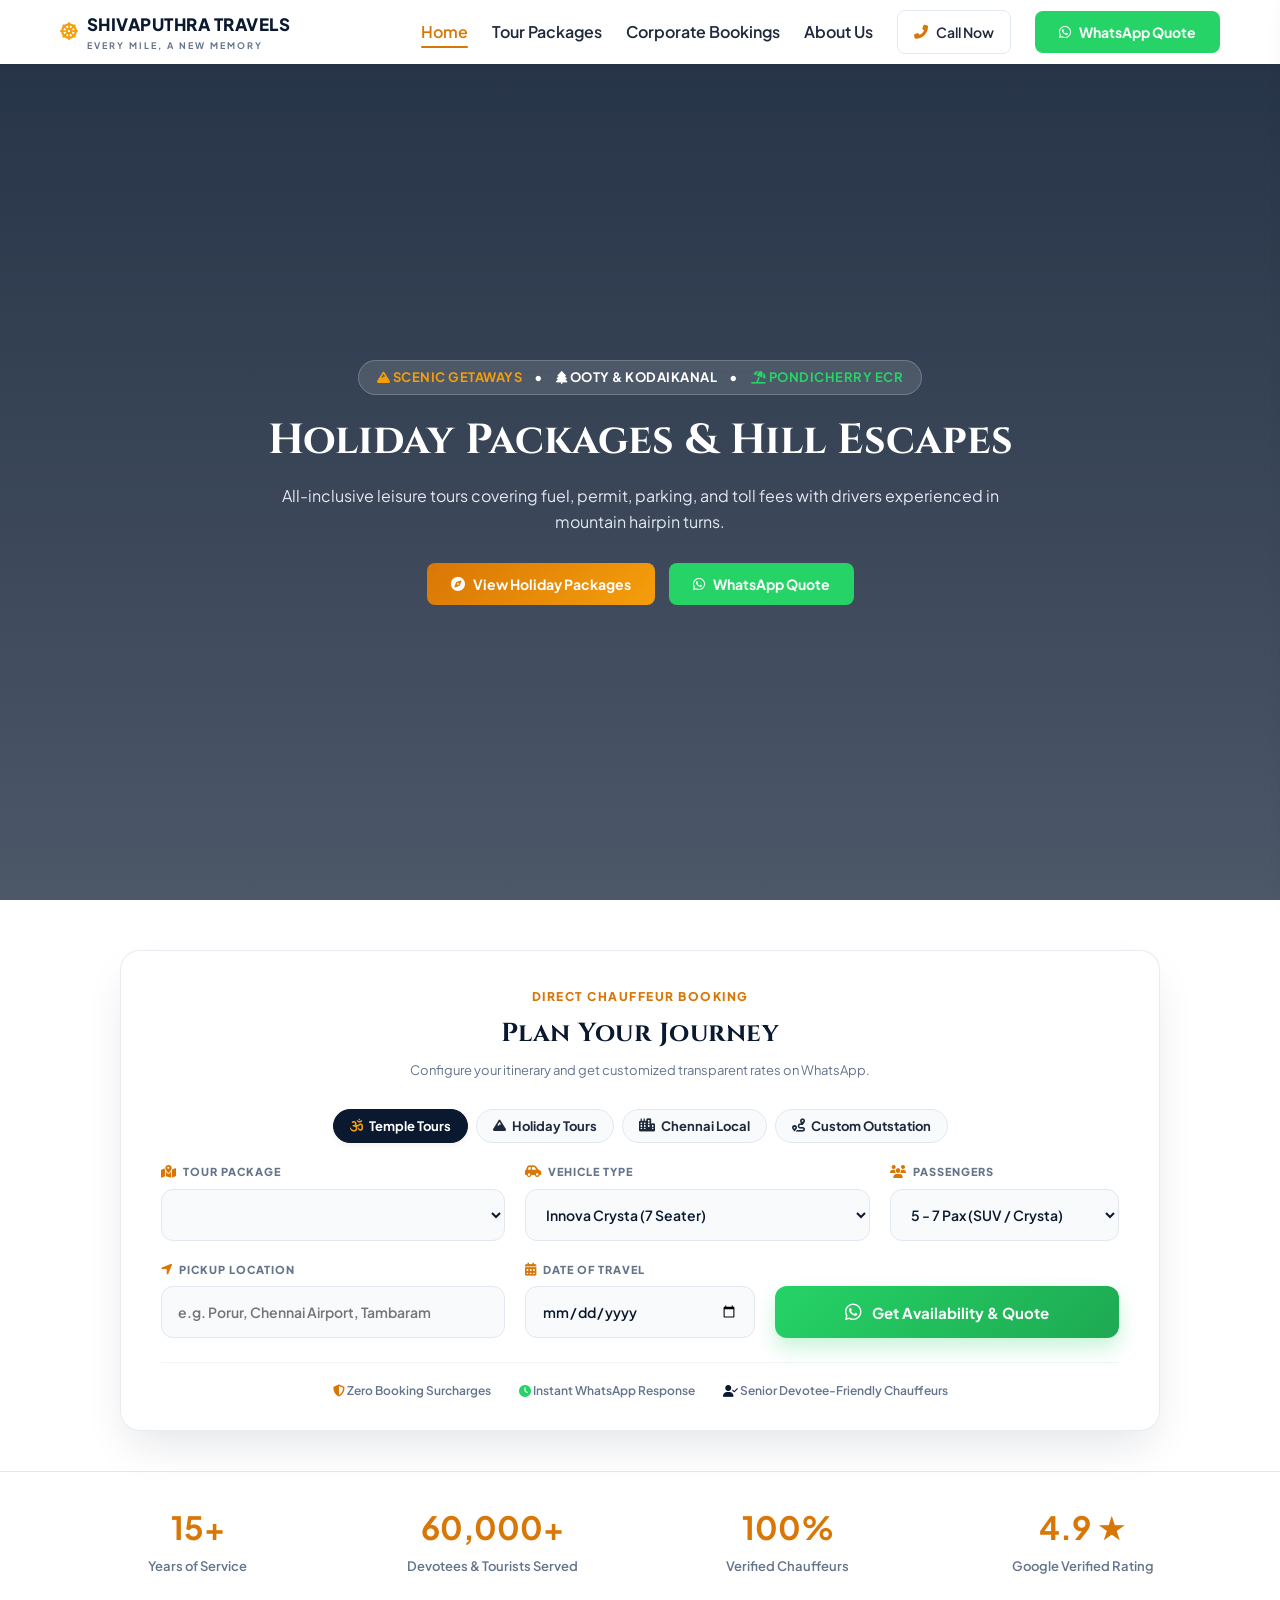
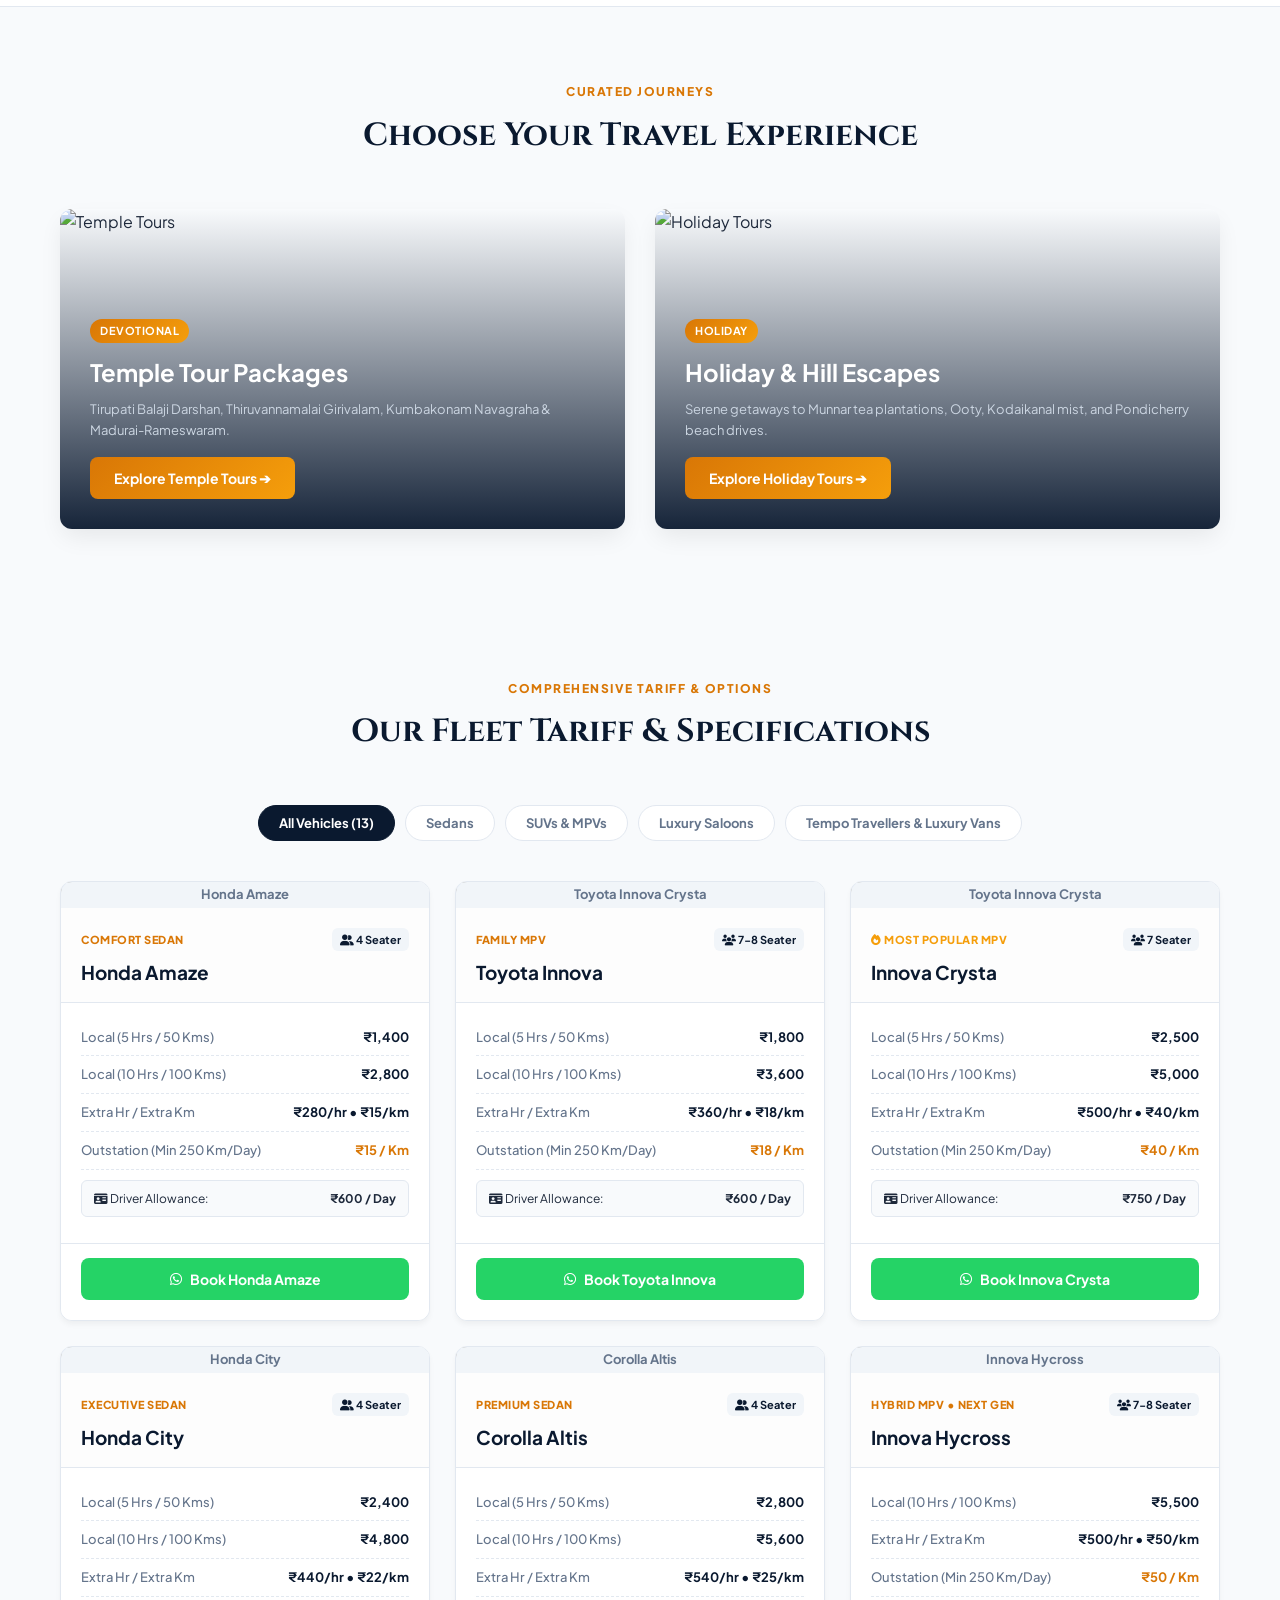
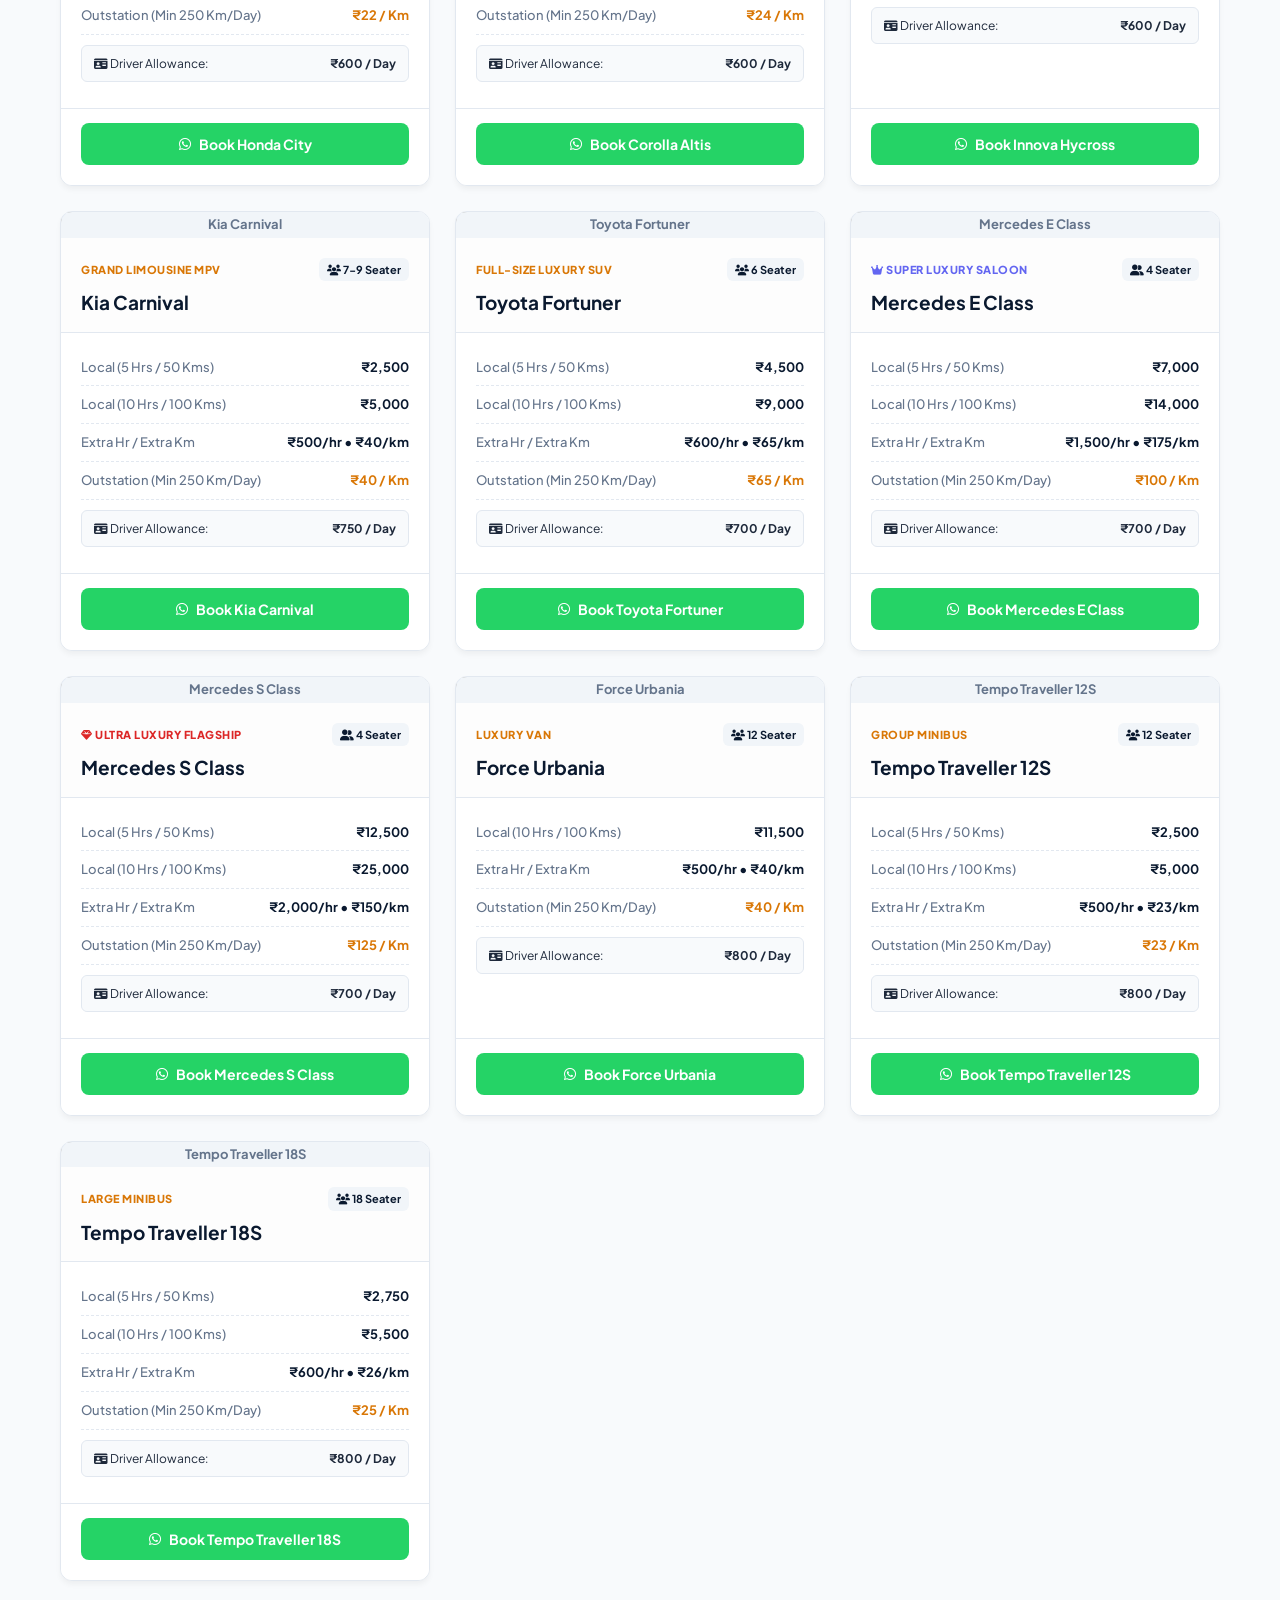
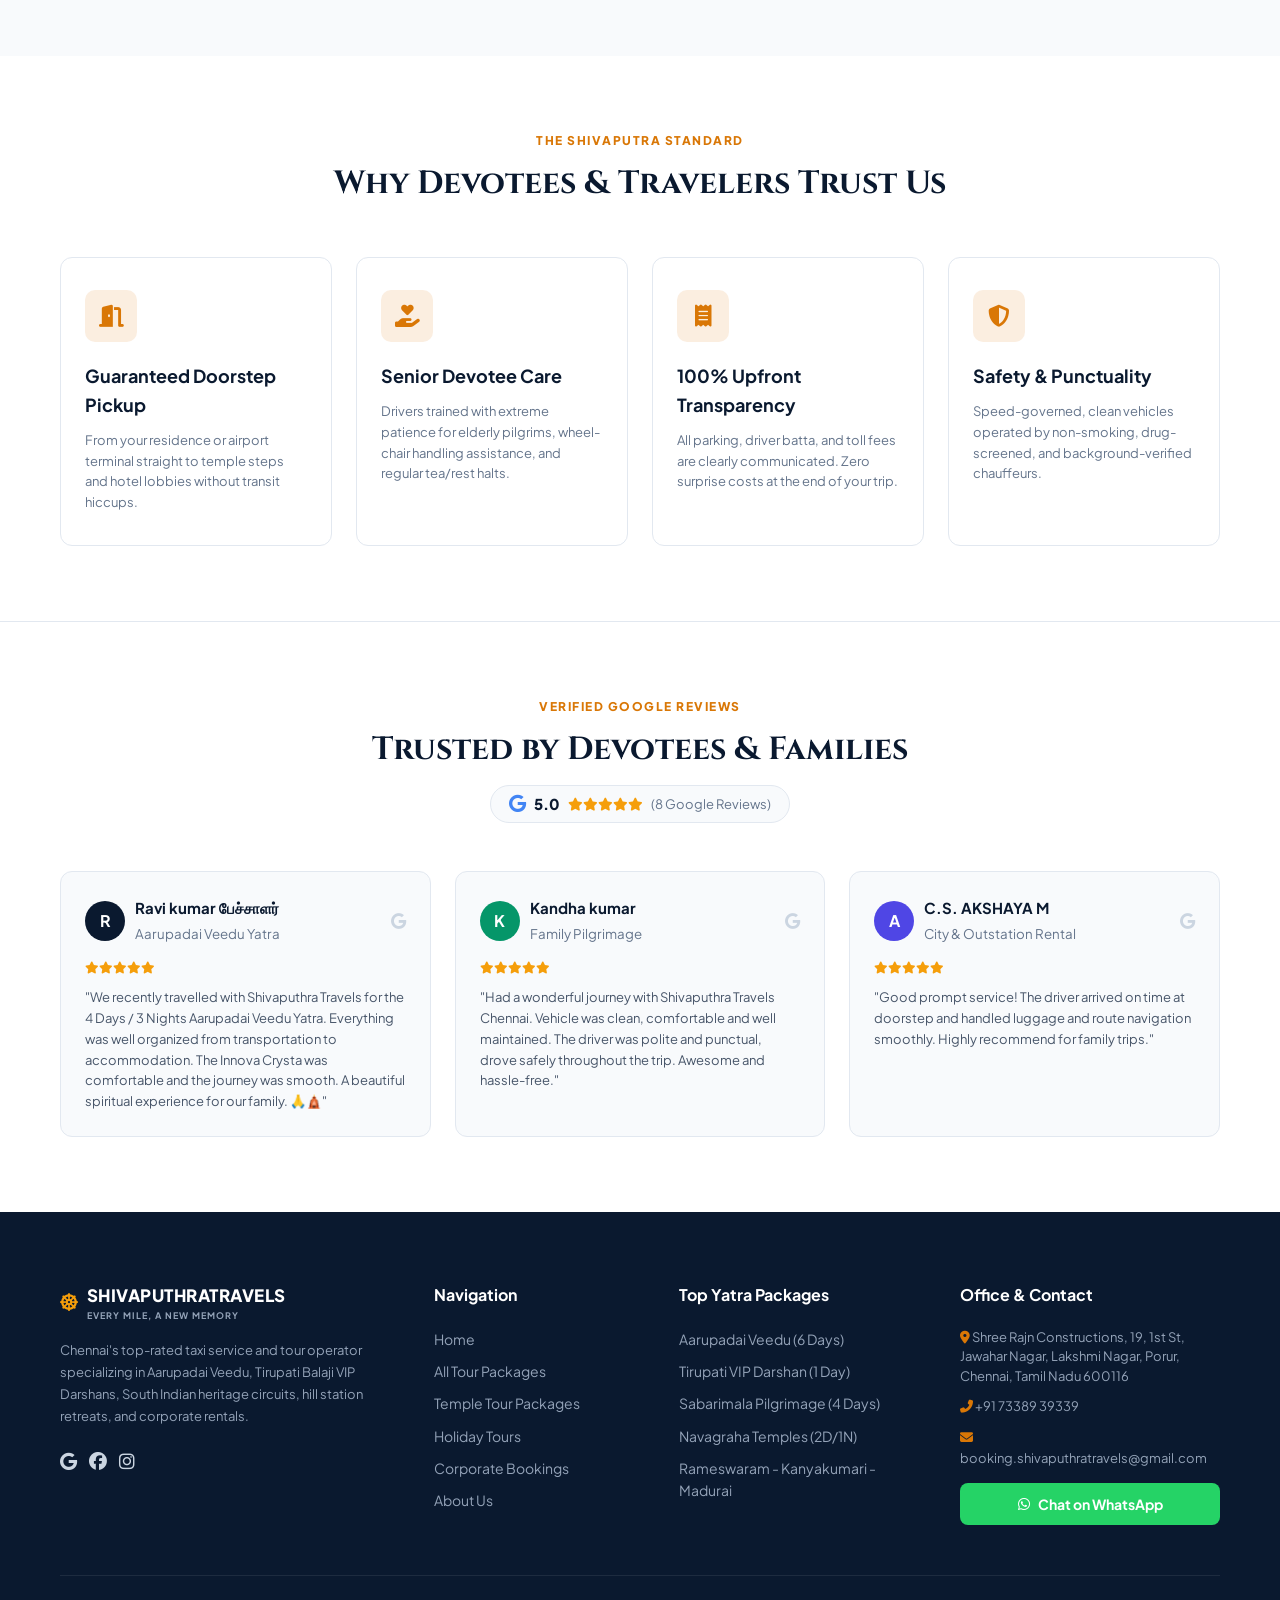
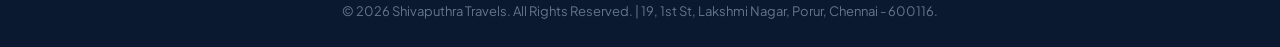
==== Shivaputra.html @ 870f28bf "Initial commit for Shivaputhra Travels website" ====
<!DOCTYPE html>
<html lang="en">
<head>
  <meta charset="UTF-8" />
  <meta name="viewport" content="width=device-width, initial-scale=1.0" />
  <title>Shivaputra Travels | Divine Pilgrimages & Premium Tours</title>
  
  <link rel="stylesheet" href="https://cdnjs.cloudflare.com/ajax/libs/font-awesome/6.5.1/css/all.min.css" />
  <link rel="preconnect" href="https://fonts.googleapis.com">
  <link rel="preconnect" href="https://fonts.gstatic.com" crossorigin>
  <link href="https://fonts.googleapis.com/css2?family=Plus+Jakarta+Sans:wght@400;500;600;700;800&family=Cinzel:wght@600;700;800&display=swap" rel="stylesheet">

  <style>
  :root {
    --primary: #0a192f;
    --primary-light: #172a45;
    --accent: #d97706;
    --accent-gold: #f59e0b;
    --accent-hover: #b45309;
    --whatsapp: #25d366;
    --whatsapp-dark: #1ea952;
    --text-dark: #1e293b;
    --text-muted: #64748b;
    --bg-light: #f8fafc;
    --white: #ffffff;
    --border: #e2e8f0;
    --radius: 12px;
    --shadow-sm: 0 4px 6px -1px rgba(0, 0, 0, 0.05);
    --shadow-md: 0 10px 25px -3px rgba(0, 0, 0, 0.08);
    --shadow-lg: 0 20px 30px -5px rgba(0, 0, 0, 0.12);
    --transition: all 0.25s ease-in-out;
  }

  * {
    box-sizing: border-box;
    margin: 0;
    padding: 0;
    font-family: 'Plus Jakarta Sans', sans-serif;
  }

  body {
    background-color: var(--bg-light);
    color: var(--text-dark);
    line-height: 1.6;
    overflow-x: hidden;
  }

  h1, h2, h3, h4 {
    color: var(--primary);
    font-weight: 700;
  }

  .brand-font {
    font-family: 'Cinzel', serif;
  }

  a {
    text-decoration: none;
    color: inherit;
  }

  .container {
    max-width: 1200px;
    margin: 0 auto;
    padding: 0 20px;
  }

  .badge-gold {
    background: linear-gradient(135deg, var(--accent), var(--accent-gold));
    color: #fff;
    font-size: 11px;
    padding: 3px 10px;
    border-radius: 20px;
    font-weight: 700;
    text-transform: uppercase;
    letter-spacing: 0.5px;
  }

  /* Navigation Bar */
  header {
    background: var(--white);
    position: sticky;
    top: 0;
    z-index: 1000;
    box-shadow: var(--shadow-sm);
  }
  .nav-container {
    display: flex;
    justify-content: space-between;
    align-items: center;
    padding: 10px 20px;
  }

  .logo {
    display: flex;
    align-items: center;
    gap: 8px;
    font-size: 17px;
    font-weight: 800;
    color: var(--primary);
    letter-spacing: 0.5px;
  }

  .logo-icon {
    font-size: 18px;
    color: var(--accent-gold);
  }

  .logo small {
    display: block;
    font-size: 8px;
    color: var(--text-muted);
    font-weight: 700;
    letter-spacing: 1px;
  }
  
  .nav-links {
    display: flex;
    gap: 24px;
    list-style: none;
    align-items: center;
  }
  .nav-links a {
    font-weight: 600;
    color: var(--text-dark);
    cursor: pointer;
    position: relative;
    padding: 6px 0;
    transition: var(--transition);
  }
  .nav-links a:hover,
  .nav-links a.active {
    color: var(--accent);
  }
  .nav-links a.active::after {
    content: '';
    position: absolute;
    bottom: 0;
    left: 0;
    width: 100%;
    height: 2.5px;
    background: var(--accent);
    border-radius: 2px;
  }

  /* Buttons */
  .btn {
    display: inline-flex;
    align-items: center;
    justify-content: center;
    gap: 8px;
    padding: 12px 24px;
    border-radius: 8px;
    font-size: 14px;
    font-weight: 700;
    cursor: pointer;
    transition: var(--transition);
    border: none;
  }
  .btn-accent {
    background: linear-gradient(135deg, var(--accent), var(--accent-gold));
    color: #fff;
  }
  .btn-accent:hover {
    background: var(--accent-hover);
    transform: translateY(-1px);
  }
  .btn-whatsapp {
    background: var(--whatsapp);
    color: #fff;
  }
  .btn-whatsapp:hover {
    background: var(--whatsapp-dark);
    transform: translateY(-1px);
  }
  .btn-outline {
    border: 1px solid var(--border);
    background: transparent;
    color: var(--primary);
  }
  .btn-outline:hover {
    background: var(--bg-light);
  }

  /* Controlled Full-Viewport Desktop Hero (Header + Hero = Exact 100vh) */
  .hero-slider-wrapper {
    position: relative;
    width: 100%;
    /* 64px is standard desktop header height; this fills 100% of the screen seamlessly */
    height: calc(100vh - 64px);
    min-height: calc(100vh - 64px);
    max-height: calc(100vh - 64px);
    display: flex;
    align-items: center;
    justify-content: center;
    overflow: hidden;
    color: #ffffff;
  }
  .hero-slide {
    position: absolute;
    inset: 0;
    background-size: cover;
    background-position: center;
    opacity: 0;
    transition: opacity 0.6s ease-in-out;
    z-index: 1;
  }

  .hero-slide.active-slide {
    opacity: 1;
  }

  .hero-overlay {
    position: absolute;
    inset: 0;
    background: linear-gradient(180deg, rgba(10, 25, 47, 0.88) 0%, rgba(10, 25, 47, 0.72) 100%);
    z-index: 2;
  }

  .hero-inner-content {
    position: relative;
    z-index: 3;
    text-align: center;
    max-width: 900px;
    padding: 0 20px;
    margin: 0 auto;
  }

  .trust-tag-strip {
    display: inline-flex;
    align-items: center;
    gap: 12px;
    background: rgba(255, 255, 255, 0.12);
    backdrop-filter: blur(8px);
    padding: 6px 18px;
    border-radius: 30px;
    border: 1px solid rgba(255, 255, 255, 0.2);
    margin-bottom: 20px;
    font-size: 13px;
    font-weight: 700;
    letter-spacing: 0.5px;
  }

  /* Clean Standalone Booking Section */
  .booking-section {
    position: relative;
    z-index: 20;
    margin-top: 0;
    padding: 50px 16px 40px;
    background: #ffffff;
    border-bottom: 1px solid var(--border);
  }
  .booking-card {
    max-width: 1040px;
    margin: 0 auto;
    background: #ffffff;
    border-radius: 20px;
    border: 1px solid rgba(226, 232, 240, 0.8);
    box-shadow: 0 20px 45px -10px rgba(10, 25, 47, 0.12);
    padding: 36px 40px 30px;
    backdrop-filter: blur(10px);
  }

  .booking-header {
    text-align: center;
    margin-bottom: 28px;
  }

  .booking-header h3 {
    font-size: 26px;
    letter-spacing: 0.5px;
    margin-top: 4px;
  }

  .booking-grid {
    display: grid;
    grid-template-columns: 1.5fr 1.5fr 1fr;
    gap: 20px;
    margin-bottom: 20px;
  }

  .booking-bottom-grid {
    display: grid;
    grid-template-columns: 1.5fr 1fr 1.5fr;
    gap: 20px;
    align-items: flex-end;
  }

  .field-box {
    display: flex;
    flex-direction: column;
  }

  .field-label {
    font-size: 11px;
    font-weight: 800;
    text-transform: uppercase;
    letter-spacing: 1px;
    color: var(--text-muted);
    margin-bottom: 8px;
    display: flex;
    align-items: center;
    gap: 6px;
  }

  .field-label i {
    color: var(--accent);
    font-size: 13px;
  }

  .field-input {
    width: 100%;
    height: 52px;
    padding: 0 16px;
    border-radius: 12px;
    border: 1.5px solid #e2e8f0;
    background: #f8fafc;
    font-size: 14px;
    font-weight: 600;
    color: var(--primary);
    outline: none;
    transition: var(--transition);
    box-sizing: border-box;
  }

  .field-input:focus {
    background: #ffffff;
    border-color: var(--accent);
    box-shadow: 0 0 0 4px rgba(217, 119, 6, 0.12);
  }

  .btn-booking {
    width: 100%;
    height: 52px;
    background: linear-gradient(135deg, #25d366, #1ea952);
    color: #ffffff;
    font-size: 15px;
    font-weight: 700;
    border-radius: 12px;
    border: none;
    display: flex;
    align-items: center;
    justify-content: center;
    gap: 10px;
    cursor: pointer;
    box-shadow: 0 10px 20px rgba(37, 211, 102, 0.25);
    transition: var(--transition);
  }

  .btn-booking:hover {
    transform: translateY(-2px);
    box-shadow: 0 14px 24px rgba(37, 211, 102, 0.35);
  }

  .booking-trust-strip {
    display: flex;
    justify-content: center;
    gap: 28px;
    margin-top: 24px;
    padding-top: 18px;
    border-top: 1px solid #f1f5f9;
    font-size: 12px;
    color: var(--text-muted);
    font-weight: 600;
    flex-wrap: wrap;
  }

  /* Stats Grid */
  .stats-bar {
    background: var(--white);
    border-bottom: 1px solid var(--border);
    padding: 30px 0;
  }
  .stats-grid {
    display: grid;
    grid-template-columns: repeat(4, 1fr);
    text-align: center;
    gap: 20px;
  }
  .stat-item h3 {
    font-size: 32px;
    color: var(--accent);
    margin-bottom: 2px;
  }
  .stat-item p {
    font-size: 13px;
    color: var(--text-muted);
    font-weight: 600;
  }

  /* Section General */
  .section {
    padding: 75px 0;
  }
  .section-head {
    text-align: center;
    margin-bottom: 48px;
  }
  .section-head .sub {
    color: var(--accent);
    text-transform: uppercase;
    font-size: 12px;
    font-weight: 800;
    letter-spacing: 1.5px;
    margin-bottom: 8px;
    display: block;
  }
  .section-head h2 {
    font-size: 32px;
  }

  /* Fleet Scaffolding & Cards */
  .fleet-filter-bar {
    display: flex;
    justify-content: center;
    flex-wrap: wrap;
    gap: 10px;
    margin-bottom: 40px;
  }
  .fleet-tab-btn {
    padding: 9px 20px;
    background: #ffffff;
    border: 1px solid var(--border);
    border-radius: 30px;
    font-size: 13px;
    font-weight: 700;
    cursor: pointer;
    color: var(--text-muted);
    transition: var(--transition);
  }
  .fleet-tab-btn.active, .fleet-tab-btn:hover {
    background: var(--primary);
    color: #ffffff;
    border-color: var(--primary);
  }
  .fleet-grid-updated {
    display: grid;
    grid-template-columns: repeat(auto-fill, minmax(350px, 1fr));
    gap: 25px;
  }
  .vehicle-card {
    background: #ffffff;
    border-radius: var(--radius);
    border: 1px solid var(--border);
    box-shadow: var(--shadow-sm);
    overflow: hidden;
    display: flex;
    flex-direction: column;
    transition: var(--transition);
    position: relative;
  }
  .vehicle-card:hover {
    transform: translateY(-4px);
    box-shadow: var(--shadow-md);
    border-color: rgba(217, 119, 6, 0.4);
  }
  .vehicle-img-wrap img {
    max-width: 100%;
    max-height: 100%;
    object-fit: contain;
    transition: transform 0.3s ease;
    background: transparent;
  }

  .vehicle-img-wrap {
    position: relative;
    background: #f8fafc;
  }

  .vehicle-img-wrap img[alt]:after {
    content: attr(alt);
    display: flex;
    align-items: center;
    justify-content: center;
    position: absolute;
    inset: 0;
    background: #f1f5f9;
    font-size: 13px;
    font-weight: 700;
    color: var(--text-muted);
  }

  .vehicle-card:hover .vehicle-img-wrap img {
    transform: scale(1.05);
  }

  .vehicle-header {
    padding: 20px 20px 14px;
    border-bottom: 1px solid var(--border);
    background: #fdfdfd;
  }

  .vehicle-badge-row {
    display: flex;
    justify-content: space-between;
    align-items: center;
    margin-bottom: 6px;
  }
  .cat-pill {
    font-size: 11px;
    font-weight: 800;
    text-transform: uppercase;
    letter-spacing: 0.5px;
    color: var(--accent);
  }
  .seat-pill {
    font-size: 11px;
    background: #f1f5f9;
    color: var(--primary);
    font-weight: 700;
    padding: 3px 8px;
    border-radius: 6px;
  }
  .vehicle-title {
    font-size: 19px;
    color: var(--primary);
    margin: 0;
  }
  .tariff-table-wrap {
    padding: 16px 20px;
    flex-grow: 1;
  }
  .tariff-row {
    display: flex;
    justify-content: space-between;
    align-items: center;
    padding: 8px 0;
    font-size: 13px;
    border-bottom: 1px dashed #e2e8f0;
  }
  .tariff-row:last-child {
    border-bottom: none;
  }
  .tariff-label {
    color: var(--text-muted);
    font-weight: 500;
  }
  .tariff-val {
    font-weight: 700;
    color: var(--primary);
  }
  .tariff-val.highlight {
    color: var(--accent);
  }
  .driver-batta-box {
    background: #f8fafc;
    border: 1px solid #e2e8f0;
    border-radius: 6px;
    padding: 8px 12px;
    font-size: 12px;
    margin: 10px 0;
    display: flex;
    justify-content: space-between;
    align-items: center;
  }
  .vehicle-card-footer {
    padding: 14px 20px 20px;
    border-top: 1px solid var(--border);
    background: #ffffff;
  }

  /* Why Us / Trust Cards */
  .why-grid {
    display: grid;
    grid-template-columns: repeat(auto-fit, minmax(250px, 1fr));
    gap: 24px;
  }
  .why-card {
    background: var(--white);
    padding: 32px 24px;
    border-radius: var(--radius);
    border: 1px solid var(--border);
  }
  .why-card .icon-box {
    width: 52px;
    height: 52px;
    background: rgba(217, 119, 6, 0.12);
    color: var(--accent);
    border-radius: 10px;
    display: flex;
    align-items: center;
    justify-content: center;
    font-size: 22px;
    margin-bottom: 20px;
  }
  .why-card h4 {
    margin-bottom: 10px;
    font-size: 18px;
  }
  .why-card p {
    font-size: 13px;
    color: var(--text-muted);
  }

  /* Packages Scaffolding */
  .filter-tabs {
    display: flex;
    justify-content: center;
    gap: 12px;
    margin-bottom: 40px;
  }
  .tab-btn {
    padding: 10px 24px;
    background: var(--white);
    border: 1px solid var(--border);
    border-radius: 30px;
    font-size: 14px;
    font-weight: 700;
    cursor: pointer;
    color: var(--text-muted);
    transition: var(--transition);
  }
  .tab-btn.active, .tab-btn:hover {
    background: var(--primary);
    color: #fff;
    border-color: var(--primary);
  }
  .packages-grid {
    display: grid;
    grid-template-columns: repeat(auto-fill, minmax(340px, 1fr));
    gap: 30px;
  }
  .pkg-card {
    background: var(--white);
    border-radius: var(--radius);
    overflow: hidden;
    box-shadow: var(--shadow-sm);
    border: 1px solid var(--border);
    transition: var(--transition);
    display: flex;
    flex-direction: column;
  }
  .pkg-card:hover {
    transform: translateY(-5px);
    box-shadow: var(--shadow-md);
  }
  .pkg-tag {
    background: rgba(10, 25, 47, 0.88);
    color: #fff;
    font-size: 11px;
    font-weight: 700;
    padding: 4px 10px;
    border-radius: 4px;
  }
  .pkg-body {
    padding: 24px;
    display: flex;
    flex-direction: column;
    flex-grow: 1;
  }
  .pkg-duration {
    font-size: 12px;
    color: var(--accent);
    font-weight: 700;
    margin-bottom: 6px;
  }
  .pkg-title {
    font-size: 20px;
    margin-bottom: 12px;
  }
  .pkg-features {
    list-style: none;
    font-size: 13px;
    color: var(--text-muted);
    margin-bottom: 22px;
    flex-grow: 1;
  }
  .pkg-features li {
    margin-bottom: 8px;
    display: flex;
    align-items: center;
    gap: 8px;
  }
  .pkg-features li i {
    color: var(--accent);
    font-size: 12px;
  }
  .pkg-footer {
    border-top: 1px solid var(--border);
    padding-top: 16px;
    display: flex;
    align-items: center;
    justify-content: space-between;
  }
  .pricing-note {
    font-size: 12px;
    font-weight: 800;
    color: var(--primary);
  }

  /* Corporate Banner & Layout */
  .corp-banner {
    background: linear-gradient(rgba(10,25,47,0.9), rgba(10,25,47,0.9)), url('https://images.unsplash.com/photo-1486406146926-c627a92ad1ab?auto=format&fit=crop&w=1500&q=80') center/cover;
    color: #fff;
    padding: 85px 0;
    text-align: center;
  }
  .corp-banner h1 {
    color: #fff;
    font-size: 40px;
    margin-bottom: 16px;
  }
  .corp-services-grid {
    display: grid;
    grid-template-columns: repeat(auto-fit, minmax(320px, 1fr));
    gap: 30px;
    margin-top: 45px;
  }
  .form-group {
    margin-bottom: 15px;
  }
  .form-group label {
    display: block;
    font-size: 11px;
    font-weight: 800;
    color: var(--text-muted);
    text-transform: uppercase;
    letter-spacing: 0.5px;
    margin-bottom: 6px;
  }
  .form-control {
    width: 100%;
    padding: 12px 14px;
    border: 1px solid var(--border);
    border-radius: 8px;
    font-size: 14px;
    outline: none;
    transition: var(--transition);
    background: #fff;
  }
  .form-control:focus {
    border-color: var(--accent);
    box-shadow: 0 0 0 3px rgba(217, 119, 6, 0.15);
  }

  /* About Us Layout */
  .about-story {
    display: grid;
    grid-template-columns: 1.1fr 0.9fr;
    gap: 50px;
    align-items: center;
  }
  .about-story img {
    width: 100%;
    border-radius: var(--radius);
    box-shadow: var(--shadow-md);
  }

  /* Footer Layout */
  footer {
    background: var(--primary);
    color: #cbd5e1;
    padding: 70px 0 25px;
    font-size: 14px;
  }
  .footer-grid {
    display: grid;
    grid-template-columns: 1.8fr 1.1fr 1.3fr 1.4fr;
    gap: 40px;
    margin-bottom: 50px;
  }
  .footer-col h4 {
    color: #fff;
    font-size: 16px;
    margin-bottom: 20px;
  }
  .footer-links {
    list-style: none;
  }
  .footer-links li {
    margin-bottom: 10px;
  }
  .footer-links a {
    color: #94a3b8;
    transition: var(--transition);
  }
  .footer-links a:hover {
    color: var(--accent);
    padding-left: 5px;
  }
  .copyright-bar {
    border-top: 1px solid rgba(255,255,255,0.08);
    padding-top: 25px;
    text-align: center;
    font-size: 13px;
    color: #64748b;
  }

  /* Floating Bar */
  .floating-bar {
    position: fixed;
    bottom: 0;
    left: 0;
    right: 0;
    background: var(--white);
    display: none;
    z-index: 1001;
    box-shadow: 0 -4px 12px rgba(0,0,0,0.12);
    padding: 10px 15px;
  }
  .floating-bar-inner {
    display: flex;
    gap: 10px;
  }
  .floating-bar .btn {
    flex: 1;
    padding: 12px;
    font-size: 14px;
  }

  /* SPA Visibility Toggles */
  .page {
    display: none;
  }
  .page.active-page {
    display: block;
    animation: fadeIn 0.3s ease-in;
  }

  @keyframes fadeIn {
    from { opacity: 0; transform: translateY(6px); }
    to { opacity: 1; transform: translateY(0); }
  }

  /* Medium Tablet Scaffolding (max-width: 991px) */
  @media (max-width: 991px) {
    .about-story {
      grid-template-columns: 1fr;
    }
    .stats-grid {
      grid-template-columns: repeat(2, 1fr);
    }
    .footer-grid {
      grid-template-columns: 1fr 1fr;
    }
    .nav-links {
      display: none;
    }
    .floating-bar {
      display: block;
    }
    body {
      padding-bottom: 65px;
    }
  }

  /* Small Tablet / Large Mobile Scaffolding (max-width: 860px) */
  @media (max-width: 860px) {
    .booking-section {
      margin-top: 0;
      padding: 35px 12px 30px;
    }
    .booking-card {
      padding: 24px 18px;
      border-radius: 16px;
    }
    .booking-grid,
    .booking-bottom-grid {
      grid-template-columns: 1fr;
      gap: 16px;
      margin-bottom: 16px;
    }
    .booking-header h3 {
      font-size: 20px;
    }
  }

  /* Strict Mobile Viewport Optimization (max-width: 768px) */
  @media (max-width: 768px) {
  .mobile-menu-btn {
    display: block;
  }

  /* 1. Full-Screen Cinematic Hero on Mobile */
  .hero-slider-wrapper {
    min-height: calc(100svh - 58px) !important; /* Fills the exact mobile screen height */
    height: calc(100svh - 58px) !important;
    display: flex !important;
    align-items: center !important;
    justify-content: center !important;
  }

  .hero-inner-content {
    padding: 20px 16px !important;
    max-width: 100% !important;
  }

  .trust-tag-strip {
    font-size: 11px !important;
    padding: 6px 14px !important;
    gap: 8px !important;
    margin-bottom: 16px !important;
  }

  .hero-inner-content h1 {
    font-size: 42px;
    line-height: 1.25;
    margin-bottom: 14px;
    color: #ffffff;
  }

  .hero-inner-content p {
    font-size: 16px;
    line-height: 1.6;
    color: #e2e8f0;
    max-width: 760px;
    margin: 0 auto 26px;
  }

  .hero-inner-content .btn {
    width: 100% !important; /* Full-width mobile buttons for easy thumb taps */
    max-width: 320px !important;
    padding: 12px 16px !important;
    font-size: 14px !important;
  }

  /* 2. Standalone Booking Section Directly Below (100% visible on first scroll) */
  .booking-section {
    padding: 40px 14px 45px !important;
    background: #ffffff !important;
    border-top: 1px solid var(--border) !important;
  }

  .booking-card {
    padding: 26px 18px !important;
    border-radius: 16px !important;
    box-shadow: var(--shadow-md) !important;
  }

  .booking-header h3 {
    font-size: 22px !important;
    margin-bottom: 6px !important;
  }

  .booking-grid,
  .booking-bottom-grid {
    grid-template-columns: 1fr !important;
    gap: 14px !important;
  }

  .field-input {
    height: 48px !important;
    font-size: 14px !important;
  }

  .btn-booking {
    height: 50px !important;
    font-size: 15px !important;
    margin-top: 6px !important;
  }

  /* Clear space above fixed bottom bar */
  body {
    padding-bottom: 85px !important;
  }
}

  /* Ultra Small Phones (max-width: 576px) */
  @media (max-width: 576px) {
    .stats-grid, .footer-grid {
      grid-template-columns: 1fr;
    }
    .fleet-grid-updated {
      grid-template-columns: 1fr;
    }
  }

  /* Smooth Text Transition for Hero Content */
.hero-text-block {
  display: none;
  animation: heroTextFade 0.5s ease-in-out;
}

.hero-text-block.active-text {
  display: block;
}

@keyframes heroTextFade {
  from { opacity: 0; transform: translateY(6px); }
  to { opacity: 1; transform: translateY(0); }
}

/* ================================================= */
/* MOBILE HAMBURGER & SIDEBAR DRAWER                 */
/* ================================================= */
.mobile-menu-btn {
  display: none;
  background: transparent;
  border: none;
  font-size: 22px;
  color: var(--primary);
  cursor: pointer;
  padding: 6px;
}

.side-drawer-overlay {
  position: fixed;
  inset: 0;
  background: rgba(10, 25, 47, 0.6);
  backdrop-filter: blur(4px);
  z-index: 1099;
  opacity: 0;
  pointer-events: none;
  transition: opacity 0.3s ease;
}

.side-drawer-overlay.active {
  opacity: 1;
  pointer-events: auto;
}

.side-drawer {
  position: fixed;
  top: 0;
  right: -300px;
  width: 280px;
  height: 100%;
  background: #ffffff;
  z-index: 1100;
  box-shadow: -5px 0 25px rgba(0, 0, 0, 0.15);
  display: flex;
  flex-direction: column;
  transition: right 0.3s cubic-bezier(0.4, 0, 0.2, 1);
  padding: 24px 20px;
}

.side-drawer.active {
  right: 0;
}

.drawer-header {
  display: flex;
  justify-content: space-between;
  align-items: center;
  border-bottom: 1px solid var(--border);
  padding-bottom: 16px;
  margin-bottom: 20px;
}

.drawer-close-btn {
  background: #f1f5f9;
  border: none;
  width: 34px;
  height: 34px;
  border-radius: 50%;
  font-size: 16px;
  cursor: pointer;
  color: var(--text-dark);
}

.drawer-links {
  list-style: none;
  display: flex;
  flex-direction: column;
  gap: 16px;
}

.drawer-links a {
  font-size: 15px;
  font-weight: 700;
  color: var(--text-dark);
  display: flex;
  align-items: center;
  gap: 12px;
  padding: 10px 12px;
  border-radius: 8px;
  transition: var(--transition);
}

.drawer-links a:hover,
.drawer-links a.active {
  background: #f8fafc;
  color: var(--accent);
}

/* ================================================= */
/* PROPORTIONAL MOBILE HERO (BALANCED, NOT CONGESTED)*/
/* ================================================= */
@media (max-width: 768px) {
  .mobile-menu-btn {
    display: block;
  }

  /* Spacious, well-proportioned Hero */
  /* Mobile stays full screen, desktop stays 480px */
  @media (max-width: 768px) {
    .hero-slider-wrapper {
      height: calc(100svh - 58px) !important;
      min-height: calc(100svh - 58px) !important;
      max-height: calc(100svh - 58px) !important;
    }
  }
  .hero-inner-content {
    padding: 38px 18px 40px !important;
  }
  .trust-tag-strip {
    font-size: 11px !important;
    padding: 5px 14px !important;
    gap: 8px !important;
    margin-bottom: 14px !important;
  }
  .hero-inner-content h1 {
    font-size: 24px !important;
    line-height: 1.35 !important;
    margin-bottom: 12px !important;
  }
  .hero-inner-content p {
    font-size: 13px !important;
    line-height: 1.55 !important;
    margin-bottom: 20px !important;
    display: block !important; /* Removes harsh line truncation */
  }
  .hero-inner-content .btn {
    padding: 11px 18px !important;
    font-size: 13px !important;
  }

  /* Booking engine breathing room */
  .booking-section {
    padding: 30px 14px 40px !important;
  }
  .booking-card {
    padding: 24px 18px !important;
  }

  body {
    padding-bottom: 80px !important;
  }
}

/* Plan Your Journey Category Selector Pills */
.booking-category-pills {
  display: flex;
  flex-wrap: wrap;
  gap: 8px;
  margin-bottom: 20px;
  justify-content: center;
}

.book-cat-btn {
  padding: 8px 16px;
  border-radius: 20px;
  border: 1px solid var(--border);
  background: #f8fafc;
  color: var(--text-dark);
  font-size: 13px;
  font-weight: 700;
  cursor: pointer;
  display: inline-flex;
  align-items: center;
  gap: 6px;
  transition: var(--transition);
}

.book-cat-btn:hover {
  background: #f1f5f9;
  border-color: #cbd5e1;
}

.book-cat-btn.active {
  background: var(--primary);
  color: #ffffff;
  border-color: var(--primary);
  box-shadow: var(--shadow-sm);
}

.book-cat-btn.active i {
  color: var(--accent-gold);
}

@media (max-width: 768px) {
  .booking-category-pills {
    gap: 6px;
    margin-bottom: 16px;
  }
  .book-cat-btn {
    font-size: 11px;
    padding: 6px 12px;
  }
}
</style>

</head>


<body>


  <header>
    <div class="container nav-container">
      <div class="logo brand-font" onclick="showPage('home')" style="cursor: pointer;">
        <i class="fas fa-dharmachakra logo-icon"></i>
        <div>SHIVAPUTHRA <span>TRAVELS</span><small style="display:block; font-size: 9px; color:var(--text-muted); font-weight:700; letter-spacing:2px; font-family:'Plus Jakarta Sans';">EVERY MILE, A NEW MEMORY</small></div>
      </div>
      
      <!-- Desktop Links -->
      <ul class="nav-links">
        <li><a onclick="showPage('home')" id="nav-home" class="active">Home</a></li>
        <li><a onclick="showPage('packages')" id="nav-packages">Tour Packages</a></li>
        <li><a onclick="showPage('corporate')" id="nav-corporate">Corporate Bookings</a></li>
        <li><a onclick="showPage('about')" id="nav-about">About Us</a></li>
        <li>
          <a href="tel:07338939339" class="btn btn-outline" style="padding: 10px 16px;">
            <i class="fas fa-phone-alt" style="color: var(--accent);"></i> Call Now
          </a>
        </li>
        <li>
          <button class="btn btn-whatsapp" onclick="openDirectWhatsApp('Tour Booking Inquiry')">
            <i class="fab fa-whatsapp"></i> WhatsApp Quote
          </button>
        </li>
      </ul>

      <!-- Mobile Hamburger Button -->
      <button class="mobile-menu-btn" onclick="toggleMobileMenu(true)" aria-label="Open Navigation Menu">
        <i class="fas fa-bars"></i>
      </button>
    </div>
  </header>

  <!-- Mobile Side Drawer & Backdrop Overlay -->
  <div class="side-drawer-overlay" id="drawer-overlay" onclick="toggleMobileMenu(false)"></div>
  <aside class="side-drawer" id="side-drawer">
    <div class="drawer-header">
      <div class="logo brand-font" style="font-size: 15px;">
        <i class="fas fa-dharmachakra logo-icon"></i>
        <span>SHIVAPUTHRA</span>
      </div>
      <button class="drawer-close-btn" onclick="toggleMobileMenu(false)">
        <i class="fas fa-times"></i>
      </button>
    </div>

    <ul class="drawer-links">
      <li><a onclick="handleDrawerNav('home')"><i class="fas fa-home" style="color: var(--accent);"></i> Home</a></li>
      <li><a onclick="handleDrawerNav('packages')"><i class="fas fa-map-marked-alt" style="color: var(--accent);"></i> Tour Packages</a></li>
      <li><a onclick="handleDrawerNav('corporate')"><i class="fas fa-briefcase" style="color: var(--accent);"></i> Corporate Bookings</a></li>
      <li><a onclick="handleDrawerNav('about')"><i class="fas fa-info-circle" style="color: var(--accent);"></i> About Us</a></li>
    </ul>

    <div style="margin-top: auto; display: flex; flex-direction: column; gap: 10px;">
      <a href="tel:07338939339" class="btn btn-outline" style="width: 100%;">
        <i class="fas fa-phone-alt" style="color: var(--accent);"></i> Call +91 73389 39339
      </a>
      <button class="btn btn-whatsapp" style="width: 100%;" onclick="openDirectWhatsApp('Side Drawer Quick Inquiry')">
        <i class="fab fa-whatsapp"></i> WhatsApp Chat
      </button>
    </div>
  </aside>

  <div id="page-home" class="page active-page">

    <div class="hero-slider-wrapper">

      <!-- 4 Synced Background Images -->
      <!-- 1. Temple Tour: South Indian Temple Gopuram -->
      <div class="hero-slide active-slide" style="background-image: url('https://images.unsplash.com/photo-1582510003544-4d00b7f74220?auto=format&fit=crop&w=1600&q=80');"></div>      
      <!-- 2. Holiday Package: Munnar / Western Ghats Hills -->
      <div class="hero-slide" style="background-image: url('https://images.unsplash.com/photo-1593692716621-1e228b0a9224?fm=jpg&q=60&w=3000&auto=format&fit=crop&ixlib=rb-4.1.0&ixid=M3wxMjA3fDB8MHxzZWFyY2h8M3x8a29kYWlrYW5hbHxlbnwwfHwwfHx8MA%3D%3D');"></div>      
      <!-- 3. Corporate Bookings: Executive Business District -->
      <div class="hero-slide" style="background-image: url('https://images.unsplash.com/photo-1486406146926-c627a92ad1ab?auto=format&fit=crop&w=1600&q=80');"></div>      
      <!-- 4. Local Chennai City: Chennai City Landmark -->
      <div class="hero-slide" style="background-image: url('https://img.magnific.com/premium-photo/1014206101_957982-1029.jpg?semt=ais_hybrid&w=740&q=80');"></div>

      <div class="hero-overlay"></div>

      <div class="hero-inner-content">
        
        <div class="hero-text-block active-text">
          <div class="trust-tag-strip">
            <span style="color: var(--accent-gold);"><i class="fas fa-om"></i> DEVOTIONAL PILGRIMAGES</span>
            <span>•</span>
            <span><i class="fas fa-ticket-alt"></i> TIRUPATI VIP DARSHAN</span>
            <span>•</span>
            <span style="color: var(--whatsapp);"><i class="fas fa-pray"></i> AARUPADAI VEEDU</span>
          </div>
          <h1 class="brand-font" style="font-size: 42px; line-height: 1.25; margin-bottom: 16px; color: #ffffff;">
            Temple Tour Packages
          </h1>
          <p style="font-size: 16px; color: #e2e8f0; max-width: 760px; margin: 0 auto 28px; line-height: 1.6;">
            Peaceful family pilgrimages to Tirupati, Navagraha, Thiruvannamalai, and Sabarimala with senior-citizen assistance and experienced chauffeurs.
          </p>
          <div style="display: flex; gap: 14px; justify-content: center; flex-wrap: wrap;">
            <button class="btn btn-accent" onclick="switchTourTab('temple')">
              <i class="fas fa-gopuram"></i> View Temple Packages
            </button>
            <button class="btn btn-whatsapp" onclick="openDirectWhatsApp('Temple Tour Packages Enquiry')">
              <i class="fab fa-whatsapp"></i> WhatsApp Quote
            </button>
          </div>
        </div>

        <div class="hero-text-block">
          <div class="trust-tag-strip">
            <span style="color: var(--accent-gold);"><i class="fas fa-mountain"></i> SCENIC GETAWAYS</span>
            <span>•</span>
            <span><i class="fas fa-tree"></i> OOTY & KODAIKANAL</span>
            <span>•</span>
            <span style="color: var(--whatsapp);"><i class="fas fa-umbrella-beach"></i> PONDICHERRY ECR</span>
          </div>
          <h1 class="brand-font" style="font-size: 42px; line-height: 1.25; margin-bottom: 16px; color: #ffffff;">
            Holiday Packages & Hill Escapes
          </h1>
          <p style="font-size: 16px; color: #e2e8f0; max-width: 760px; margin: 0 auto 28px; line-height: 1.6;">
            All-inclusive leisure tours covering fuel, permit, parking, and toll fees with drivers experienced in mountain hairpin turns.
          </p>
          <div style="display: flex; gap: 14px; justify-content: center; flex-wrap: wrap;">
            <button class="btn btn-accent" onclick="switchTourTab('holiday')">
              <i class="fas fa-compass"></i> View Holiday Packages
            </button>
            <button class="btn btn-whatsapp" onclick="openDirectWhatsApp('Holiday Packages Enquiry')">
              <i class="fab fa-whatsapp"></i> WhatsApp Quote
            </button>
          </div>
        </div>

        <div class="hero-text-block">
          <div class="trust-tag-strip">
            <span style="color: var(--accent-gold);"><i class="fas fa-briefcase"></i> EXECUTIVE MOBILITY</span>
            <span>•</span>
            <span><i class="fas fa-plane-arrival"></i> AIRPORT TRANSFERS</span>
            <span>•</span>
            <span style="color: var(--whatsapp);"><i class="fas fa-receipt"></i> 100% GST COMPLIANT</span>
          </div>
          <h1 class="brand-font" style="font-size: 42px; line-height: 1.25; margin-bottom: 16px; color: #ffffff;">
            Corporate Fleet & Executive Bookings
          </h1>
          <p style="font-size: 16px; color: #e2e8f0; max-width: 760px; margin: 0 auto 28px; line-height: 1.6;">
            Premium chauffeured sedans, Innova Hycross, and luxury vans for VIP airport transfers, delegate visits, and centralized monthly billing.
          </p>
          <div style="display: flex; gap: 14px; justify-content: center; flex-wrap: wrap;">
            <button class="btn btn-accent" onclick="showPage('corporate')">
              <i class="fas fa-building"></i> Corporate Rate Deck
            </button>
            <button class="btn btn-whatsapp" onclick="openDirectWhatsApp('Corporate Booking Enquiry')">
              <i class="fab fa-whatsapp"></i> Contact Corporate Desk
            </button>
          </div>
        </div>

        <div class="hero-text-block">
          <div class="trust-tag-strip">
            <span style="color: var(--accent-gold);"><i class="fas fa-city"></i> WITHIN CHENNAI</span>
            <span>•</span>
            <span><i class="fas fa-clock"></i> 5 HRS & 10 HRS PACKAGES</span>
            <span>•</span>
            <span style="color: var(--whatsapp);"><i class="fas fa-home"></i> DOORSTEP PICKUP</span>
          </div>
          <h1 class="brand-font" style="font-size: 42px; line-height: 1.25; margin-bottom: 16px; color: #ffffff;">
            Local Chennai City Rental
          </h1>
          <p style="font-size: 16px; color: #e2e8f0; max-width: 760px; margin: 0 auto 28px; line-height: 1.6;">
            Hourly vehicle packages across Chennai for family functions, airport pickups, shopping, business meetings, and local sightseeing.
          </p>
          <div style="display: flex; gap: 14px; justify-content: center; flex-wrap: wrap;">
            <a href="#fleet-section" class="btn btn-accent">
              <i class="fas fa-car"></i> View City Fleet Tariff
            </a>
            <button class="btn btn-whatsapp" onclick="openDirectWhatsApp('Local Chennai City Rental Enquiry')">
              <i class="fab fa-whatsapp"></i> Book City Car
            </button>
          </div>
        </div>

      </div>
    </div>

    <section class="booking-section">
      <div class="booking-card">
        
        <div class="booking-header">
          <span class="sub" style="display: block; margin-bottom: 6px; color: var(--accent); font-weight:800; font-size:12px; letter-spacing:1.5px; text-transform:uppercase;">
            Direct Chauffeur Booking
          </span>
          <h3 class="brand-font" style="margin: 0 0 6px;">Plan Your Journey</h3>
          <p style="color: var(--text-muted); font-size: 13px; margin: 0;">Configure your itinerary and get customized transparent rates on WhatsApp.</p>
        </div>

        <!-- Category Selector Buttons -->
        <div class="booking-category-pills">
          <button type="button" class="book-cat-btn active" onclick="setBookingCategory('temple', this)">
            <i class="fas fa-om"></i> Temple Tours
          </button>
          <button type="button" class="book-cat-btn" onclick="setBookingCategory('holiday', this)">
            <i class="fas fa-mountain"></i> Holiday Tours
          </button>
          <button type="button" class="book-cat-btn" onclick="setBookingCategory('local', this)">
            <i class="fas fa-city"></i> Chennai Local
          </button>
          <button type="button" class="book-cat-btn" onclick="setBookingCategory('outstation', this)">
            <i class="fas fa-route"></i> Custom Outstation
          </button>
        </div>

        <!-- Row 1: Package, Vehicle, Passengers -->
        <div class="booking-grid">
          
          <div class="field-box">
            <label class="field-label">
              <i class="fas fa-map-marked-alt"></i> Tour Package
            </label>
            <select class="field-input" id="home-tour-type">
              <!-- Dynamically populated via JS based on selected category pill -->
            </select>
          </div>

          <div class="field-box">
            <label class="field-label">
              <i class="fas fa-car-side"></i> Vehicle Type
            </label>
            <select class="field-input" id="home-vehicle">
              <option value="Innova Crysta (7 Seater)" selected>Innova Crysta (7 Seater)</option>
              <option value="Swift Dzire / Etios (4 Seater)">Swift Dzire / Etios (4 Seater)</option>
              <option value="Honda City / Corolla Altis (4 Seater)">Honda City / Altis (Executive)</option>
              <option value="Innova Hycross (7-8 Seater)">Innova Hycross (Hybrid MPV)</option>
              <option value="Toyota Fortuner (6 Seater)">Toyota Fortuner (Full-Size SUV)</option>
              <option value="Force Urbania (12 Seater)">Force Urbania (Luxury Van 12S)</option>
              <option value="Tempo Traveller 12S (12 Seater)">Tempo Traveller 12S</option>
              <option value="Tempo Traveller 18S (18 Seater)">Tempo Traveller 18S</option>
              <option value="Luxury Mini Bus (21 - 32 Seater)">Luxury Mini Bus (21-32 Seater)</option>
            </select>
          </div>

          <div class="field-box">
            <label class="field-label">
              <i class="fas fa-users"></i> Passengers
            </label>
            <select class="field-input" id="home-pax">
              <option value="1 - 4 Passengers">1 - 4 Pax (Sedan)</option>
              <option value="5 - 7 Passengers" selected>5 - 7 Pax (SUV / Crysta)</option>
              <option value="8 - 12 Passengers">8 - 12 Pax (Urbania / 12S TT)</option>
              <option value="13 - 18 Passengers">13 - 18 Pax (18S TT)</option>
              <option value="19+ Passengers">19+ Pax (Mini Bus)</option>
            </select>
          </div>

        </div>

        <!-- Row 2: Location, Date, Submit Button -->
        <div class="booking-bottom-grid">
          
          <div class="field-box">
            <label class="field-label">
              <i class="fas fa-location-arrow"></i> Pickup Location
            </label>
            <input type="text" class="field-input" id="home-pickup" placeholder="e.g. Porur, Chennai Airport, Tambaram" />
          </div>

          <div class="field-box">
            <label class="field-label">
              <i class="fas fa-calendar-alt"></i> Date of Travel
            </label>
            <input type="date" class="field-input" id="home-date" />
          </div>

          <div class="field-box">
            <button class="btn-booking" onclick="submitHomeEnquiry()">
              <i class="fab fa-whatsapp" style="font-size: 19px;"></i>
              <span>Get Availability & Quote</span>
            </button>
          </div>

        </div>

        <div class="booking-trust-strip">
          <span><i class="fas fa-shield-alt" style="color: var(--accent);"></i> Zero Booking Surcharges</span>
          <span><i class="fas fa-clock" style="color: var(--whatsapp);"></i> Instant WhatsApp Response</span>
          <span><i class="fas fa-user-check" style="color: var(--primary);"></i> Senior Devotee-Friendly Chauffeurs</span>
        </div>

      </div>
    </section>

    <div class="stats-bar">
      <div class="container stats-grid">
        <div class="stat-item">
          <h3>15+</h3>
          <p>Years of Service</p>
        </div>
        <div class="stat-item">
          <h3>60,000+</h3>
          <p>Devotees & Tourists Served</p>
        </div>
        <div class="stat-item">
          <h3>100%</h3>
          <p>Verified Chauffeurs</p>
        </div>
        <div class="stat-item">
          <h3>4.9 ★</h3>
          <p>Google Verified Rating</p>
        </div>
      </div>
    </div>

    <section class="section">
      <div class="container">
        <div class="section-head">
          <span class="sub">Curated Journeys</span>
          <h2 class="brand-font">Choose Your Travel Experience</h2>
        </div>
        <div style="display: grid; grid-template-columns: repeat(auto-fit, minmax(320px, 1fr)); gap: 30px;">
          <div style="position: relative; border-radius: var(--radius); overflow: hidden; height: 320px; box-shadow: var(--shadow-md);">
            <img src="https://images.unsplash.com/photo-1609766857041-ed402ea8069a?auto=format&fit=crop&w=800&q=80" style="width: 100%; height: 100%; object-fit: cover;" alt="Temple Tours" />
            <div style="position: absolute; inset: 0; background: linear-gradient(to top, rgba(10,25,47,0.95), transparent); display: flex; flex-direction: column; justify-content: flex-end; padding: 30px; color: #fff;">
              <span class="badge-gold" style="width: fit-content; margin-bottom: 10px;">Devotional</span>
              <h3 style="color:#fff; font-size: 24px; margin-bottom: 8px;">Temple Tour Packages</h3>
              <p style="font-size: 13px; color: #cbd5e1; margin-bottom: 16px;">Tirupati Balaji Darshan, Thiruvannamalai Girivalam, Kumbakonam Navagraha & Madurai-Rameswaram.</p>
              <button class="btn btn-accent" style="width: fit-content;" onclick="switchTourTab('temple')">Explore Temple Tours ➔</button>
            </div>
          </div>

          <div style="position: relative; border-radius: var(--radius); overflow: hidden; height: 320px; box-shadow: var(--shadow-md);">
            <img src="https://images.unsplash.com/photo-1506461883276-594a12b11cf3?auto=format&fit=crop&w=800&q=80" style="width: 100%; height: 100%; object-fit: cover;" alt="Holiday Tours" />
            <div style="position: absolute; inset: 0; background: linear-gradient(to top, rgba(10,25,47,0.95), transparent); display: flex; flex-direction: column; justify-content: flex-end; padding: 30px; color: #fff;">
              <span class="badge-gold" style="width: fit-content; margin-bottom: 10px;">Holiday</span>
              <h3 style="color:#fff; font-size: 24px; margin-bottom: 8px;">Holiday & Hill Escapes</h3>
              <p style="font-size: 13px; color: #cbd5e1; margin-bottom: 16px;">Serene getaways to Munnar tea plantations, Ooty, Kodaikanal mist, and Pondicherry beach drives.</p>
              <button class="btn btn-accent" style="width: fit-content;" onclick="switchTourTab('holiday')">Explore Holiday Tours ➔</button>
            </div>
          </div>
        </div>
      </div>
    </section>

    <section class="section" id="fleet-section">
      <div class="container">
        <div class="section-head">
          <span class="sub">Comprehensive Tariff & Options</span>
          <h2 class="brand-font">Our Fleet Tariff & Specifications</h2>
        </div>

        <div class="fleet-filter-bar">
          <button class="fleet-tab-btn active" onclick="filterFleet('all', this)">All Vehicles (13)</button>
          <button class="fleet-tab-btn" onclick="filterFleet('sedan', this)">Sedans</button>
          <button class="fleet-tab-btn" onclick="filterFleet('suv', this)">SUVs & MPVs</button>
          <button class="fleet-tab-btn" onclick="filterFleet('luxury', this)">Luxury Saloons</button>
          <button class="fleet-tab-btn" onclick="filterFleet('tempo', this)">Tempo Travellers & Luxury Vans</button>
        </div>

        <div class="fleet-grid-updated">
          <div class="vehicle-card fleet-item fleet-sedan">
            <div class="vehicle-img-wrap">
              <img src="https://imgd.aeplcdn.com/664x374/n/cw/ec/45951/amaze-exterior-right-front-three-quarter-3.jpeg?q=80" alt="Honda Amaze" loading="lazy" />
            </div>
            <div class="vehicle-header">
              <div class="vehicle-badge-row">
                <span class="cat-pill">Comfort Sedan</span>
                <span class="seat-pill"><i class="fas fa-user-friends"></i> 4 Seater</span>
              </div>
              <h3 class="vehicle-title">Honda Amaze</h3>
            </div>
            <div class="tariff-table-wrap">
              <div class="tariff-row"><span class="tariff-label">Local (5 Hrs / 50 Kms)</span><span class="tariff-val">₹1,400</span></div>
              <div class="tariff-row"><span class="tariff-label">Local (10 Hrs / 100 Kms)</span><span class="tariff-val">₹2,800</span></div>
              <div class="tariff-row"><span class="tariff-label">Extra Hr / Extra Km</span><span class="tariff-val">₹280/hr • ₹15/km</span></div>
              <div class="tariff-row"><span class="tariff-label">Outstation (Min 250 Km/Day)</span><span class="tariff-val highlight">₹15 / Km</span></div>
              <div class="driver-batta-box"><span><i class="fas fa-id-card"></i> Driver Allowance:</span><strong>₹600 / Day</strong></div>
            </div>
            <div class="vehicle-card-footer">
              <button class="btn btn-whatsapp" style="width: 100%;" onclick="bookFleetVehicle('Honda Amaze (4 Seater)')">
                <i class="fab fa-whatsapp"></i> Book Honda Amaze
              </button>
            </div>
          </div>

          <div class="vehicle-card fleet-item fleet-suv">
            <!-- 1. Toyota Innova (Classic) -->
             <div class="vehicle-img-wrap">
              <img 
                src="https://upload.wikimedia.org/wikipedia/commons/thumb/3/36/Toyota_Innova_Crysta_2.4_V_front.jpg/640px-Toyota_Innova_Crysta_2.4_V_front.jpg" 
                alt="Toyota Innova Crysta" 
                loading="lazy"
              />
            </div>      
            <div class="vehicle-header">
              <div class="vehicle-badge-row">
                <span class="cat-pill">Family MPV</span>
                <span class="seat-pill"><i class="fas fa-users"></i> 7-8 Seater</span>
              </div>
              <h3 class="vehicle-title">Toyota Innova</h3>
            </div>
            <div class="tariff-table-wrap">
              <div class="tariff-row"><span class="tariff-label">Local (5 Hrs / 50 Kms)</span><span class="tariff-val">₹1,800</span></div>
              <div class="tariff-row"><span class="tariff-label">Local (10 Hrs / 100 Kms)</span><span class="tariff-val">₹3,600</span></div>
              <div class="tariff-row"><span class="tariff-label">Extra Hr / Extra Km</span><span class="tariff-val">₹360/hr • ₹18/km</span></div>
              <div class="tariff-row"><span class="tariff-label">Outstation (Min 250 Km/Day)</span><span class="tariff-val highlight">₹18 / Km</span></div>
              <div class="driver-batta-box"><span><i class="fas fa-id-card"></i> Driver Allowance:</span><strong>₹600 / Day</strong></div>
            </div>
            <div class="vehicle-card-footer">
              <button class="btn btn-whatsapp" style="width: 100%;" onclick="bookFleetVehicle('Toyota Innova (7-8 Seater)')">
                <i class="fab fa-whatsapp"></i> Book Toyota Innova
              </button>
            </div>
          </div>

          <div class="vehicle-card fleet-item fleet-suv">
            <div class="vehicle-img-wrap">
              <img 
                src="https://upload.wikimedia.org/wikipedia/commons/thumb/2/23/2016_Toyota_Innova_2.4_V_wagon_%28GUN142R%29%2C_Indonesia.jpg/640px-2016_Toyota_Innova_2.4_V_wagon_%28GUN142R%29%2C_Indonesia.jpg" 
                alt="Toyota Innova Crysta" 
                loading="lazy"
              />
            </div>
            <div class="vehicle-header">
              <div class="vehicle-badge-row">
                <span class="cat-pill" style="color: var(--accent-gold);"><i class="fas fa-fire"></i> Most Popular MPV</span>
                <span class="seat-pill"><i class="fas fa-users"></i> 7 Seater</span>
              </div>
              <h3 class="vehicle-title">Innova Crysta</h3>
            </div>
            <div class="tariff-table-wrap">
              <div class="tariff-row"><span class="tariff-label">Local (5 Hrs / 50 Kms)</span><span class="tariff-val">₹2,500</span></div>
              <div class="tariff-row"><span class="tariff-label">Local (10 Hrs / 100 Kms)</span><span class="tariff-val">₹5,000</span></div>
              <div class="tariff-row"><span class="tariff-label">Extra Hr / Extra Km</span><span class="tariff-val">₹500/hr • ₹40/km</span></div>
              <div class="tariff-row"><span class="tariff-label">Outstation (Min 250 Km/Day)</span><span class="tariff-val highlight">₹40 / Km</span></div>
              <div class="driver-batta-box"><span><i class="fas fa-id-card"></i> Driver Allowance:</span><strong>₹750 / Day</strong></div>
            </div>
            <div class="vehicle-card-footer">
              <button class="btn btn-whatsapp" style="width: 100%;" onclick="bookFleetVehicle('Innova Crysta (7 Seater)')">
                <i class="fab fa-whatsapp"></i> Book Innova Crysta
              </button>
            </div>
          </div>

          <div class="vehicle-card fleet-item fleet-sedan">
            <div class="vehicle-img-wrap">
              <img src="https://imgd.aeplcdn.com/664x374/n/cw/ec/134287/city-exterior-right-front-three-quarter-77.jpeg?isig=0&q=80" alt="Honda City" loading="lazy" />
            </div>
            <div class="vehicle-header">
              <div class="vehicle-badge-row">
                <span class="cat-pill">Executive Sedan</span>
                <span class="seat-pill"><i class="fas fa-user-friends"></i> 4 Seater</span>
              </div>
              <h3 class="vehicle-title">Honda City</h3>
            </div>
            <div class="tariff-table-wrap">
              <div class="tariff-row"><span class="tariff-label">Local (5 Hrs / 50 Kms)</span><span class="tariff-val">₹2,400</span></div>
              <div class="tariff-row"><span class="tariff-label">Local (10 Hrs / 100 Kms)</span><span class="tariff-val">₹4,800</span></div>
              <div class="tariff-row"><span class="tariff-label">Extra Hr / Extra Km</span><span class="tariff-val">₹440/hr • ₹22/km</span></div>
              <div class="tariff-row"><span class="tariff-label">Outstation (Min 250 Km/Day)</span><span class="tariff-val highlight">₹22 / Km</span></div>
              <div class="driver-batta-box"><span><i class="fas fa-id-card"></i> Driver Allowance:</span><strong>₹600 / Day</strong></div>
            </div>
            <div class="vehicle-card-footer">
              <button class="btn btn-whatsapp" style="width: 100%;" onclick="bookFleetVehicle('Honda City (4 Seater)')">
                <i class="fab fa-whatsapp"></i> Book Honda City
              </button>
            </div>
          </div>

          <div class="vehicle-card fleet-item fleet-sedan">
            <div class="vehicle-img-wrap">
              <img src="https://imgd.aeplcdn.com/664x374/n/cw/ec/26742/corolla-altis-exterior-right-front-three-quarter-2.jpeg?q=80" alt="Corolla Altis" loading="lazy" />
            </div>
            <div class="vehicle-header">
              <div class="vehicle-badge-row">
                <span class="cat-pill">Premium Sedan</span>
                <span class="seat-pill"><i class="fas fa-user-friends"></i> 4 Seater</span>
              </div>
              <h3 class="vehicle-title">Corolla Altis</h3>
            </div>
            <div class="tariff-table-wrap">
              <div class="tariff-row"><span class="tariff-label">Local (5 Hrs / 50 Kms)</span><span class="tariff-val">₹2,800</span></div>
              <div class="tariff-row"><span class="tariff-label">Local (10 Hrs / 100 Kms)</span><span class="tariff-val">₹5,600</span></div>
              <div class="tariff-row"><span class="tariff-label">Extra Hr / Extra Km</span><span class="tariff-val">₹540/hr • ₹25/km</span></div>
              <div class="tariff-row"><span class="tariff-label">Outstation (Min 250 Km/Day)</span><span class="tariff-val highlight">₹24 / Km</span></div>
              <div class="driver-batta-box"><span><i class="fas fa-id-card"></i> Driver Allowance:</span><strong>₹600 / Day</strong></div>
            </div>
            <div class="vehicle-card-footer">
              <button class="btn btn-whatsapp" style="width: 100%;" onclick="bookFleetVehicle('Corolla Altis (4 Seater)')">
                <i class="fab fa-whatsapp"></i> Book Corolla Altis
              </button>
            </div>
          </div>

          <div class="vehicle-card fleet-item fleet-suv">
            <div class="vehicle-img-wrap">
              <img src="https://imgd.aeplcdn.com/664x374/n/cw/ec/115025/innova-hycross-exterior-right-front-three-quarter-73.jpeg?isig=0&q=80" alt="Innova Hycross" loading="lazy" />
            </div>
            <div class="vehicle-header">
              <div class="vehicle-badge-row">
                <span class="cat-pill">Hybrid MPV • Next Gen</span>
                <span class="seat-pill"><i class="fas fa-users"></i> 7-8 Seater</span>
              </div>
              <h3 class="vehicle-title">Innova Hycross</h3>
            </div>
            <div class="tariff-table-wrap">
              <div class="tariff-row"><span class="tariff-label">Local (10 Hrs / 100 Kms)</span><span class="tariff-val">₹5,500</span></div>
              <div class="tariff-row"><span class="tariff-label">Extra Hr / Extra Km</span><span class="tariff-val">₹500/hr • ₹50/km</span></div>
              <div class="tariff-row"><span class="tariff-label">Outstation (Min 250 Km/Day)</span><span class="tariff-val highlight">₹50 / Km</span></div>
              <div class="driver-batta-box"><span><i class="fas fa-id-card"></i> Driver Allowance:</span><strong>₹600 / Day</strong></div>
            </div>
            <div class="vehicle-card-footer">
              <button class="btn btn-whatsapp" style="width: 100%;" onclick="bookFleetVehicle('Innova Hycross (7-8 Seater)')">
                <i class="fab fa-whatsapp"></i> Book Innova Hycross
              </button>
            </div>
          </div>

          <div class="vehicle-card fleet-item fleet-suv">
            <div class="vehicle-img-wrap">
              <img src="https://imgd.aeplcdn.com/664x374/n/cw/ec/174975/carnival-exterior-right-front-three-quarter.jpeg?isig=0&q=80" alt="Kia Carnival" loading="lazy" />
            </div>
            <div class="vehicle-header">
              <div class="vehicle-badge-row">
                <span class="cat-pill">Grand Limousine MPV</span>
                <span class="seat-pill"><i class="fas fa-users"></i> 7-9 Seater</span>
              </div>
              <h3 class="vehicle-title">Kia Carnival</h3>
            </div>
            <div class="tariff-table-wrap">
              <div class="tariff-row"><span class="tariff-label">Local (5 Hrs / 50 Kms)</span><span class="tariff-val">₹2,500</span></div>
              <div class="tariff-row"><span class="tariff-label">Local (10 Hrs / 100 Kms)</span><span class="tariff-val">₹5,000</span></div>
              <div class="tariff-row"><span class="tariff-label">Extra Hr / Extra Km</span><span class="tariff-val">₹500/hr • ₹40/km</span></div>
              <div class="tariff-row"><span class="tariff-label">Outstation (Min 250 Km/Day)</span><span class="tariff-val highlight">₹40 / Km</span></div>
              <div class="driver-batta-box"><span><i class="fas fa-id-card"></i> Driver Allowance:</span><strong>₹750 / Day</strong></div>
            </div>
            <div class="vehicle-card-footer">
              <button class="btn btn-whatsapp" style="width: 100%;" onclick="bookFleetVehicle('Kia Carnival (7-9 Seater)')">
                <i class="fab fa-whatsapp"></i> Book Kia Carnival
              </button>
            </div>
          </div>

          <div class="vehicle-card fleet-item fleet-suv">
            <div class="vehicle-img-wrap">
              <img src="https://imgd.aeplcdn.com/664x374/n/cw/ec/44709/fortuner-exterior-right-front-three-quarter-20.jpeg?isig=0&q=80" alt="Toyota Fortuner" loading="lazy" />
            </div>
            <div class="vehicle-header">
              <div class="vehicle-badge-row">
                <span class="cat-pill">Full-Size Luxury SUV</span>
                <span class="seat-pill"><i class="fas fa-users"></i> 6 Seater</span>
              </div>
              <h3 class="vehicle-title">Toyota Fortuner</h3>
            </div>
            <div class="tariff-table-wrap">
              <div class="tariff-row"><span class="tariff-label">Local (5 Hrs / 50 Kms)</span><span class="tariff-val">₹4,500</span></div>
              <div class="tariff-row"><span class="tariff-label">Local (10 Hrs / 100 Kms)</span><span class="tariff-val">₹9,000</span></div>
              <div class="tariff-row"><span class="tariff-label">Extra Hr / Extra Km</span><span class="tariff-val">₹600/hr • ₹65/km</span></div>
              <div class="tariff-row"><span class="tariff-label">Outstation (Min 250 Km/Day)</span><span class="tariff-val highlight">₹65 / Km</span></div>
              <div class="driver-batta-box"><span><i class="fas fa-id-card"></i> Driver Allowance:</span><strong>₹700 / Day</strong></div>
            </div>
            <div class="vehicle-card-footer">
              <button class="btn btn-whatsapp" style="width: 100%;" onclick="bookFleetVehicle('Toyota Fortuner (6 Seater)')">
                <i class="fab fa-whatsapp"></i> Book Toyota Fortuner
              </button>
            </div>
          </div>

          <div class="vehicle-card fleet-item fleet-luxury">
            <div class="vehicle-img-wrap">
              <img src="https://imgd.aeplcdn.com/664x374/n/cw/ec/174983/e-class-exterior-right-front-three-quarter.jpeg?isig=0&q=80" alt="Mercedes E Class" loading="lazy" />
            </div>
            <div class="vehicle-header">
              <div class="vehicle-badge-row">
                <span class="cat-pill" style="color: #6366f1;"><i class="fas fa-crown"></i> Super Luxury Saloon</span>
                <span class="seat-pill"><i class="fas fa-user-friends"></i> 4 Seater</span>
              </div>
              <h3 class="vehicle-title">Mercedes E Class</h3>
            </div>
            <div class="tariff-table-wrap">
              <div class="tariff-row"><span class="tariff-label">Local (5 Hrs / 50 Kms)</span><span class="tariff-val">₹7,000</span></div>
              <div class="tariff-row"><span class="tariff-label">Local (10 Hrs / 100 Kms)</span><span class="tariff-val">₹14,000</span></div>
              <div class="tariff-row"><span class="tariff-label">Extra Hr / Extra Km</span><span class="tariff-val">₹1,500/hr • ₹175/km</span></div>
              <div class="tariff-row"><span class="tariff-label">Outstation (Min 250 Km/Day)</span><span class="tariff-val highlight">₹100 / Km</span></div>
              <div class="driver-batta-box"><span><i class="fas fa-id-card"></i> Driver Allowance:</span><strong>₹700 / Day</strong></div>
            </div>
            <div class="vehicle-card-footer">
              <button class="btn btn-whatsapp" style="width: 100%;" onclick="bookFleetVehicle('Mercedes E Class (VIP Fleet)')">
                <i class="fab fa-whatsapp"></i> Book Mercedes E Class
              </button>
            </div>
          </div>

          <div class="vehicle-card fleet-item fleet-luxury">
            <div class="vehicle-img-wrap">
              <img src="https://imgd.aeplcdn.com/664x374/n/cw/ec/48067/s-class-exterior-right-front-three-quarter-3.jpeg?isig=0&q=80" alt="Mercedes S Class" loading="lazy" />
            </div>
            <div class="vehicle-header">
              <div class="vehicle-badge-row">
                <span class="cat-pill" style="color: #dc2626;"><i class="fas fa-gem"></i> Ultra Luxury Flagship</span>
                <span class="seat-pill"><i class="fas fa-user-friends"></i> 4 Seater</span>
              </div>
              <h3 class="vehicle-title">Mercedes S Class</h3>
            </div>
            <div class="tariff-table-wrap">
              <div class="tariff-row"><span class="tariff-label">Local (5 Hrs / 50 Kms)</span><span class="tariff-val">₹12,500</span></div>
              <div class="tariff-row"><span class="tariff-label">Local (10 Hrs / 100 Kms)</span><span class="tariff-val">₹25,000</span></div>
              <div class="tariff-row"><span class="tariff-label">Extra Hr / Extra Km</span><span class="tariff-val">₹2,000/hr • ₹150/km</span></div>
              <div class="tariff-row"><span class="tariff-label">Outstation (Min 250 Km/Day)</span><span class="tariff-val highlight">₹125 / Km</span></div>
              <div class="driver-batta-box"><span><i class="fas fa-id-card"></i> Driver Allowance:</span><strong>₹700 / Day</strong></div>
            </div>
            <div class="vehicle-card-footer">
              <button class="btn btn-whatsapp" style="width: 100%;" onclick="bookFleetVehicle('Mercedes S Class (Presidential Flagship)')">
                <i class="fab fa-whatsapp"></i> Book Mercedes S Class
              </button>
            </div>
          </div>

          <div class="vehicle-card fleet-item fleet-tempo">
            <div class="vehicle-img-wrap">
              <img src="https://imgd.aeplcdn.com/664x374/n/cw/ec/136217/urbania-exterior-right-front-three-quarter.jpeg?isig=0&q=80" alt="Force Urbania" loading="lazy" />
            </div>
            <div class="vehicle-header">
              <div class="vehicle-badge-row">
                <span class="cat-pill">Luxury Van</span>
                <span class="seat-pill"><i class="fas fa-users"></i> 12 Seater</span>
              </div>
              <h3 class="vehicle-title">Force Urbania</h3>
            </div>
            <div class="tariff-table-wrap">
              <div class="tariff-row"><span class="tariff-label">Local (10 Hrs / 100 Kms)</span><span class="tariff-val">₹11,500</span></div>
              <div class="tariff-row"><span class="tariff-label">Extra Hr / Extra Km</span><span class="tariff-val">₹500/hr • ₹40/km</span></div>
              <div class="tariff-row"><span class="tariff-label">Outstation (Min 250 Km/Day)</span><span class="tariff-val highlight">₹40 / Km</span></div>
              <div class="driver-batta-box"><span><i class="fas fa-id-card"></i> Driver Allowance:</span><strong>₹800 / Day</strong></div>
            </div>
            <div class="vehicle-card-footer">
              <button class="btn btn-whatsapp" style="width: 100%;" onclick="bookFleetVehicle('Force Urbania (12 Seater Luxury Van)')">
                <i class="fab fa-whatsapp"></i> Book Force Urbania
              </button>
            </div>
          </div>

          <div class="vehicle-card fleet-item fleet-tempo">
            <div class="vehicle-img-wrap">
              <img src="https://imgd.aeplcdn.com/664x374/n/cw/ec/141125/trax-cruiser-exterior-right-front-three-quarter.jpeg?isig=0&q=80" alt="Tempo Traveller 12S" loading="lazy" />
            </div>
            <div class="vehicle-header">
              <div class="vehicle-badge-row">
                <span class="cat-pill">Group Minibus</span>
                <span class="seat-pill"><i class="fas fa-users"></i> 12 Seater</span>
              </div>
              <h3 class="vehicle-title">Tempo Traveller 12S</h3>
            </div>
            <div class="tariff-table-wrap">
              <div class="tariff-row"><span class="tariff-label">Local (5 Hrs / 50 Kms)</span><span class="tariff-val">₹2,500</span></div>
              <div class="tariff-row"><span class="tariff-label">Local (10 Hrs / 100 Kms)</span><span class="tariff-val">₹5,000</span></div>
              <div class="tariff-row"><span class="tariff-label">Extra Hr / Extra Km</span><span class="tariff-val">₹500/hr • ₹23/km</span></div>
              <div class="tariff-row"><span class="tariff-label">Outstation (Min 250 Km/Day)</span><span class="tariff-val highlight">₹23 / Km</span></div>
              <div class="driver-batta-box"><span><i class="fas fa-id-card"></i> Driver Allowance:</span><strong>₹800 / Day</strong></div>
            </div>
            <div class="vehicle-card-footer">
              <button class="btn btn-whatsapp" style="width: 100%;" onclick="bookFleetVehicle('Tempo Traveller 12S (12 Seater)')">
                <i class="fab fa-whatsapp"></i> Book Tempo Traveller 12S
              </button>
            </div>
          </div>

          <div class="vehicle-card fleet-item fleet-tempo">
            <div class="vehicle-img-wrap">
              <img src="https://imgd.aeplcdn.com/664x374/n/cw/ec/141125/trax-cruiser-exterior-right-front-three-quarter.jpeg?isig=0&q=80" alt="Tempo Traveller 18S" loading="lazy" />
            </div>
            <div class="vehicle-header">
              <div class="vehicle-badge-row">
                <span class="cat-pill">Large Minibus</span>
                <span class="seat-pill"><i class="fas fa-users"></i> 18 Seater</span>
              </div>
              <h3 class="vehicle-title">Tempo Traveller 18S</h3>
            </div>
            <div class="tariff-table-wrap">
              <div class="tariff-row"><span class="tariff-label">Local (5 Hrs / 50 Kms)</span><span class="tariff-val">₹2,750</span></div>
              <div class="tariff-row"><span class="tariff-label">Local (10 Hrs / 100 Kms)</span><span class="tariff-val">₹5,500</span></div>
              <div class="tariff-row"><span class="tariff-label">Extra Hr / Extra Km</span><span class="tariff-val">₹600/hr • ₹26/km</span></div>
              <div class="tariff-row"><span class="tariff-label">Outstation (Min 250 Km/Day)</span><span class="tariff-val highlight">₹25 / Km</span></div>
              <div class="driver-batta-box"><span><i class="fas fa-id-card"></i> Driver Allowance:</span><strong>₹800 / Day</strong></div>
            </div>
            <div class="vehicle-card-footer">
              <button class="btn btn-whatsapp" style="width: 100%;" onclick="bookFleetVehicle('Tempo Traveller 18S (18 Seater)')">
                <i class="fab fa-whatsapp"></i> Book Tempo Traveller 18S
              </button>
            </div>
          </div>
        </div>
      </div>
    </section>

    <section class="section" style="background: #fff;">
      <div class="container">
        <div class="section-head">
          <span class="sub">The Shivaputra Standard</span>
          <h2 class="brand-font">Why Devotees & Travelers Trust Us</h2>
        </div>
        <div class="why-grid">
          <div class="why-card">
            <div class="icon-box"><i class="fas fa-door-open"></i></div>
            <h4>Guaranteed Doorstep Pickup</h4>
            <p>From your residence or airport terminal straight to temple steps and hotel lobbies without transit hiccups.</p>
          </div>
          <div class="why-card">
            <div class="icon-box"><i class="fas fa-hand-holding-heart"></i></div>
            <h4>Senior Devotee Care</h4>
            <p>Drivers trained with extreme patience for elderly pilgrims, wheel-chair handling assistance, and regular tea/rest halts.</p>
          </div>
          <div class="why-card">
            <div class="icon-box"><i class="fas fa-receipt"></i></div>
            <h4>100% Upfront Transparency</h4>
            <p>All parking, driver batta, and toll fees are clearly communicated. Zero surprise costs at the end of your trip.</p>
          </div>
          <div class="why-card">
            <div class="icon-box"><i class="fas fa-shield-alt"></i></div>
            <h4>Safety & Punctuality</h4>
            <p>Speed-governed, clean vehicles operated by non-smoking, drug-screened, and background-verified chauffeurs.</p>
          </div>
        </div>
      </div>
    </section>

    <section class="section" style="background: #ffffff; border-top: 1px solid var(--border);">
      <div class="container">
        <div class="section-head">
          <span class="sub">Verified Google Reviews</span>
          <h2 class="brand-font">Trusted by Devotees & Families</h2>
          <div style="margin-top: 10px; display: inline-flex; align-items: center; gap: 8px; background: #f8fafc; padding: 6px 18px; border-radius: 30px; border: 1px solid var(--border);">
            <i class="fab fa-google" style="color: #4285F4; font-size: 18px;"></i>
            <span style="font-weight: 800; font-size: 15px; color: var(--primary);">5.0</span>
            <span style="color: #f59e0b; font-size: 13px;">
              <i class="fas fa-star"></i><i class="fas fa-star"></i><i class="fas fa-star"></i><i class="fas fa-star"></i><i class="fas fa-star"></i>
            </span>
            <span style="color: var(--text-muted); font-size: 13px;">(8 Google Reviews)</span>
          </div>
        </div>

        <div style="display: grid; grid-template-columns: repeat(auto-fit, minmax(300px, 1fr)); gap: 24px;">
          <div style="background: #f8fafc; border: 1px solid var(--border); border-radius: var(--radius); padding: 24px;">
            <div style="display: flex; align-items: center; justify-content: space-between; margin-bottom: 12px;">
              <div style="display: flex; align-items: center; gap: 10px;">
                <div style="width: 40px; height: 40px; border-radius: 50%; background: var(--primary); color: #fff; display: flex; align-items: center; justify-content: center; font-weight: 700;">R</div>
                <div>
                  <h4 style="font-size: 15px; margin: 0;">Ravi kumar பேச்சாளர்</h4>
                  <small style="color: var(--text-muted);">Aarupadai Veedu Yatra</small>
                </div>
              </div>
              <i class="fab fa-google" style="color: #cbd5e1;"></i>
            </div>
            <div style="color: #f59e0b; font-size: 12px; margin-bottom: 10px;">
              <i class="fas fa-star"></i><i class="fas fa-star"></i><i class="fas fa-star"></i><i class="fas fa-star"></i><i class="fas fa-star"></i>
            </div>
            <p style="font-size: 13px; color: #475569; line-height: 1.6;">
              "We recently travelled with Shivaputhra Travels for the 4 Days / 3 Nights Aarupadai Veedu Yatra. Everything was well organized from transportation to accommodation. The Innova Crysta was comfortable and the journey was smooth. A beautiful spiritual experience for our family. 🙏🛕"
            </p>
          </div>

          <div style="background: #f8fafc; border: 1px solid var(--border); border-radius: var(--radius); padding: 24px;">
            <div style="display: flex; align-items: center; justify-content: space-between; margin-bottom: 12px;">
              <div style="display: flex; align-items: center; gap: 10px;">
                <div style="width: 40px; height: 40px; border-radius: 50%; background: #059669; color: #fff; display: flex; align-items: center; justify-content: center; font-weight: 700;">K</div>
                <div>
                  <h4 style="font-size: 15px; margin: 0;">Kandha kumar</h4>
                  <small style="color: var(--text-muted);">Family Pilgrimage</small>
                </div>
              </div>
              <i class="fab fa-google" style="color: #cbd5e1;"></i>
            </div>
            <div style="color: #f59e0b; font-size: 12px; margin-bottom: 10px;">
              <i class="fas fa-star"></i><i class="fas fa-star"></i><i class="fas fa-star"></i><i class="fas fa-star"></i><i class="fas fa-star"></i>
            </div>
            <p style="font-size: 13px; color: #475569; line-height: 1.6;">
              "Had a wonderful journey with Shivaputhra Travels Chennai. Vehicle was clean, comfortable and well maintained. The driver was polite and punctual, drove safely throughout the trip. Awesome and hassle-free."
            </p>
          </div>

          <div style="background: #f8fafc; border: 1px solid var(--border); border-radius: var(--radius); padding: 24px;">
            <div style="display: flex; align-items: center; justify-content: space-between; margin-bottom: 12px;">
              <div style="display: flex; align-items: center; gap: 10px;">
                <div style="width: 40px; height: 40px; border-radius: 50%; background: #4f46e5; color: #fff; display: flex; align-items: center; justify-content: center; font-weight: 700;">A</div>
                <div>
                  <h4 style="font-size: 15px; margin: 0;">C.S. AKSHAYA M</h4>
                  <small style="color: var(--text-muted);">City & Outstation Rental</small>
                </div>
              </div>
              <i class="fab fa-google" style="color: #cbd5e1;"></i>
            </div>
            <div style="color: #f59e0b; font-size: 12px; margin-bottom: 10px;">
              <i class="fas fa-star"></i><i class="fas fa-star"></i><i class="fas fa-star"></i><i class="fas fa-star"></i><i class="fas fa-star"></i>
            </div>
            <p style="font-size: 13px; color: #475569; line-height: 1.6;">
              "Good prompt service! The driver arrived on time at doorstep and handled luggage and route navigation smoothly. Highly recommend for family trips."
            </p>
          </div>
        </div>
      </div>
    </section>

  </div> <div id="page-packages" class="page">
    <div class="corp-banner" style="background: linear-gradient(rgba(10,25,47,0.88), rgba(10,25,47,0.88)), url('https://images.unsplash.com/photo-1544735716-392fe2489ffa?auto=format&fit=crop&w=1500&q=80') center/cover;">
      <div class="container">
        <h1 class="brand-font">Tour Packages</h1>
        <p>Devotional Pilgrimages & Scenic Holiday Getaways with Innova Crysta & Tempo Traveller options. Inquire on WhatsApp for instant pricing & availability.</p>
      </div>
    </div>

    <section class="section">
      <div class="container">
        <div class="filter-tabs">
          <button class="tab-btn active" id="filter-all" onclick="filterPackages('all')">All Packages (33)</button>
          <button class="tab-btn" id="filter-temple" onclick="filterPackages('temple')"><i class="fas fa-om"></i> Temple Tour Packages (24)</button>
          <button class="tab-btn" id="filter-holiday" onclick="filterPackages('holiday')"><i class="fas fa-mountain"></i> Holiday Tours (9)</button>
        </div>

        <div class="packages-grid">
          <div class="pkg-card filterable-item item-temple">
            <div class="pkg-body">
              <span class="pkg-tag" style="position:static; width:fit-content; margin-bottom:8px;">Temple Package</span>
              <div class="pkg-duration"><i class="far fa-clock"></i> 3 Days / 2 Nights</div>
              <h3 class="pkg-title">Chennai to Sabarimala</h3>
              <ul class="pkg-features">
                <li><i class="fas fa-car"></i> Fleet: Innova Crysta (6+1 / 7+1) & Tempo Traveller (12+1)</li>
                <li><i class="fas fa-check"></i> Traditional spiritual route via Pamba</li>
                <li><i class="fas fa-check"></i> Experienced pilgrim-circuit chauffeur</li>
              </ul>
              <div class="pkg-footer">
                <span class="pricing-note">Quote on Request</span>
                <button class="btn btn-whatsapp" onclick="enquirePackage('Chennai to Sabarimala (3 Days / 2 Nights)')">
                  <i class="fab fa-whatsapp"></i> Get Quote
                </button>
              </div>
            </div>
          </div>

          <div class="pkg-card filterable-item item-temple">
            <div class="pkg-body">
              <span class="pkg-tag" style="position:static; width:fit-content; margin-bottom:8px;">Temple Package</span>
              <div class="pkg-duration"><i class="far fa-clock"></i> 4 Days / 3 Nights</div>
              <h3 class="pkg-title">Chennai to Sabarimala (Extended)</h3>
              <ul class="pkg-features">
                <li><i class="fas fa-car"></i> Fleet: Innova Crysta & Tempo Traveller</li>
                <li><i class="fas fa-check"></i> Relaxed pilgrimage with temple stopovers</li>
                <li><i class="fas fa-check"></i> Senior-devotee friendly itinerary</li>
              </ul>
              <div class="pkg-footer">
                <span class="pricing-note">Quote on Request</span>
                <button class="btn btn-whatsapp" onclick="enquirePackage('Chennai to Sabarimala (4 Days / 3 Nights)')">
                  <i class="fab fa-whatsapp"></i> Get Quote
                </button>
              </div>
            </div>
          </div>

          <div class="pkg-card filterable-item item-temple">
            <div class="pkg-body">
              <span class="pkg-tag" style="position:static; width:fit-content; margin-bottom:8px;">Murugan Special</span>
              <div class="pkg-duration"><i class="far fa-clock"></i> 6 Days Circuit</div>
              <h3 class="pkg-title">Chennai to Aarupadai Veedu</h3>
              <ul class="pkg-features">
                <li><i class="fas fa-check"></i> Covers all 6 Sacred Abodes of Lord Murugan</li>
                <li><i class="fas fa-car"></i> Available by Km basis or Fixed Package</li>
                <li><i class="fas fa-check"></i> Thiruthani, Swamimalai, Palani, Pazhamudircholai, Tirupparankunram, Tiruchendur</li>
              </ul>
              <div class="pkg-footer">
                <span class="pricing-note">Quote on Request</span>
                <button class="btn btn-whatsapp" onclick="enquirePackage('Chennai to Aarupadai Veedu (6 Days)')">
                  <i class="fab fa-whatsapp"></i> Get Quote
                </button>
              </div>
            </div>
          </div>

          <div class="pkg-card filterable-item item-temple">
            <div class="pkg-body">
              <span class="pkg-tag" style="position:static; width:fit-content; margin-bottom:8px;">Temple Package</span>
              <div class="pkg-duration"><i class="far fa-clock"></i> 1 Day Express</div>
              <h3 class="pkg-title">Chennai to Kanchipuram</h3>
              <ul class="pkg-features">
                <li><i class="fas fa-check"></i> Kamakshi Amman, Ekambareswarar & Varadharaja Perumal</li>
                <li><i class="fas fa-car"></i> Innova Crysta & Tempo Traveller</li>
                <li><i class="fas fa-check"></i> Silk weaving showroom stops on request</li>
              </ul>
              <div class="pkg-footer">
                <span class="pricing-note">Quote on Request</span>
                <button class="btn btn-whatsapp" onclick="enquirePackage('Chennai to Kanchipuram (1 Day)')">
                  <i class="fab fa-whatsapp"></i> Get Quote
                </button>
              </div>
            </div>
          </div>

          <div class="pkg-card filterable-item item-temple">
            <div class="pkg-body">
              <span class="pkg-tag" style="position:static; width:fit-content; margin-bottom:8px;">Planetary Trail</span>
              <div class="pkg-duration"><i class="far fa-clock"></i> 2 Days / 1 Night</div>
              <h3 class="pkg-title">Chennai to Navagraha Temples</h3>
              <ul class="pkg-features">
                <li><i class="fas fa-check"></i> Complete Kumbakonam 9 Planet Temples circuit</li>
                <li><i class="fas fa-check"></i> Optimized for pooja & darshan hours</li>
                <li><i class="fas fa-car"></i> Crysta & Tempo Traveller options</li>
              </ul>
              <div class="pkg-footer">
                <span class="pricing-note">Quote on Request</span>
                <button class="btn btn-whatsapp" onclick="enquirePackage('Chennai to Navagraha Temples (2 Days / 1 Night)')">
                  <i class="fab fa-whatsapp"></i> Get Quote
                </button>
              </div>
            </div>
          </div>

          <div class="pkg-card filterable-item item-temple">
            <div class="pkg-body">
              <span class="pkg-tag" style="position:static; width:fit-content; margin-bottom:8px;">Temple Package</span>
              <div class="pkg-duration"><i class="far fa-clock"></i> 2 Days / 1 Night</div>
              <h3 class="pkg-title">Chennai to Thiruchendur</h3>
              <ul class="pkg-features">
                <li><i class="fas fa-check"></i> Sri Subramanya Swamy Seashore Temple Darshan</li>
                <li><i class="fas fa-car"></i> Crysta & Tempo Traveller</li>
                <li><i class="fas fa-check"></i> Direct highway journey with scheduled halts</li>
              </ul>
              <div class="pkg-footer">
                <span class="pricing-note">Quote on Request</span>
                <button class="btn btn-whatsapp" onclick="enquirePackage('Chennai to Thiruchendur (2 Days / 1 Night)')">
                  <i class="fab fa-whatsapp"></i> Get Quote
                </button>
              </div>
            </div>
          </div>

          <div class="pkg-card filterable-item item-temple">
            <div class="pkg-body">
              <span class="pkg-tag" style="position:static; width:fit-content; margin-bottom:8px;">Nava Narasimha</span>
              <div class="pkg-duration"><i class="far fa-clock"></i> 3 Days / 2 Nights</div>
              <h3 class="pkg-title">Chennai to Ahobilam</h3>
              <ul class="pkg-features">
                <li><i class="fas fa-check"></i> Nava Narasimha Kshetram pilgrimage</li>
                <li><i class="fas fa-check"></i> Upper and Lower Ahobilam assistance</li>
                <li><i class="fas fa-car"></i> Innova Crysta & Tempo Traveller</li>
              </ul>
              <div class="pkg-footer">
                <span class="pricing-note">Quote on Request</span>
                <button class="btn btn-whatsapp" onclick="enquirePackage('Chennai to Ahobilam (3 Days / 2 Nights)')">
                  <i class="fab fa-whatsapp"></i> Get Quote
                </button>
              </div>
            </div>
          </div>

          <div class="pkg-card filterable-item item-temple">
            <div class="pkg-body">
              <span class="pkg-tag" style="position:static; width:fit-content; margin-bottom:8px;">Shiva Special</span>
              <div class="pkg-duration"><i class="far fa-clock"></i> 1 Day / Girivalam</div>
              <h3 class="pkg-title">Chennai to Thiruvannamalai</h3>
              <ul class="pkg-features">
                <li><i class="fas fa-check"></i> Sri Arunachaleswarar Temple Darshan</li>
                <li><i class="fas fa-check"></i> Ramana Maharshi & Seshadri Swamigal Ashrams</li>
                <li><i class="fas fa-car"></i> Crysta & Tempo Traveller</li>
              </ul>
              <div class="pkg-footer">
                <span class="pricing-note">Quote on Request</span>
                <button class="btn btn-whatsapp" onclick="enquirePackage('Chennai to Thiruvannamalai (1 Day)')">
                  <i class="fab fa-whatsapp"></i> Get Quote
                </button>
              </div>
            </div>
          </div>

          <div class="pkg-card filterable-item item-temple">
            <div class="pkg-body">
              <span class="pkg-tag" style="position:static; width:fit-content; margin-bottom:8px;">Shani Parihara</span>
              <div class="pkg-duration"><i class="far fa-clock"></i> 1 Day Express</div>
              <h3 class="pkg-title">Chennai to Thirunallar</h3>
              <ul class="pkg-features">
                <li><i class="fas fa-check"></i> Saneeswarar Temple & Naganathar Temple</li>
                <li><i class="fas fa-check"></i> Nala Theertham holy dip guidance</li>
                <li><i class="fas fa-car"></i> Crysta & Tempo Traveller</li>
              </ul>
              <div class="pkg-footer">
                <span class="pricing-note">Quote on Request</span>
                <button class="btn btn-whatsapp" onclick="enquirePackage('Chennai to Thirunallar (1 Day)')">
                  <i class="fab fa-whatsapp"></i> Get Quote
                </button>
              </div>
            </div>
          </div>

          <div class="pkg-card filterable-item item-temple">
            <div class="pkg-body">
              <span class="pkg-tag" style="position:static; width:fit-content; margin-bottom:8px;">Temple Package</span>
              <div class="pkg-duration"><i class="far fa-clock"></i> 2 Days / 1 Night</div>
              <h3 class="pkg-title">Chennai to Vaitheeswaran Koil</h3>
              <ul class="pkg-features">
                <li><i class="fas fa-check"></i> Sri Vaitheeswaran (Chevvai / Angarakan) Darshan</li>
                <li><i class="fas fa-check"></i> Nadi astrology & parihara temple route</li>
                <li><i class="fas fa-car"></i> Crysta & Tempo Traveller</li>
              </ul>
              <div class="pkg-footer">
                <span class="pricing-note">Quote on Request</span>
                <button class="btn btn-whatsapp" onclick="enquirePackage('Chennai to Vaitheeswaran Temple (2 Days / 1 Night)')">
                  <i class="fab fa-whatsapp"></i> Get Quote
                </button>
              </div>
            </div>
          </div>

          <div class="pkg-card filterable-item item-temple">
            <div class="pkg-body">
              <span class="pkg-tag" style="position:static; width:fit-content; margin-bottom:8px;">Guru Kshetram</span>
              <div class="pkg-duration"><i class="far fa-clock"></i> 3 Days / 2 Nights</div>
              <h3 class="pkg-title">Chennai to Mantralayam</h3>
              <ul class="pkg-features">
                <li><i class="fas fa-check"></i> Sri Raghavendra Swamy Mutt Darshan</li>
                <li><i class="fas fa-check"></i> Panchamukhi Anjaneya Temple visit</li>
                <li><i class="fas fa-car"></i> Crysta & Tempo Traveller</li>
              </ul>
              <div class="pkg-footer">
                <span class="pricing-note">Quote on Request</span>
                <button class="btn btn-whatsapp" onclick="enquirePackage('Chennai to Mantralayam (3 Days / 2 Nights)')">
                  <i class="fab fa-whatsapp"></i> Get Quote
                </button>
              </div>
            </div>
          </div>

          <div class="pkg-card filterable-item item-temple">
            <div class="pkg-body">
              <span class="pkg-tag" style="position:static; width:fit-content; margin-bottom:8px;">Temple Package</span>
              <div class="pkg-duration"><i class="far fa-clock"></i> 1 Day (2 Temples)</div>
              <h3 class="pkg-title">Chennai to Mayiladuthurai</h3>
              <ul class="pkg-features">
                <li><i class="fas fa-check"></i> Mayuranathar Temple & Parimala Ranganathar</li>
                <li><i class="fas fa-check"></i> Kaveri river basin temple circuit</li>
                <li><i class="fas fa-car"></i> Crysta & Tempo Traveller</li>
              </ul>
              <div class="pkg-footer">
                <span class="pricing-note">Quote on Request</span>
                <button class="btn btn-whatsapp" onclick="enquirePackage('Chennai to Mayiladuthurai (1 Day / 2 Temples)')">
                  <i class="fab fa-whatsapp"></i> Get Quote
                </button>
              </div>
            </div>
          </div>

          <div class="pkg-card filterable-item item-temple">
            <div class="pkg-body">
              <span class="pkg-tag" style="position:static; width:fit-content; margin-bottom:8px;">Shakthi Peedam</span>
              <div class="pkg-duration"><i class="far fa-clock"></i> 1 Day Express</div>
              <h3 class="pkg-title">Chennai to Melmaruvathur</h3>
              <ul class="pkg-features">
                <li><i class="fas fa-check"></i> Adhiparasakthi Siddhar Peedam Darshan</li>
                <li><i class="fas fa-check"></i> Quick doorstep pickup and evening return</li>
                <li><i class="fas fa-car"></i> Crysta & Tempo Traveller</li>
              </ul>
              <div class="pkg-footer">
                <span class="pricing-note">Quote on Request</span>
                <button class="btn btn-whatsapp" onclick="enquirePackage('Chennai to Melmaruvathur (1 Day)')">
                  <i class="fab fa-whatsapp"></i> Get Quote
                </button>
              </div>
            </div>
          </div>

          <div class="pkg-card filterable-item item-temple">
            <div class="pkg-body">
              <span class="pkg-tag" style="position:static; width:fit-content; margin-bottom:8px;">Jyotirlinga & Shakthi Peetha</span>
              <div class="pkg-duration"><i class="far fa-clock"></i> Multi-Day Custom</div>
              <h3 class="pkg-title">Chennai to Srisailam</h3>
              <ul class="pkg-features">
                <li><i class="fas fa-check"></i> Sri Mallikarjuna Swamy Jyotirlinga Darshan</li>
                <li><i class="fas fa-check"></i> Bhramaramba Devi Shakthi Peetham visit</li>
                <li><i class="fas fa-car"></i> Crysta & Tempo Traveller</li>
              </ul>
              <div class="pkg-footer">
                <span class="pricing-note">Quote on Request</span>
                <button class="btn btn-whatsapp" onclick="enquirePackage('Chennai to Srisailam Package')">
                  <i class="fab fa-whatsapp"></i> Get Quote
                </button>
              </div>
            </div>
          </div>

          <div class="pkg-card filterable-item item-temple">
            <div class="pkg-body">
              <span class="pkg-tag" style="position:static; width:fit-content; margin-bottom:8px; background:var(--accent);">Grand Pilgrimage</span>
              <div class="pkg-duration"><i class="far fa-clock"></i> 6 Days / 5 Nights</div>
              <h3 class="pkg-title">Grand Tamil Nadu & Kerala Temple Circuit</h3>
              <ul class="pkg-features">
                <li><i class="fas fa-route"></i> Rameswaram ➔ Kanyakumari ➔ Padmanabhaswamy</li>
                <li><i class="fas fa-route"></i> Madurai Meenakshi ➔ Srirangam ➔ Pondicherry</li>
                <li><i class="fas fa-car"></i> Innova Crysta & Tempo Traveller</li>
              </ul>
              <div class="pkg-footer">
                <span class="pricing-note">Quote on Request</span>
                <button class="btn btn-whatsapp" onclick="enquirePackage('Grand South Temple Circuit (6 Days / 5 Nights)')">
                  <i class="fab fa-whatsapp"></i> Get Quote
                </button>
              </div>
            </div>
          </div>

          <div class="pkg-card filterable-item item-temple">
            <div class="pkg-body">
              <span class="pkg-tag" style="position:static; width:fit-content; margin-bottom:8px;">Five Elements</span>
              <div class="pkg-duration"><i class="far fa-clock"></i> 3 Days / 2 Nights</div>
              <h3 class="pkg-title">Chennai to Panchabootha Sthalam</h3>
              <ul class="pkg-features">
                <li><i class="fas fa-check"></i> Covers Earth, Water, Fire, Air & Space Shiva temples</li>
                <li><i class="fas fa-check"></i> Kanchi, Thiruvanaikaval, Thiruvannamalai, Kalahasti, Chidambaram</li>
                <li><i class="fas fa-car"></i> Crysta & Tempo Traveller</li>
              </ul>
              <div class="pkg-footer">
                <span class="pricing-note">Quote on Request</span>
                <button class="btn btn-whatsapp" onclick="enquirePackage('Chennai to Panchabootha Sthalam (3 Days / 2 Nights)')">
                  <i class="fab fa-whatsapp"></i> Get Quote
                </button>
              </div>
            </div>
          </div>

          <div class="pkg-card filterable-item item-temple">
            <div class="pkg-body">
              <span class="pkg-tag" style="position:static; width:fit-content; margin-bottom:8px;">Kerala Special</span>
              <div class="pkg-duration"><i class="far fa-clock"></i> 2 Days / 1 Night</div>
              <h3 class="pkg-title">Chennai to Guruvayur</h3>
              <ul class="pkg-features">
                <li><i class="fas fa-check"></i> Guruvayur Sri Krishna Temple Nirmalyam Darshan</li>
                <li><i class="fas fa-check"></i> Mammiyoor Shiva Temple visit</li>
                <li><i class="fas fa-car"></i> Crysta & Tempo Traveller</li>
              </ul>
              <div class="pkg-footer">
                <span class="pricing-note">Quote on Request</span>
                <button class="btn btn-whatsapp" onclick="enquirePackage('Chennai to Guruvayur (2 Days / 1 Night)')">
                  <i class="fab fa-whatsapp"></i> Get Quote
                </button>
              </div>
            </div>
          </div>

          <div class="pkg-card filterable-item item-temple">
            <div class="pkg-body">
              <span class="pkg-tag" style="position:static; width:fit-content; margin-bottom:8px;">Ayushya Homam</span>
              <div class="pkg-duration"><i class="far fa-clock"></i> 1 Day (2 Temples)</div>
              <h3 class="pkg-title">Chennai to Thirukadaiyur</h3>
              <ul class="pkg-features">
                <li><i class="fas fa-check"></i> Sri Amirthakadeswarar & Abirami Temple</li>
                <li><i class="fas fa-check"></i> Special 60th (Sashtiapthapoorthi) / 80th birthday transit</li>
                <li><i class="fas fa-car"></i> Crysta & Tempo Traveller</li>
              </ul>
              <div class="pkg-footer">
                <span class="pricing-note">Quote on Request</span>
                <button class="btn btn-whatsapp" onclick="enquirePackage('Chennai to Thirukadaiyur (1 Day / 2 Temples)')">
                  <i class="fab fa-whatsapp"></i> Get Quote
                </button>
              </div>
            </div>
          </div>

          <div class="pkg-card filterable-item item-temple">
            <div class="pkg-body">
              <span class="pkg-tag" style="position:static; width:fit-content; margin-bottom:8px; background:var(--accent);">All-Inclusive Special</span>
              <div class="pkg-duration"><i class="far fa-clock"></i> 1 Day Complete Package</div>
              <h3 class="pkg-title">Chennai to Tirupathi (All-Inclusive)</h3>
              <ul class="pkg-features">
                <li><i class="fas fa-utensils"></i> Includes: Breakfast & Lunch</li>
                <li><i class="fas fa-ticket-alt"></i> Includes: ₹300 Special Entry Darshan Tickets</li>
                <li><i class="fas fa-car"></i> AC Transport (Crysta 4/6/7 Pax or Tempo 8/10/12 Pax)</li>
              </ul>
              <div class="pkg-footer">
                <span class="pricing-note">Quote on Request</span>
                <button class="btn btn-whatsapp" onclick="enquirePackage('Chennai to Tirupathi 1 Day All-Inclusive Package')">
                  <i class="fab fa-whatsapp"></i> Get Quote
                </button>
              </div>
            </div>
          </div>

          <div class="pkg-card filterable-item item-temple">
            <div class="pkg-body">
              <span class="pkg-tag" style="position:static; width:fit-content; margin-bottom:8px;">Transport Only</span>
              <div class="pkg-duration"><i class="far fa-clock"></i> 1 Day Same Return</div>
              <h3 class="pkg-title">Chennai ➔ Tirupati ➔ Padmavathi</h3>
              <ul class="pkg-features">
                <li><i class="fas fa-check"></i> Doorstep Pickup & Drop</li>
                <li><i class="fas fa-check"></i> Dedicated Cab for Tirumala & Tiruchanur</li>
                <li><i class="fas fa-car"></i> Innova Crysta & Tempo Traveller</li>
              </ul>
              <div class="pkg-footer">
                <span class="pricing-note">Quote on Request</span>
                <button class="btn btn-whatsapp" onclick="enquirePackage('Chennai to Tirupati and Padmavathi Temple Transport Only (1 Day)')">
                  <i class="fab fa-whatsapp"></i> Get Quote
                </button>
              </div>
            </div>
          </div>

          <div class="pkg-card filterable-item item-temple">
            <div class="pkg-body">
              <span class="pkg-tag" style="position:static; width:fit-content; margin-bottom:8px;">Temple Package</span>
              <div class="pkg-duration"><i class="far fa-clock"></i> 2 Days / 1 Night</div>
              <h3 class="pkg-title">Chennai to Tirupati (2 Days)</h3>
              <ul class="pkg-features">
                <li><i class="fas fa-check"></i> Relaxed Darshan with overnight hotel stay</li>
                <li><i class="fas fa-check"></i> Srinivasa Mangapuram & Govindaraja Swamy visits</li>
                <li><i class="fas fa-car"></i> Crysta & Tempo Traveller</li>
              </ul>
              <div class="pkg-footer">
                <span class="pricing-note">Quote on Request</span>
                <button class="btn btn-whatsapp" onclick="enquirePackage('Chennai to Tirupati (2 Days / 1 Night)')">
                  <i class="fab fa-whatsapp"></i> Get Quote
                </button>
              </div>
            </div>
          </div>

          <div class="pkg-card filterable-item item-temple">
            <div class="pkg-body">
              <span class="pkg-tag" style="position:static; width:fit-content; margin-bottom:8px;">Temple Package</span>
              <div class="pkg-duration"><i class="far fa-clock"></i> 2 Days / 1 Night</div>
              <h3 class="pkg-title">Chennai ➔ Tirupati ➔ Kalahasthi</h3>
              <ul class="pkg-features">
                <li><i class="fas fa-check"></i> Tirumala Balaji + Padmavathi Temple</li>
                <li><i class="fas fa-check"></i> Sri Kalahasteeswara Rahu-Ketu Kshetram</li>
                <li><i class="fas fa-car"></i> Crysta & Tempo Traveller (Transport Only)</li>
              </ul>
              <div class="pkg-footer">
                <span class="pricing-note">Quote on Request</span>
                <button class="btn btn-whatsapp" onclick="enquirePackage('Chennai to Tirupati, Padmavathi and Kalahasthi (2 Days / 1 Night)')">
                  <i class="fab fa-whatsapp"></i> Get Quote
                </button>
              </div>
            </div>
          </div>

          <div class="pkg-card filterable-item item-temple">
            <div class="pkg-body">
              <span class="pkg-tag" style="position:static; width:fit-content; margin-bottom:8px;">Rahu Ketu Kshetram</span>
              <div class="pkg-duration"><i class="far fa-clock"></i> 1 Day Express</div>
              <h3 class="pkg-title">Chennai to Sri Kalahasthi (1 Day)</h3>
              <ul class="pkg-features">
                <li><i class="fas fa-check"></i> Direct temple transit for Rahu Ketu Sarpa Dosha Pooja</li>
                <li><i class="fas fa-check"></i> Flexible driver waiting for pooja completion</li>
                <li><i class="fas fa-car"></i> Crysta & Tempo Traveller</li>
              </ul>
              <div class="pkg-footer">
                <span class="pricing-note">Quote on Request</span>
                <button class="btn btn-whatsapp" onclick="enquirePackage('Chennai to Sri Kalahasthi (1 Day)')">
                  <i class="fab fa-whatsapp"></i> Get Quote
                </button>
              </div>
            </div>
          </div>

          <div class="pkg-card filterable-item item-temple">
            <div class="pkg-body">
              <span class="pkg-tag" style="position:static; width:fit-content; margin-bottom:8px;">Temple Package</span>
              <div class="pkg-duration"><i class="far fa-clock"></i> 2 Days Tour</div>
              <h3 class="pkg-title">Chennai to Sri Kalahasthi (2 Days)</h3>
              <ul class="pkg-features">
                <li><i class="fas fa-check"></i> Overnight peaceful pooja and temple visit</li>
                <li><i class="fas fa-check"></i> Optional nearby temple visits</li>
                <li><i class="fas fa-car"></i> Crysta & Tempo Traveller</li>
              </ul>
              <div class="pkg-footer">
                <span class="pricing-note">Quote on Request</span>
                <button class="btn btn-whatsapp" onclick="enquirePackage('Chennai to Sri Kalahasthi (2 Days)')">
                  <i class="fab fa-whatsapp"></i> Get Quote
                </button>
              </div>
            </div>
          </div>

          <div class="pkg-card filterable-item item-holiday">
            <div class="pkg-body">
              <span class="pkg-tag" style="position:static; width:fit-content; margin-bottom:8px; background:#059669;">Holiday Tour</span>
              <div class="pkg-duration"><i class="far fa-clock"></i> 1 Day Coastal Drive</div>
              <h3 class="pkg-title">Chennai to Pondicherry</h3>
              <ul class="pkg-features">
                <li><i class="fas fa-shield-alt"></i> All-Inclusive: Batta + Km + Permit + Toll & Parking</li>
                <li><i class="fas fa-check"></i> White Town Promenade & Auroville</li>
                <li><i class="fas fa-car"></i> Innova Crysta & Tempo Traveller</li>
              </ul>
              <div class="pkg-footer">
                <span class="pricing-note">Quote on Request</span>
                <button class="btn btn-whatsapp" onclick="enquirePackage('Chennai to Pondicherry (1 Day All-Inclusive)')">
                  <i class="fab fa-whatsapp"></i> Get Quote
                </button>
              </div>
            </div>
          </div>

          <div class="pkg-card filterable-item item-holiday">
            <div class="pkg-body">
              <span class="pkg-tag" style="position:static; width:fit-content; margin-bottom:8px; background:#059669;">Holiday Tour</span>
              <div class="pkg-duration"><i class="far fa-clock"></i> 2 Days / 1 Night</div>
              <h3 class="pkg-title">Chennai ➔ Mahabalipuram ➔ Pondicherry</h3>
              <ul class="pkg-features">
                <li><i class="fas fa-shield-alt"></i> All-Inclusive: Batta + Km + Permit + Toll & Parking</li>
                <li><i class="fas fa-check"></i> Shore Temple, Pancha Rathas & French Quarter</li>
                <li><i class="fas fa-car"></i> Innova Crysta & Tempo Traveller</li>
              </ul>
              <div class="pkg-footer">
                <span class="pricing-note">Quote on Request</span>
                <button class="btn btn-whatsapp" onclick="enquirePackage('Chennai to Mahabalipuram and Pondicherry (2 Days / 1 Night)')">
                  <i class="fab fa-whatsapp"></i> Get Quote
                </button>
              </div>
            </div>
          </div>

          <div class="pkg-card filterable-item item-holiday">
            <div class="pkg-body">
              <span class="pkg-tag" style="position:static; width:fit-content; margin-bottom:8px; background:#059669;">Holiday Tour</span>
              <div class="pkg-duration"><i class="far fa-clock"></i> 1 Day Heritage Drive</div>
              <h3 class="pkg-title">Chennai to Mahabalipuram</h3>
              <ul class="pkg-features">
                <li><i class="fas fa-shield-alt"></i> All-Inclusive: Batta + Km + Permit + Toll & Parking</li>
                <li><i class="fas fa-check"></i> Shore Temple, Krishna Butter Ball & Lighthouse</li>
                <li><i class="fas fa-car"></i> Innova Crysta & Tempo Traveller</li>
              </ul>
              <div class="pkg-footer">
                <span class="pricing-note">Quote on Request</span>
                <button class="btn btn-whatsapp" onclick="enquirePackage('Chennai to Mahabalipuram (1 Day All-Inclusive)')">
                  <i class="fab fa-whatsapp"></i> Get Quote
                </button>
              </div>
            </div>
          </div>

          <div class="pkg-card filterable-item item-holiday">
            <div class="pkg-body">
              <span class="pkg-tag" style="position:static; width:fit-content; margin-bottom:8px; background:#059669;">Hill & Heritage</span>
              <div class="pkg-duration"><i class="far fa-clock"></i> 4 Days / 3 Nights</div>
              <h3 class="pkg-title">Chennai to Mysore & Coorg</h3>
              <ul class="pkg-features">
                <li><i class="fas fa-shield-alt"></i> All-Inclusive: Batta + Km + Permit + Toll & Parking</li>
                <li><i class="fas fa-check"></i> Mysore Palace, Brindavan Gardens, Raja Seat & Abbey Falls</li>
                <li><i class="fas fa-car"></i> Innova Crysta & Tempo Traveller</li>
              </ul>
              <div class="pkg-footer">
                <span class="pricing-note">Quote on Request</span>
                <button class="btn btn-whatsapp" onclick="enquirePackage('Chennai to Mysore and Coorg (4 Days / 3 Nights)')">
                  <i class="fab fa-whatsapp"></i> Get Quote
                </button>
              </div>
            </div>
          </div>

          <div class="pkg-card filterable-item item-holiday">
            <div class="pkg-body">
              <span class="pkg-tag" style="position:static; width:fit-content; margin-bottom:8px; background:#059669;">Hill Station</span>
              <div class="pkg-duration"><i class="far fa-clock"></i> 4 Days / 3 Nights</div>
              <h3 class="pkg-title">Chennai to Kodaikanal</h3>
              <ul class="pkg-features">
                <li><i class="fas fa-shield-alt"></i> All-Inclusive: Batta + Km + Permit + Toll & Parking</li>
                <li><i class="fas fa-check"></i> Kodai Lake, Pillar Rocks, Pine Forest & Silver Cascade</li>
                <li><i class="fas fa-car"></i> Innova Crysta & Tempo Traveller</li>
              </ul>
              <div class="pkg-footer">
                <span class="pricing-note">Quote on Request</span>
                <button class="btn btn-whatsapp" onclick="enquirePackage('Chennai to Kodaikanal (4 Days / 3 Nights)')">
                  <i class="fab fa-whatsapp"></i> Get Quote
                </button>
              </div>
            </div>
          </div>

          <div class="pkg-card filterable-item item-holiday">
            <div class="pkg-body">
              <span class="pkg-tag" style="position:static; width:fit-content; margin-bottom:8px; background:#059669;">Queen of Hills</span>
              <div class="pkg-duration"><i class="far fa-clock"></i> 4 Days / 3 Nights</div>
              <h3 class="pkg-title">Chennai to Ooty</h3>
              <ul class="pkg-features">
                <li><i class="fas fa-shield-alt"></i> All-Inclusive: Batta + Km + Permit + Toll & Parking</li>
                <li><i class="fas fa-check"></i> Botanical Garden, Pykara Waterfalls & Doddabetta Peak</li>
                <li><i class="fas fa-car"></i> Innova Crysta & Tempo Traveller</li>
              </ul>
              <div class="pkg-footer">
                <span class="pricing-note">Quote on Request</span>
                <button class="btn btn-whatsapp" onclick="enquirePackage('Chennai to Ooty (4 Days / 3 Nights)')">
                  <i class="fab fa-whatsapp"></i> Get Quote
                </button>
              </div>
            </div>
          </div>

          <div class="pkg-card filterable-item item-holiday">
            <div class="pkg-body">
              <span class="pkg-tag" style="position:static; width:fit-content; margin-bottom:8px; background:#059669;">Quick Getaway</span>
              <div class="pkg-duration"><i class="far fa-clock"></i> 1 Day Express</div>
              <h3 class="pkg-title">Chennai to Yelagiri Hills (1 Day)</h3>
              <ul class="pkg-features">
                <li><i class="fas fa-shield-alt"></i> All-Inclusive: Batta + Km + Permit + Toll & Parking</li>
                <li><i class="fas fa-check"></i> Punganur Lake boating, Nature Park & Murugan Temple</li>
                <li><i class="fas fa-car"></i> Innova Crysta & Tempo Traveller</li>
              </ul>
              <div class="pkg-footer">
                <span class="pricing-note">Quote on Request</span>
                <button class="btn btn-whatsapp" onclick="enquirePackage('Chennai to Yelagiri Hills (1 Day All-Inclusive)')">
                  <i class="fab fa-whatsapp"></i> Get Quote
                </button>
              </div>
            </div>
          </div>

          <div class="pkg-card filterable-item item-holiday">
            <div class="pkg-body">
              <span class="pkg-tag" style="position:static; width:fit-content; margin-bottom:8px; background:#059669;">Weekend Retreat</span>
              <div class="pkg-duration"><i class="far fa-clock"></i> 2 Days / 1 Night</div>
              <h3 class="pkg-title">Chennai to Yelagiri Hills (2 Days)</h3>
              <ul class="pkg-features">
                <li><i class="fas fa-shield-alt"></i> All-Inclusive: Batta + Km + Permit + Toll & Parking</li>
                <li><i class="fas fa-check"></i> Swamimalai Trek view, Jalagamparai Falls & leisure stay</li>
                <li><i class="fas fa-car"></i> Innova Crysta & Tempo Traveller</li>
              </ul>
              <div class="pkg-footer">
                <span class="pricing-note">Quote on Request</span>
                <button class="btn btn-whatsapp" onclick="enquirePackage('Chennai to Yelagiri Hills (2 Days / 1 Night)')">
                  <i class="fab fa-whatsapp"></i> Get Quote
                </button>
              </div>
            </div>
          </div>

          <div class="pkg-card filterable-item item-holiday">
            <div class="pkg-body">
              <span class="pkg-tag" style="position:static; width:fit-content; margin-bottom:8px; background:#059669;">Royal Heritage</span>
              <div class="pkg-duration"><i class="far fa-clock"></i> 2 Days / 1 Night</div>
              <h3 class="pkg-title">Chennai to Mysore</h3>
              <ul class="pkg-features">
                <li><i class="fas fa-shield-alt"></i> All-Inclusive: Batta + Km + Permit + Toll & Parking</li>
                <li><i class="fas fa-check"></i> Mysore Palace illumination, Chamundi Hill & Zoo</li>
                <li><i class="fas fa-car"></i> Innova Crysta & Tempo Traveller</li>
              </ul>
              <div class="pkg-footer">
                <span class="pricing-note">Quote on Request</span>
                <button class="btn btn-whatsapp" onclick="enquirePackage('Chennai to Mysore (2 Days / 1 Night)')">
                  <i class="fab fa-whatsapp"></i> Get Quote
                </button>
              </div>
            </div>
          </div>
        </div>
      </div>
    </section>
  </div>

  <div id="page-corporate" class="page">
    <div class="corp-banner">
      <div class="container">
        <h1 class="brand-font">Executive Mobility & Fleet Services</h1>
        <p>Reliable ground transportation for IT corridors, corporate conventions, leadership delegates, and employee shuttle services.</p>
      </div>
    </div>

    <section class="section">
      <div class="container">
        <div class="section-head">
          <span class="sub">Corporate Solutions</span>
          <h2 class="brand-font">Professional Transport Infrastructure</h2>
        </div>

        <div class="corp-services-grid">
          <div class="why-card">
            <div class="icon-box"><i class="fas fa-user-tie"></i></div>
            <h4>VIP Airport Chauffeur Transfers</h4>
            <p>Punctual airport arrivals, terminal name-board pickups, and executive cars (Innova Hycross, Camry, Mercedes) for corporate delegates.</p>
          </div>

          <div class="why-card">
            <div class="icon-box"><i class="fas fa-bus"></i></div>
            <h4>Employee Transport Services (ETS)</h4>
            <p>Custom daily pick & drop operations for tech parks and manufacturing units with live route tracking and compliant vehicles.</p>
          </div>

          <div class="why-card">
            <div class="icon-box"><i class="fas fa-calendar-check"></i></div>
            <h4>MICE & Offsite Transportation</h4>
            <p>Seamless transit management for offsite retreats, factory visits, and annual summits with Force Urbania and 25 to 45-seater coaches.</p>
          </div>

          <div class="why-card">
            <div class="icon-box"><i class="fas fa-file-invoice-dollar"></i></div>
            <h4>Centralized GST Billing</h4>
            <p>100% compliant monthly accounts, digitized duty slips, transparent toll reimbursements, and tailored corporate credit terms.</p>
          </div>
        </div>

        <div style="max-width: 800px; margin: 60px auto 0; background: #fff; padding: 40px; border-radius: var(--radius); border: 1px solid var(--border); box-shadow: var(--shadow-md);">
          <h3 class="brand-font" style="margin-bottom: 8px; font-size: 24px; text-align: center;">Request Corporate Rate Card</h3>
          <p style="text-align: center; color: var(--text-muted); font-size: 14px; margin-bottom: 28px;">Direct connection to the Shivaputra Corporate Accounts Manager.</p>

          <div style="display: grid; grid-template-columns: 1fr 1fr; gap: 20px;">
            <div class="form-group">
              <label>Company Name</label>
              <input type="text" class="form-control" id="corp-company" placeholder="e.g. TCS / L&T" />
            </div>
            <div class="form-group">
              <label>Contact Person & Designation</label>
              <input type="text" class="form-control" id="corp-name" placeholder="e.g. Ramesh Babu - Facility Head" />
            </div>
          </div>

          <div style="display: grid; grid-template-columns: 1fr 1fr; gap: 20px;">
            <div class="form-group">
              <label>Vehicle Type</label>
              <select class="form-control" id="corp-fleet">
                <option value="Executive Sedans & SUVs">Executive Sedans & SUVs (Innova Crysta / Hycross)</option>
                <option value="Tempo Travellers & Urbania">Tempo Travellers & Force Urbania</option>
                <option value="Mini Coaches (21-32 Seater)">Mini Coaches (21 - 32 Seater)</option>
                <option value="Luxury Volvo Buses (40+ Seater)">Luxury Volvo Buses (40+ Seater)</option>
              </select>
            </div>
            <div class="form-group">
              <label>Estimated Trips / Scope</label>
              <input type="text" class="form-control" id="corp-req" placeholder="e.g. 10 Airport pickups/month" />
            </div>
          </div>

          <div style="text-align: center; margin-top: 20px;">
            <button class="btn btn-whatsapp" style="padding: 14px 30px;" onclick="submitCorporateEnquiry()">
              <i class="fab fa-whatsapp"></i> Send Inquiry to Corporate Desk
            </button>
          </div>
        </div>

      </div>
    </section>
  </div>

  <div id="page-about" class="page">
    <div class="corp-banner" style="background: linear-gradient(rgba(10,25,47,0.88), rgba(10,25,47,0.88)), url('https://images.unsplash.com/photo-1582510003544-4d00b7f74220?auto=format&fit=crop&w=1500&q=80') center/cover;">
      <div class="container">
        <h1 class="brand-font">About Shivaputra Travels</h1>
        <p>Your trusted travel partner for sacred pilgrimages, family holidays, and executive mobility across India.</p>
      </div>
    </div>

    <section class="section">
      <div class="container">
        <div class="about-story">
          <div>
            <span class="sub" style="color: var(--accent); font-weight:800; font-size:12px; letter-spacing:1.5px; text-transform:uppercase;">Our Ethos</span>
            <h2 class="brand-font" style="font-size: 34px; margin: 10px 0 20px;">Travel Grounded in Devotion, Safety & Reliability</h2>
            <p style="margin-bottom: 16px; color: var(--text-muted);">
              Named with reverence to Lord Shiva, <strong>Shivaputra Travels</strong> was founded with a clear vision: to ensure that pilgrimage journeys across South India are conducted with the utmost peace, punctuality, and comfort.
            </p>
            <p style="margin-bottom: 16px; color: var(--text-muted);">
              From same-day Tirupati Balaji VIP darshans to the holy circuits of Kumbakonam, Rameswaram, Madurai, and Srisailam, we eliminate the stress of logistics so devotees can focus entirely on their prayers.
            </p>
            <p style="margin-bottom: 24px; color: var(--text-muted);">
              Our fleet also powers family holiday escapes across Ooty, Kodaikanal, Munnar, and Pondicherry, as well as dependable corporate ground transit for major enterprises.
            </p>
            <button class="btn btn-whatsapp" onclick="openDirectWhatsApp('Speaking to Management at Shivaputra Travels')">
              <i class="fab fa-whatsapp"></i> Chat with Our Team
            </button>
          </div>
          <div>
            <img src="https://images.unsplash.com/photo-1549399542-7e3f8b79c341?auto=format&fit=crop&w=800&q=80" alt="Fleet of cars" />
          </div>
        </div>

        <div style="margin-top: 80px;">
          <div class="section-head">
            <span class="sub">The Shivaputra Standard</span>
            <h2 class="brand-font">Our Operating Pillars</h2>
          </div>
          <div class="why-grid">
            <div class="why-card">
              <div class="icon-box"><i class="fas fa-sparkles"></i></div>
              <h4>Immaculate Cleanliness</h4>
              <p>Every vehicle undergoes multi-point maintenance, tire inspection, and deep cabin cleaning prior to departure.</p>
            </div>
            <div class="why-card">
              <div class="icon-box"><i class="fas fa-map-signs"></i></div>
              <h4>Pilgrimage Specialists</h4>
              <p>Chauffeurs know optimal route hours, pooja timings, laddu counters, tonsure centers, and clean family eateries on highways.</p>
            </div>
            <div class="why-card">
              <div class="icon-box"><i class="fas fa-clock"></i></div>
              <h4>Zero Departure Delays</h4>
              <p>Early-morning temple darshans require strict timeliness. We arrive at your doorstep 15 minutes before scheduled start time.</p>
            </div>
          </div>
        </div>
      </div>
    </section>
  </div>

  <footer>
    <div class="container">
      <div class="footer-grid">
        <div class="footer-col">
          <div class="logo brand-font" style="color: #fff; margin-bottom: 15px;">
            <i class="fas fa-dharmachakra logo-icon"></i>
            <div>SHIVAPUTHRA<span>TRAVELS</span><small style="display:block; font-size: 9px; color:#94a3b8; font-family:'Plus Jakarta Sans';">EVERY MILE, A NEW MEMORY</small></div>
          </div>
          <p style="color: #94a3b8; font-size: 13px; line-height: 1.7; margin-bottom: 20px;">
            Chennai's top-rated taxi service and tour operator specializing in Aarupadai Veedu, Tirupati Balaji VIP Darshans, South Indian heritage circuits, hill station retreats, and corporate rentals.
          </p>
          <div style="display: flex; gap: 12px;">
            <a href="https://maps.app.goo.gl" target="_blank" style="color:#cbd5e1; font-size: 18px;"><i class="fab fa-google"></i></a>
            <a href="javascript:void(0)" style="color:#cbd5e1; font-size: 18px;"><i class="fab fa-facebook"></i></a>
            <a href="javascript:void(0)" style="color:#cbd5e1; font-size: 18px;"><i class="fab fa-instagram"></i></a>
          </div>
        </div>

        <div class="footer-col">
          <h4>Navigation</h4>
          <ul class="footer-links">
            <li><a onclick="showPage('home')">Home</a></li>
            <li><a onclick="showPage('packages')">All Tour Packages</a></li>
            <li><a onclick="switchTourTab('temple')">Temple Tour Packages</a></li>
            <li><a onclick="switchTourTab('holiday')">Holiday Tours</a></li>
            <li><a onclick="showPage('corporate')">Corporate Bookings</a></li>
            <li><a onclick="showPage('about')">About Us</a></li>
          </ul>
        </div>

        <div class="footer-col">
          <h4>Top Yatra Packages</h4>
          <ul class="footer-links">
            <li><a onclick="enquirePackage('Aarupadai Veedu Yatra (6 Days)')">Aarupadai Veedu (6 Days)</a></li>
            <li><a onclick="enquirePackage('Chennai to Tirupati 1 Day')">Tirupati VIP Darshan (1 Day)</a></li>
            <li><a onclick="enquirePackage('Chennai to Sabarimala (4 Days)')">Sabarimala Pilgrimage (4 Days)</a></li>
            <li><a onclick="enquirePackage('Kumbakonam 9 Navagraha')">Navagraha Temples (2D/1N)</a></li>
            <li><a onclick="enquirePackage('Grand South Temple Circuit')">Rameswaram - Kanyakumari - Madurai</a></li>
          </ul>
        </div>

        <div class="footer-col">
          <h4>Office & Contact</h4>
          <p style="color: #94a3b8; font-size: 13px; margin-bottom: 10px; line-height: 1.5;">
            <i class="fas fa-map-marker-alt" style="color:var(--accent);"></i> Shree Rajn Constructions, 19, 1st St, Jawahar Nagar, Lakshmi Nagar, Porur, Chennai, Tamil Nadu 600116
          </p>
          <p style="color: #94a3b8; font-size: 13px; margin-bottom: 10px;">
            <i class="fas fa-phone-alt" style="color:var(--accent);"></i> +91 73389 39339
          </p>
          <p style="color: #94a3b8; font-size: 13px; margin-bottom: 15px;">
            <i class="fas fa-envelope" style="color:var(--accent);"></i> booking.shivaputhratravels@gmail.com
          </p>
          <button class="btn btn-whatsapp" style="width: 100%;" onclick="openDirectWhatsApp('Website enquiry via Footer')">
            <i class="fab fa-whatsapp"></i> Chat on WhatsApp
          </button>
        </div>
      </div>

      <div class="copyright-bar">
        <p>© 2026 Shivaputhra Travels. All Rights Reserved. | 19, 1st St, Lakshmi Nagar, Porur, Chennai - 600116.</p>
      </div>
    </div>
  </footer>

  <div class="floating-bar">
    <div class="floating-bar-inner">
      <a href="tel:07338939339" class="btn btn-outline" style="background:#fff;">
        <i class="fas fa-phone-alt" style="color: var(--primary);"></i> Call Desk
      </a>
      <button class="btn btn-whatsapp" onclick="openDirectWhatsApp('Immediate Mobile Inquiry')">
        <i class="fab fa-whatsapp"></i> WhatsApp Quote
      </button>
    </div>
  </div>

  <script>
    const SHIVAPUTRA_WHATSAPP = "917338939339";

    // 1. Page Switcher (Hides all .page containers and opens the selected one)
    function showPage(pageId) {
      document.querySelectorAll('.page').forEach(page => {
        page.classList.remove('active-page');
      });
      const target = document.getElementById('page-' + pageId);
      if (target) target.classList.add('active-page');

      // Update Nav active indicator
      document.querySelectorAll('.nav-links a').forEach(link => link.classList.remove('active'));
      const activeNav = document.getElementById('nav-' + pageId);
      if (activeNav) activeNav.classList.add('active');

      window.scrollTo({ top: 0, behavior: 'smooth' });
    }

    // 2. Package Filter Switcher (Temple vs Holiday)
    function filterPackages(category) {
      document.querySelectorAll('.tab-btn').forEach(btn => btn.classList.remove('active'));
      const btn = document.getElementById('filter-' + category);
      if (btn) btn.classList.add('active');

      const items = document.querySelectorAll('.filterable-item');
      items.forEach(item => {
        if (category === 'all') {
          item.style.display = 'flex';
        } else if (item.classList.contains('item-' + category)) {
          item.style.display = 'flex';
        } else {
          item.style.display = 'none';
        }
      });
    }

    function switchTourTab(category) {
      showPage('packages');
      setTimeout(() => {
        filterPackages(category);
      }, 50);
    }

    // 3. Central WhatsApp Link Dispatcher
    function sendToWhatsApp(message) {
      const encodedMsg = encodeURIComponent(message);
      const url = `https://wa.me/${SHIVAPUTRA_WHATSAPP}?text=${encodedMsg}`;
      window.open(url, '_blank');
    }

    function openDirectWhatsApp(context) {
      sendToWhatsApp(`Hello Shivaputra Travels! I would like to inquire about: ${context}`);
    }

    // 4. Package Pricing Query Trigger
    function enquirePackage(packageName) {
      const msg = `Hello Shivaputra Travels! I am interested in booking the "${packageName}". Please share the pricing details, inclusions, and available vehicle options.`;
      sendToWhatsApp(msg);
    }

    // 5. Vehicle Pricing Query Trigger
    function enquireVehicle(vehicleName) {
      const msg = `Hello Shivaputra Travels! I would like to know the rental tariff and availability for your "${vehicleName}".`;
      sendToWhatsApp(msg);
    }

    // 6. Plan Your Journey Form Submission
    function submitHomeEnquiry() {
      const tour = document.getElementById('home-tour-type').value;
      const vehicle = document.getElementById('home-vehicle').value;
      const pickup = document.getElementById('home-pickup').value || "Chennai (Doorstep)";
      const date = document.getElementById('home-date').value || "Flexible / Not selected";
      const pax = document.getElementById('home-pax').value;

      const message = `*NEW TRIP ENQUIRY - SHIVAPUTHRA TRAVELS*\n` +
                      `━━━━━━━━━━━━━━━━━━━━━━\n` +
                      `🛕 *Package / Route:* ${tour}\n` +
                      `🚗 *Vehicle Preference:* ${vehicle}\n` +
                      `📍 *Pickup Location:* ${pickup}\n` +
                      `📅 *Date of Journey:* ${date}\n` +
                      `👥 *Passengers:* ${pax}\n` +
                      `━━━━━━━━━━━━━━━━━━━━━━\n` +
                      `Please share vehicle availability and the all-inclusive pricing quote.`;

      sendToWhatsApp(message);
    }

    // 7. Corporate Form Submission
    function submitCorporateEnquiry() {
      const company = document.getElementById('corp-company').value || "Not specified";
      const person = document.getElementById('corp-name').value || "Corporate Representative";
      const fleet = document.getElementById('corp-fleet').value;
      const req = document.getElementById('corp-req').value || "Fleet Rates & Tariff";

      const msg = `*Corporate Mobility Enquiry - Shivaputra Travels*\n\n• *Company:* ${company}\n• *Contact Person:* ${person}\n• *Fleet Needed:* ${fleet}\n• *Requirement:* ${req}\n\nPlease share your corporate tariff card and invoice terms.`;
      sendToWhatsApp(msg);
    }

    // 8. Fleet Category Filter
    function filterFleet(category, element) {
      document.querySelectorAll('.fleet-tab-btn').forEach(btn => btn.classList.remove('active'));
      element.classList.add('active');

      const items = document.querySelectorAll('.fleet-item');
      items.forEach(item => {
        if (category === 'all') {
          item.style.display = 'flex';
        } else if (item.classList.contains('fleet-' + category)) {
          item.style.display = 'flex';
        } else {
          item.style.display = 'none';
        }
      });
    }

    // 9. Direct Booking Action for Specific Vehicle
    function bookFleetVehicle(vehicleName) {
      const msg = `Hello Shivaputra Travels! I would like to book the "${vehicleName}" from your fleet tariff. Please verify availability and share next booking steps.`;
      sendToWhatsApp(msg);
    }

    // 10. Automatic 1.5-second Hero Background Slider
    // Synchronized 1.5-Second Hero Image & Content Slider
    // Synchronized 1.5-Second Hero Image & Content Slider (4 Items)
    // Synchronized 2-Second Hero Image & Content Slider
  let currentSlideIndex = 0;
  const slides = document.querySelectorAll('.hero-slide');
  const textBlocks = document.querySelectorAll('.hero-text-block');

  if (slides.length > 0 && textBlocks.length > 0) {
    setInterval(() => {
      slides[currentSlideIndex].classList.remove('active-slide');
      textBlocks[currentSlideIndex].classList.remove('active-text');

      currentSlideIndex = (currentSlideIndex + 1) % slides.length;

      slides[currentSlideIndex].classList.add('active-slide');
      textBlocks[currentSlideIndex].classList.add('active-text');
    }, 2000); // Changed to 2 seconds (2000ms)
  }

  // Mobile Side-Drawer Menu Handlers
  function toggleMobileMenu(isOpen) {
    const drawer = document.getElementById('side-drawer');
    const overlay = document.getElementById('drawer-overlay');
    if (isOpen) {
      drawer.classList.add('active');
      overlay.classList.add('active');
      document.body.style.overflow = 'hidden';
    } else {
      drawer.classList.remove('active');
      overlay.classList.remove('active');
      document.body.style.overflow = '';
    }
  }

  function handleDrawerNav(pageId) {
    toggleMobileMenu(false);
    showPage(pageId);
  }

  
  </script>
</body>
</html>
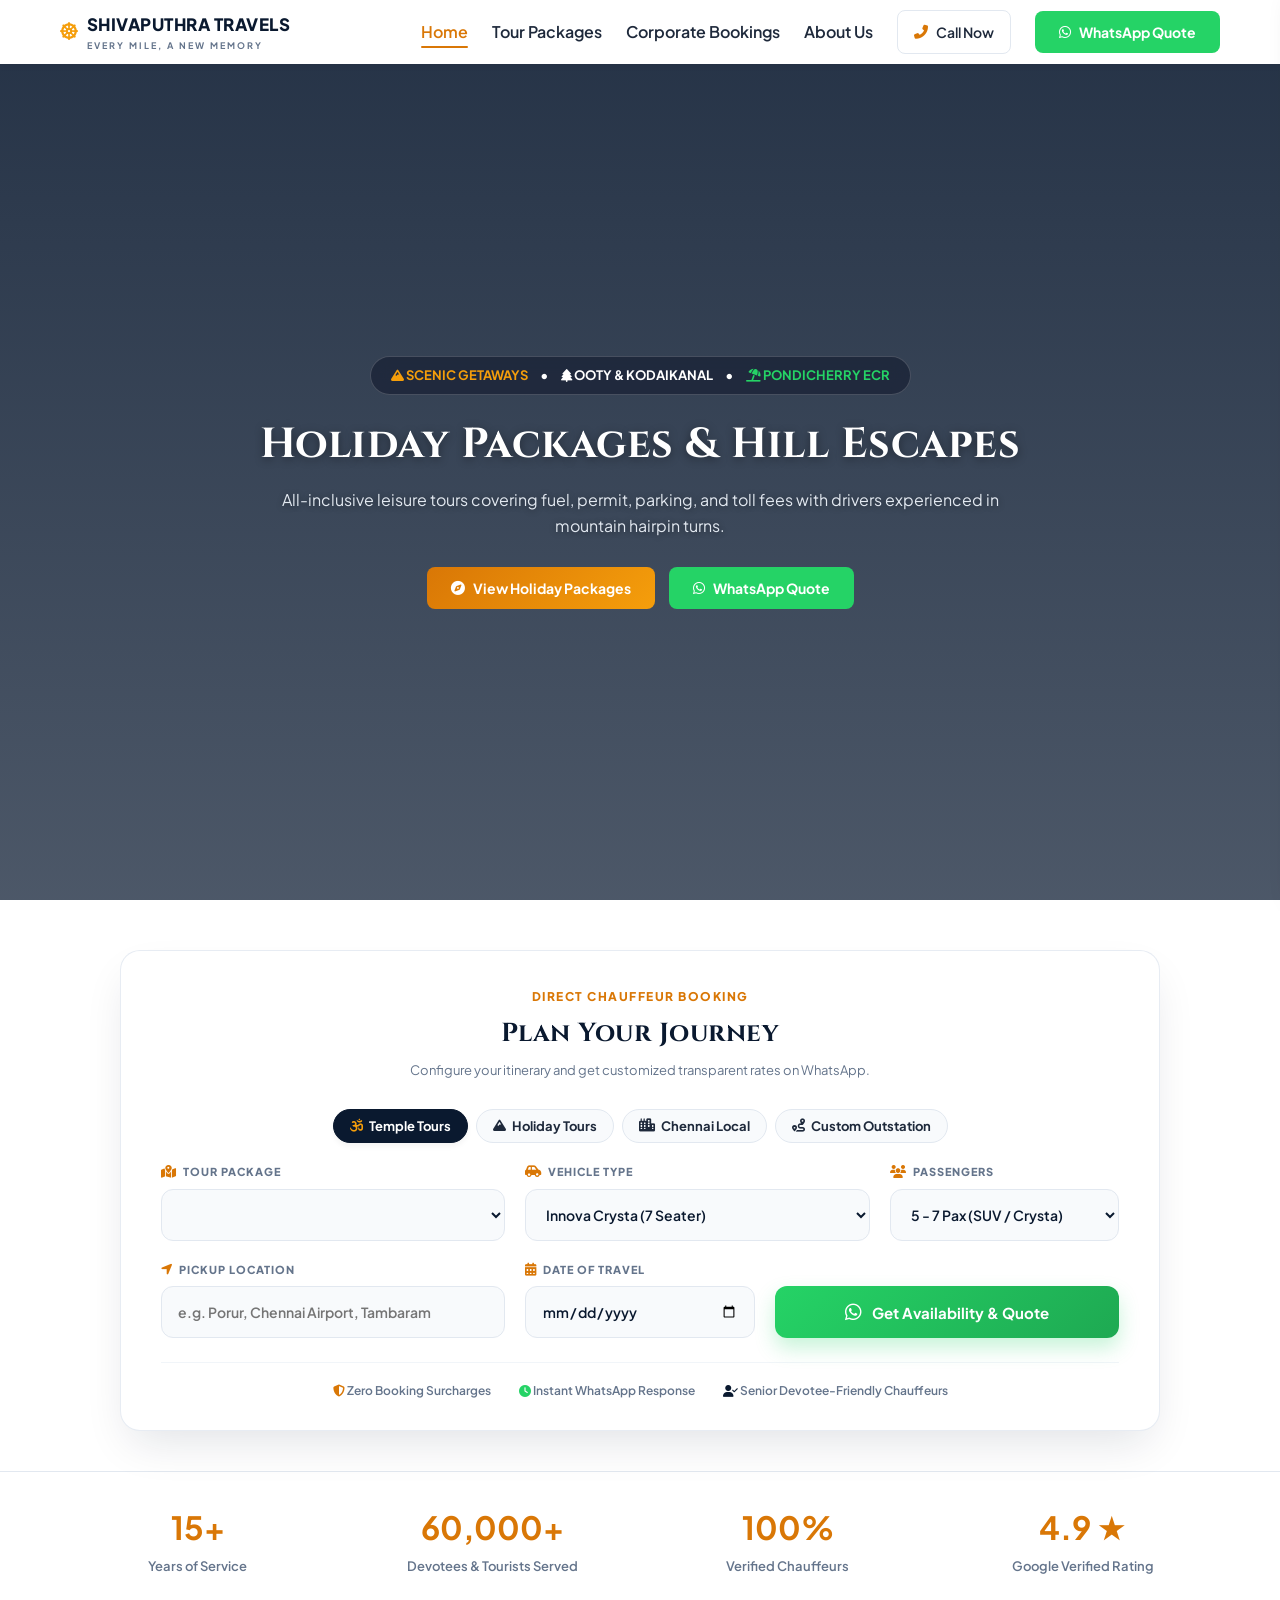
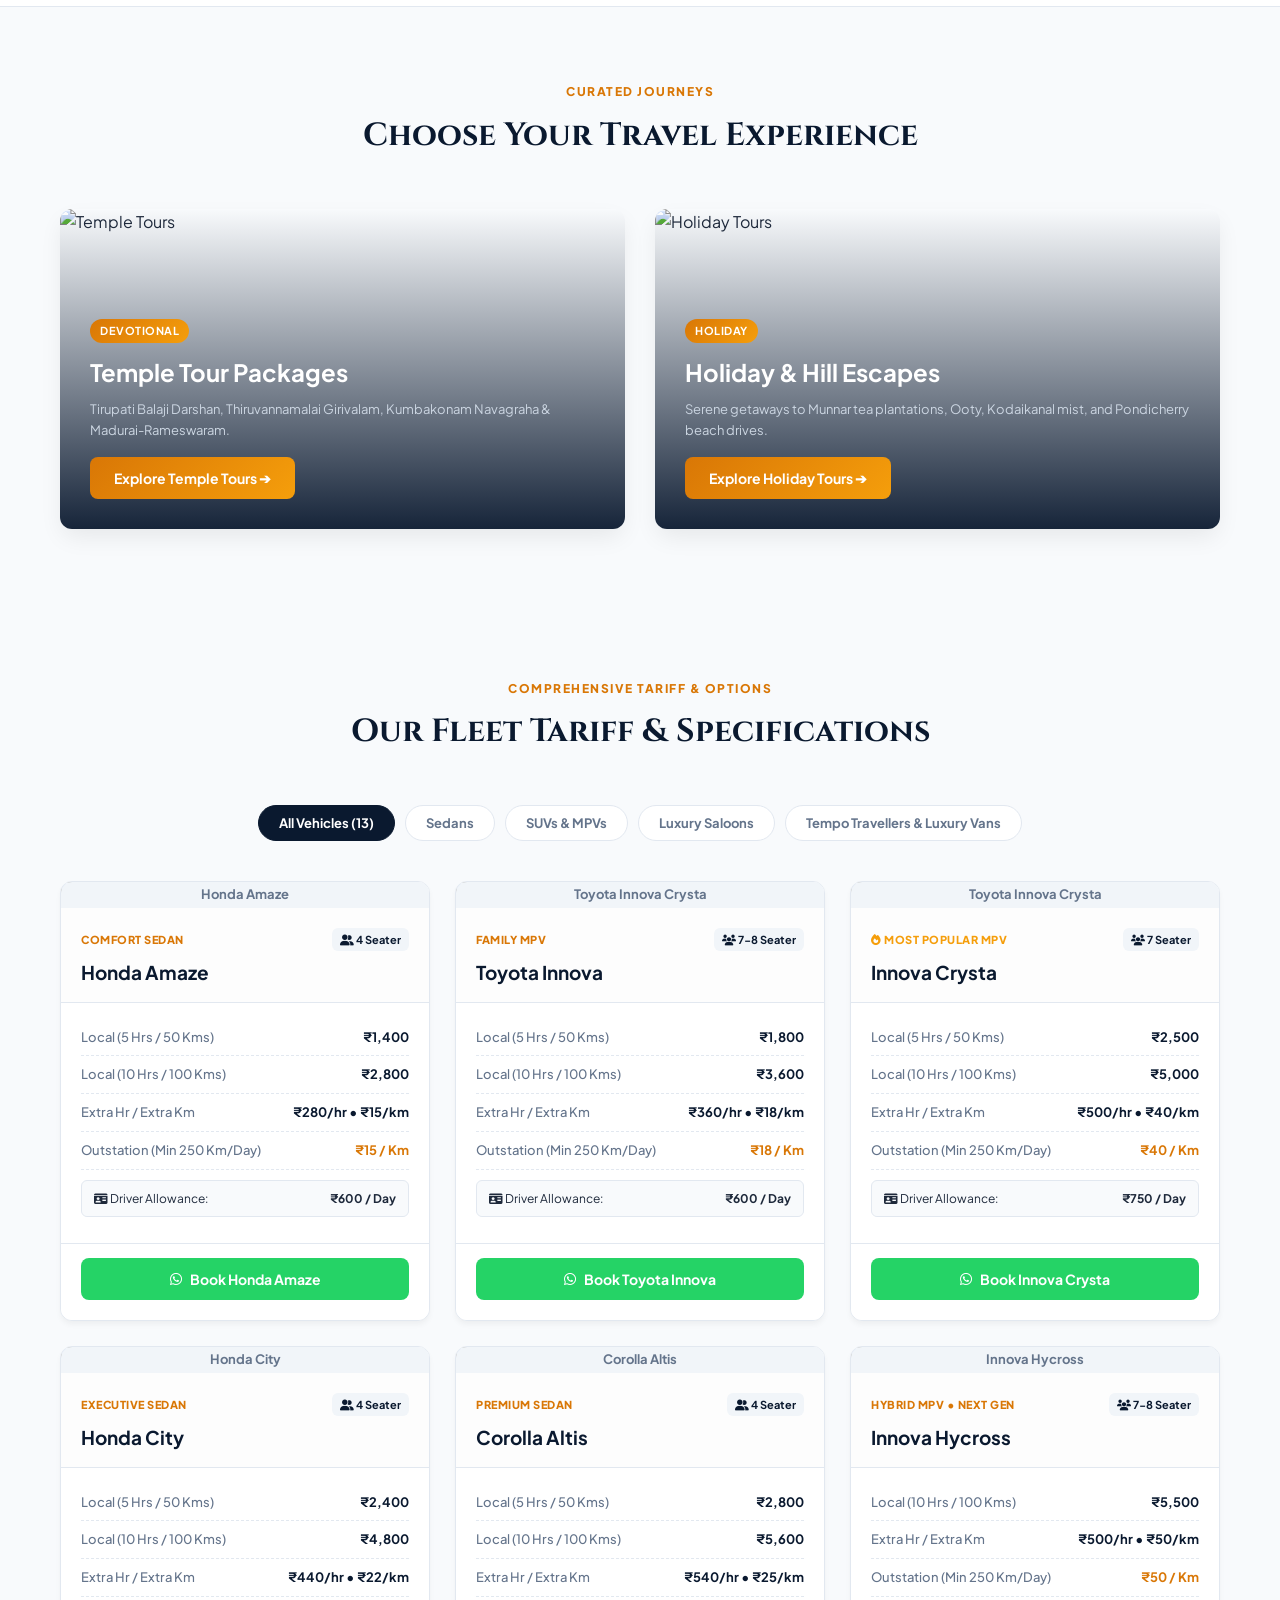
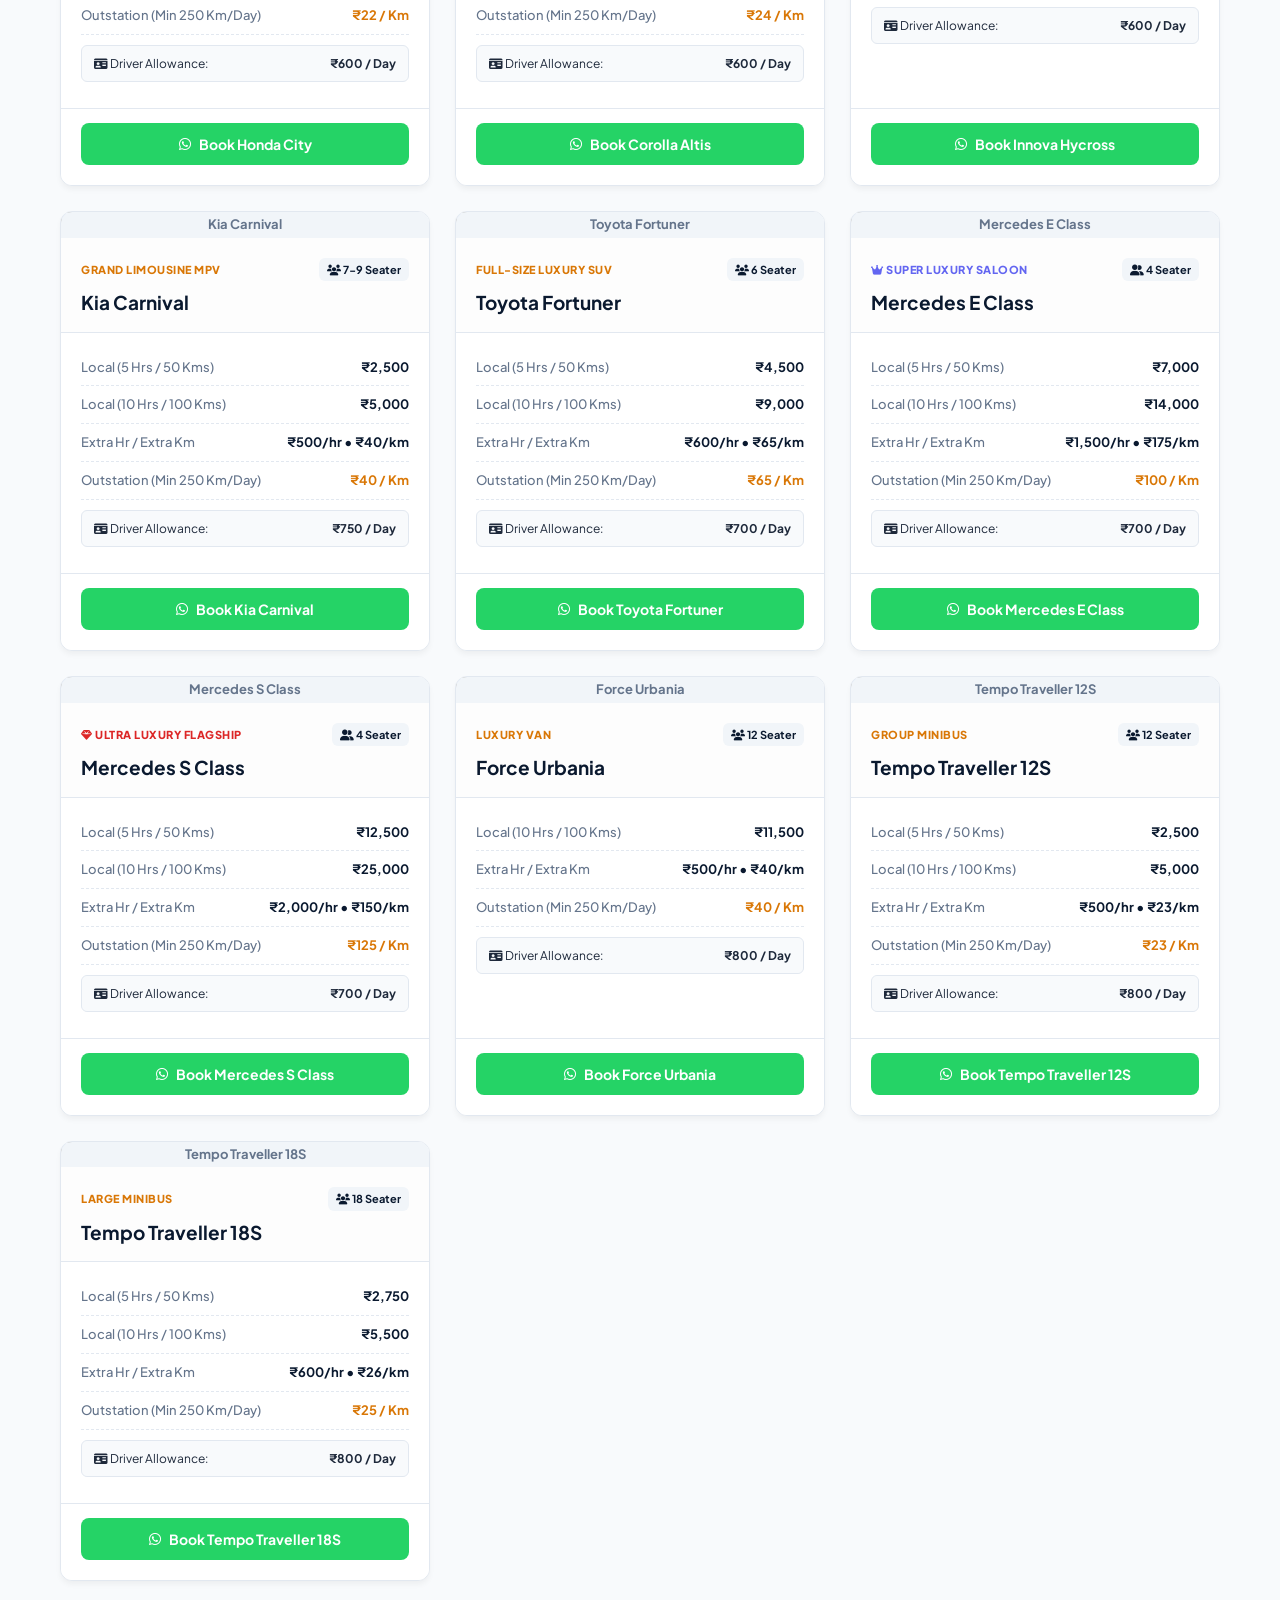
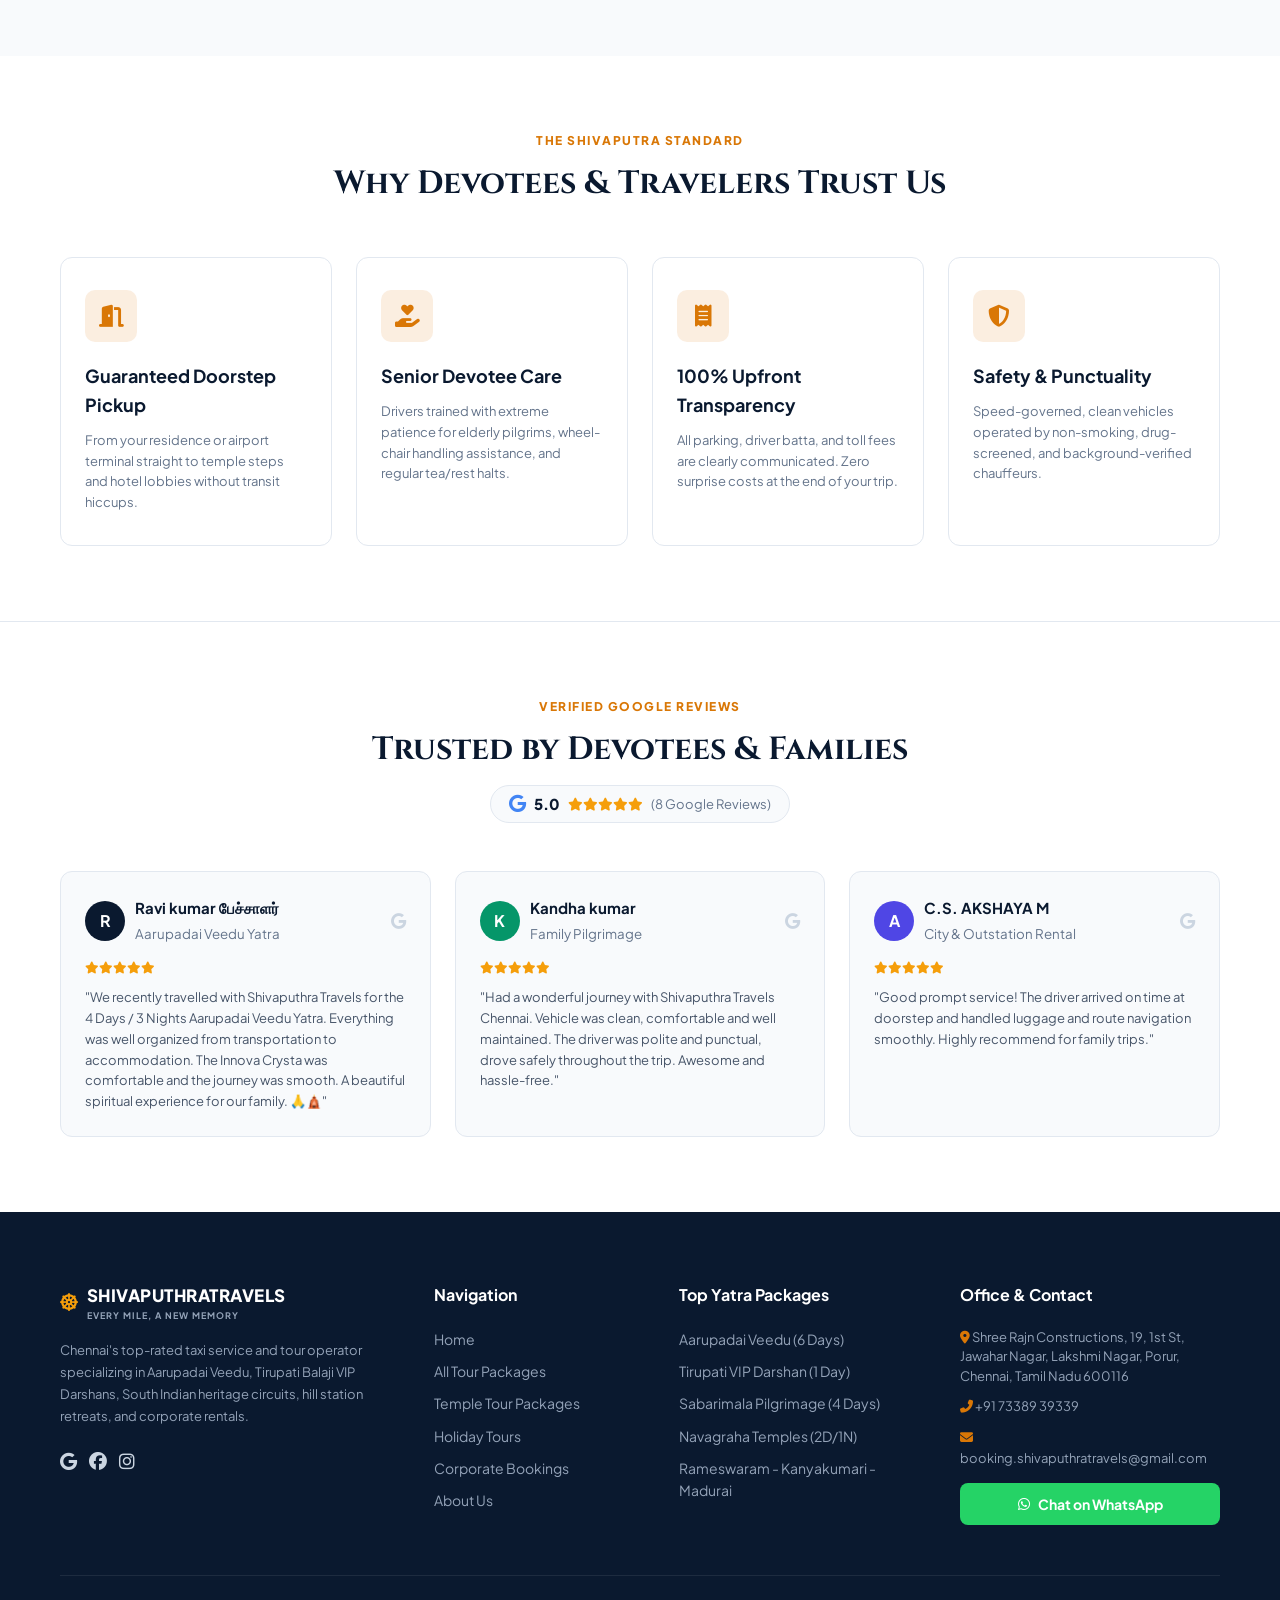
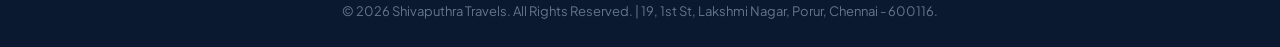
==== commit b785ae8a: "Update Desktop and Mobile Hero CSS rules for balanced spacing" ====
--- a/Shivaputra.html
+++ b/Shivaputra.html
@@ -182,14 +182,12 @@
     background: var(--bg-light);
   }
 
-  /* Controlled Full-Viewport Desktop Hero (Header + Hero = Exact 100vh) */
+  /* Controlled Desktop Hero with Balanced Spacing */
   .hero-slider-wrapper {
     position: relative;
     width: 100%;
-    /* 64px is standard desktop header height; this fills 100% of the screen seamlessly */
     height: calc(100vh - 64px);
-    min-height: calc(100vh - 64px);
-    max-height: calc(100vh - 64px);
+    min-height: 520px;
     display: flex;
     align-items: center;
     justify-content: center;
@@ -221,8 +219,9 @@
     position: relative;
     z-index: 3;
     text-align: center;
-    max-width: 900px;
-    padding: 0 20px;
+    width: 100%;
+    max-width: 1050px;           /* Expanded from 760px so text doesn't wrap unnecessarily */
+    padding: 0 24px;
     margin: 0 auto;
   }
 
@@ -230,15 +229,39 @@
     display: inline-flex;
     align-items: center;
     gap: 12px;
-    background: rgba(255, 255, 255, 0.12);
+    padding: 8px 20px;
+    border-radius: 30px;
+    background: rgba(15, 23, 42, 0.55);
     backdrop-filter: blur(8px);
-    padding: 6px 18px;
-    border-radius: 30px;
-    border: 1px solid rgba(255, 255, 255, 0.2);
-    margin-bottom: 20px;
+    border: 1px solid rgba(255, 255, 255, 0.18);
     font-size: 13px;
     font-weight: 700;
+    margin-bottom: 24px;         /* Gives breathing room below the pill */
+  }
+
+  .hero-inner-content h1 {
+    font-size: 46px;             /* Confident, well-scaled desktop header */
+    line-height: 1.2;
     letter-spacing: 0.5px;
+    margin-bottom: 20px;         /* Relaxed space between title and description */
+    color: #ffffff;
+    text-shadow: 0 2px 10px rgba(0, 0, 0, 0.4);
+  }
+
+  .hero-inner-content p {
+    font-size: 17px;
+    line-height: 1.65;
+    color: #f1f5f9;
+    max-width: 820px;
+    margin: 0 auto 34px;         /* Good gap before the CTA buttons */
+    text-shadow: 0 1px 6px rgba(0, 0, 0, 0.4);
+  }
+
+  .hero-btn-group {
+    display: flex;
+    align-items: center;
+    justify-content: center;
+    gap: 16px;
   }
 
   /* Clean Standalone Booking Section */
@@ -871,47 +894,65 @@
     display: block;
   }
 
-  /* 1. Full-Screen Cinematic Hero on Mobile */
+  /* Dynamic mobile height with vertical distribution */
   .hero-slider-wrapper {
-    min-height: calc(100svh - 58px) !important; /* Fills the exact mobile screen height */
     height: calc(100svh - 58px) !important;
+    min-height: calc(100svh - 58px) !important;
+    max-height: calc(100svh - 58px) !important;
     display: flex !important;
+    flex-direction: column !important;
+    justify-content: space-around !important; /* Naturally spreads top, middle, and bottom content */
+    align-items: center !important;
+    padding: 30px 18px 24px !important;
+  }
+
+  .hero-inner-content {
+    max-width: 100% !important;
+    padding: 0 !important;
+    display: flex !important;
+    flex-direction: column !important;
     align-items: center !important;
     justify-content: center !important;
-  }
-
-  .hero-inner-content {
-    padding: 20px 16px !important;
-    max-width: 100% !important;
+    gap: 14px !important;       /* Consistent vertical rhythm without tight clumps */
   }
 
   .trust-tag-strip {
-    font-size: 11px !important;
-    padding: 6px 14px !important;
-    gap: 8px !important;
-    margin-bottom: 16px !important;
+    font-size: 10.5px !important;
+    padding: 6px 12px !important;
+    gap: 6px !important;
+    margin-bottom: 8px !important;
+    width: auto !important;
   }
 
   .hero-inner-content h1 {
-    font-size: 42px;
-    line-height: 1.25;
-    margin-bottom: 14px;
-    color: #ffffff;
+    font-size: 26px !important;
+    line-height: 1.3 !important;
+    letter-spacing: 0.2px !important;
+    margin-bottom: 6px !important;
+    padding: 0 4px !important;
   }
 
   .hero-inner-content p {
-    font-size: 16px;
-    line-height: 1.6;
-    color: #e2e8f0;
-    max-width: 760px;
-    margin: 0 auto 26px;
+    font-size: 13.5px !important;
+    line-height: 1.55 !important;
+    color: #e2e8f0 !important;
+    max-width: 95% !important;
+    margin: 0 0 14px !important;
+  }
+
+  .hero-btn-group {
+    display: flex !important;
+    flex-direction: column !important;
+    width: 100% !important;
+    max-width: 320px !important;
+    gap: 10px !important;
   }
 
   .hero-inner-content .btn {
-    width: 100% !important; /* Full-width mobile buttons for easy thumb taps */
-    max-width: 320px !important;
-    padding: 12px 16px !important;
+    width: 100% !important;
+    padding: 13px 18px !important;
     font-size: 14px !important;
+    justify-content: center !important;
   }
 
   /* 2. Standalone Booking Section Directly Below (100% visible on first scroll) */
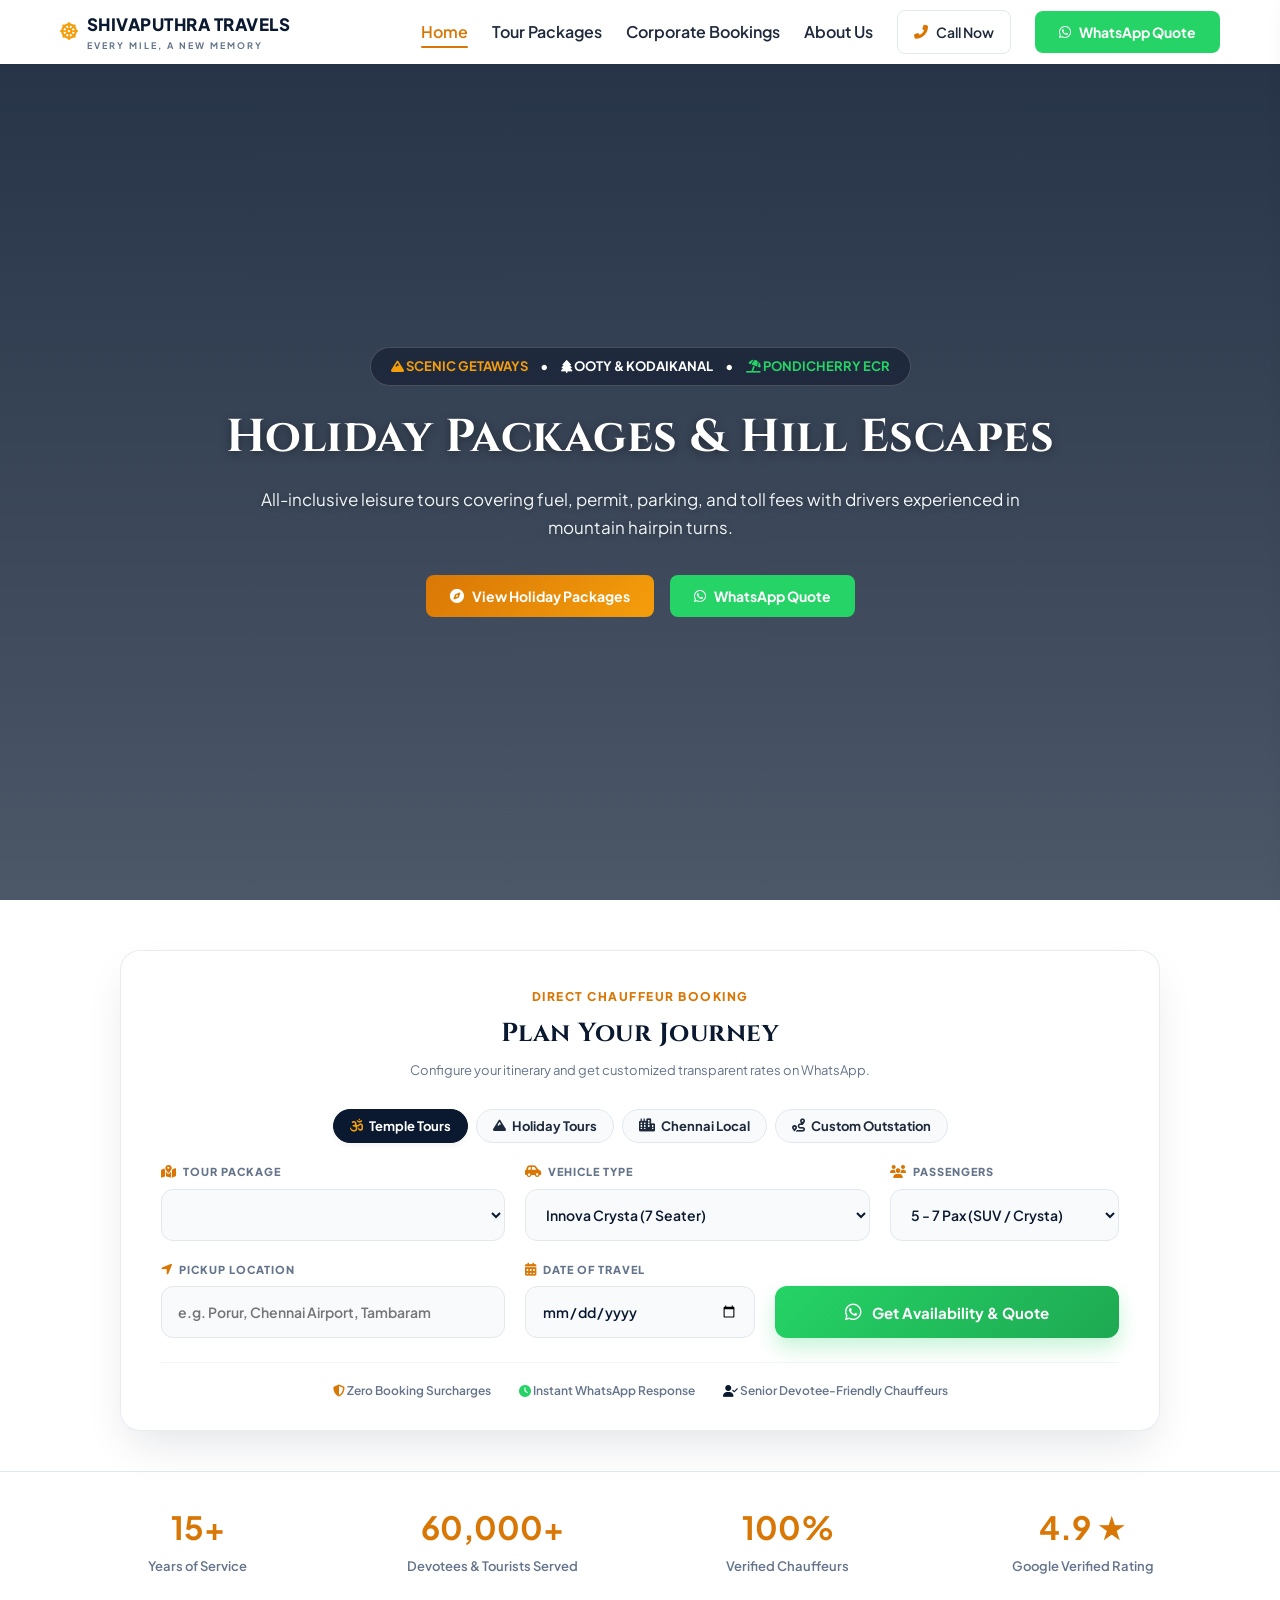
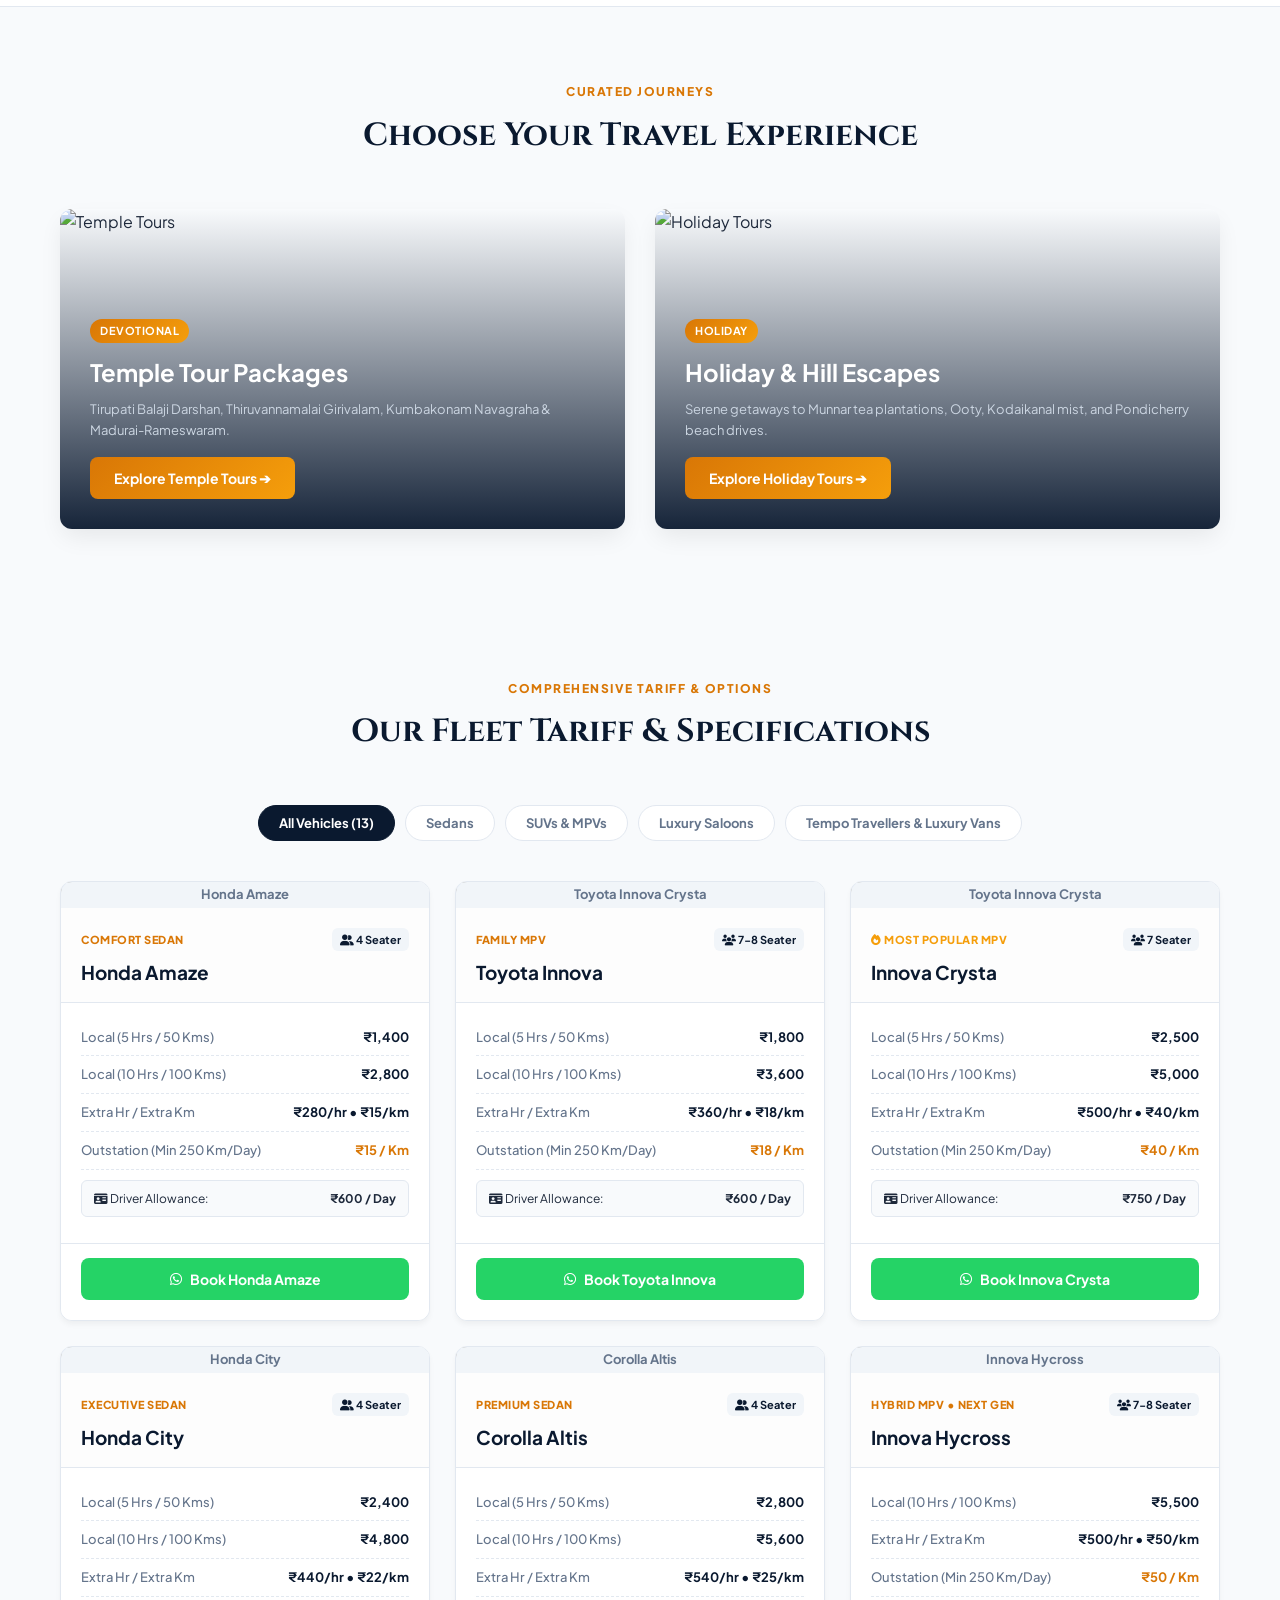
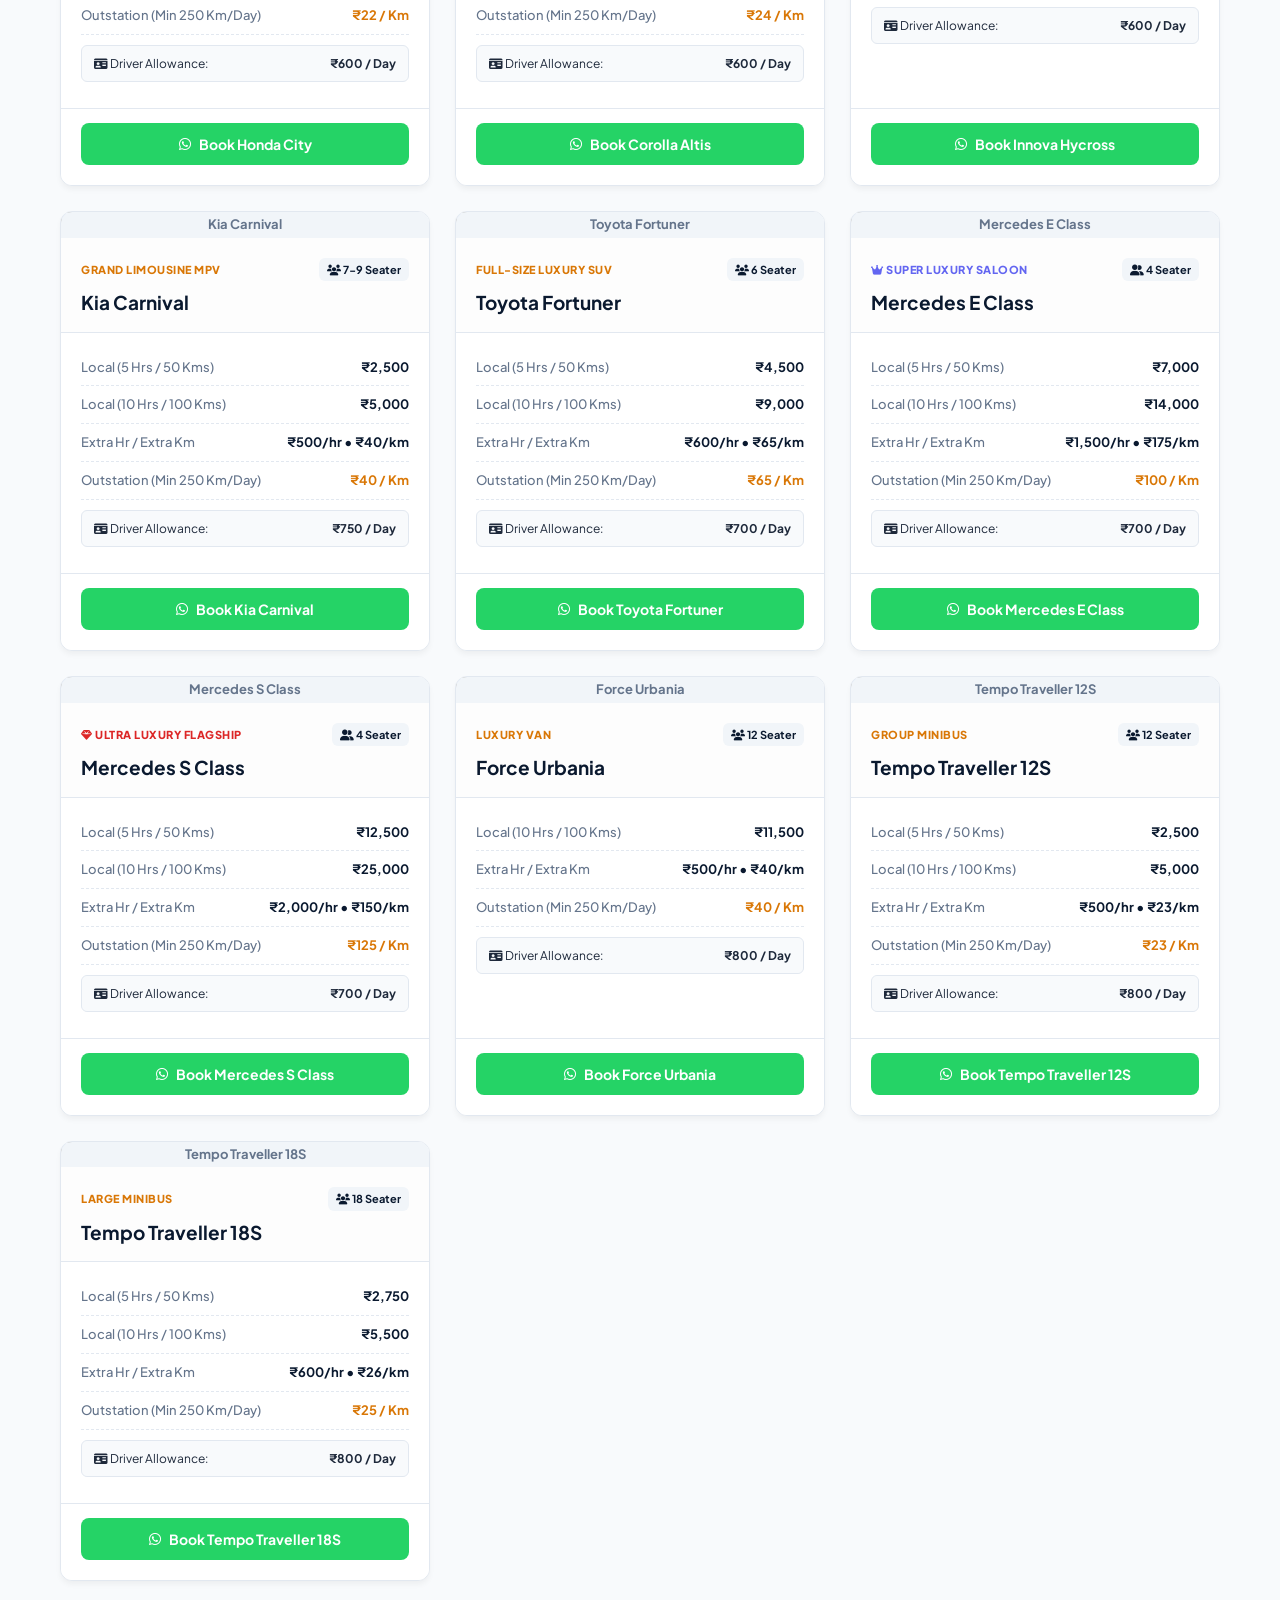
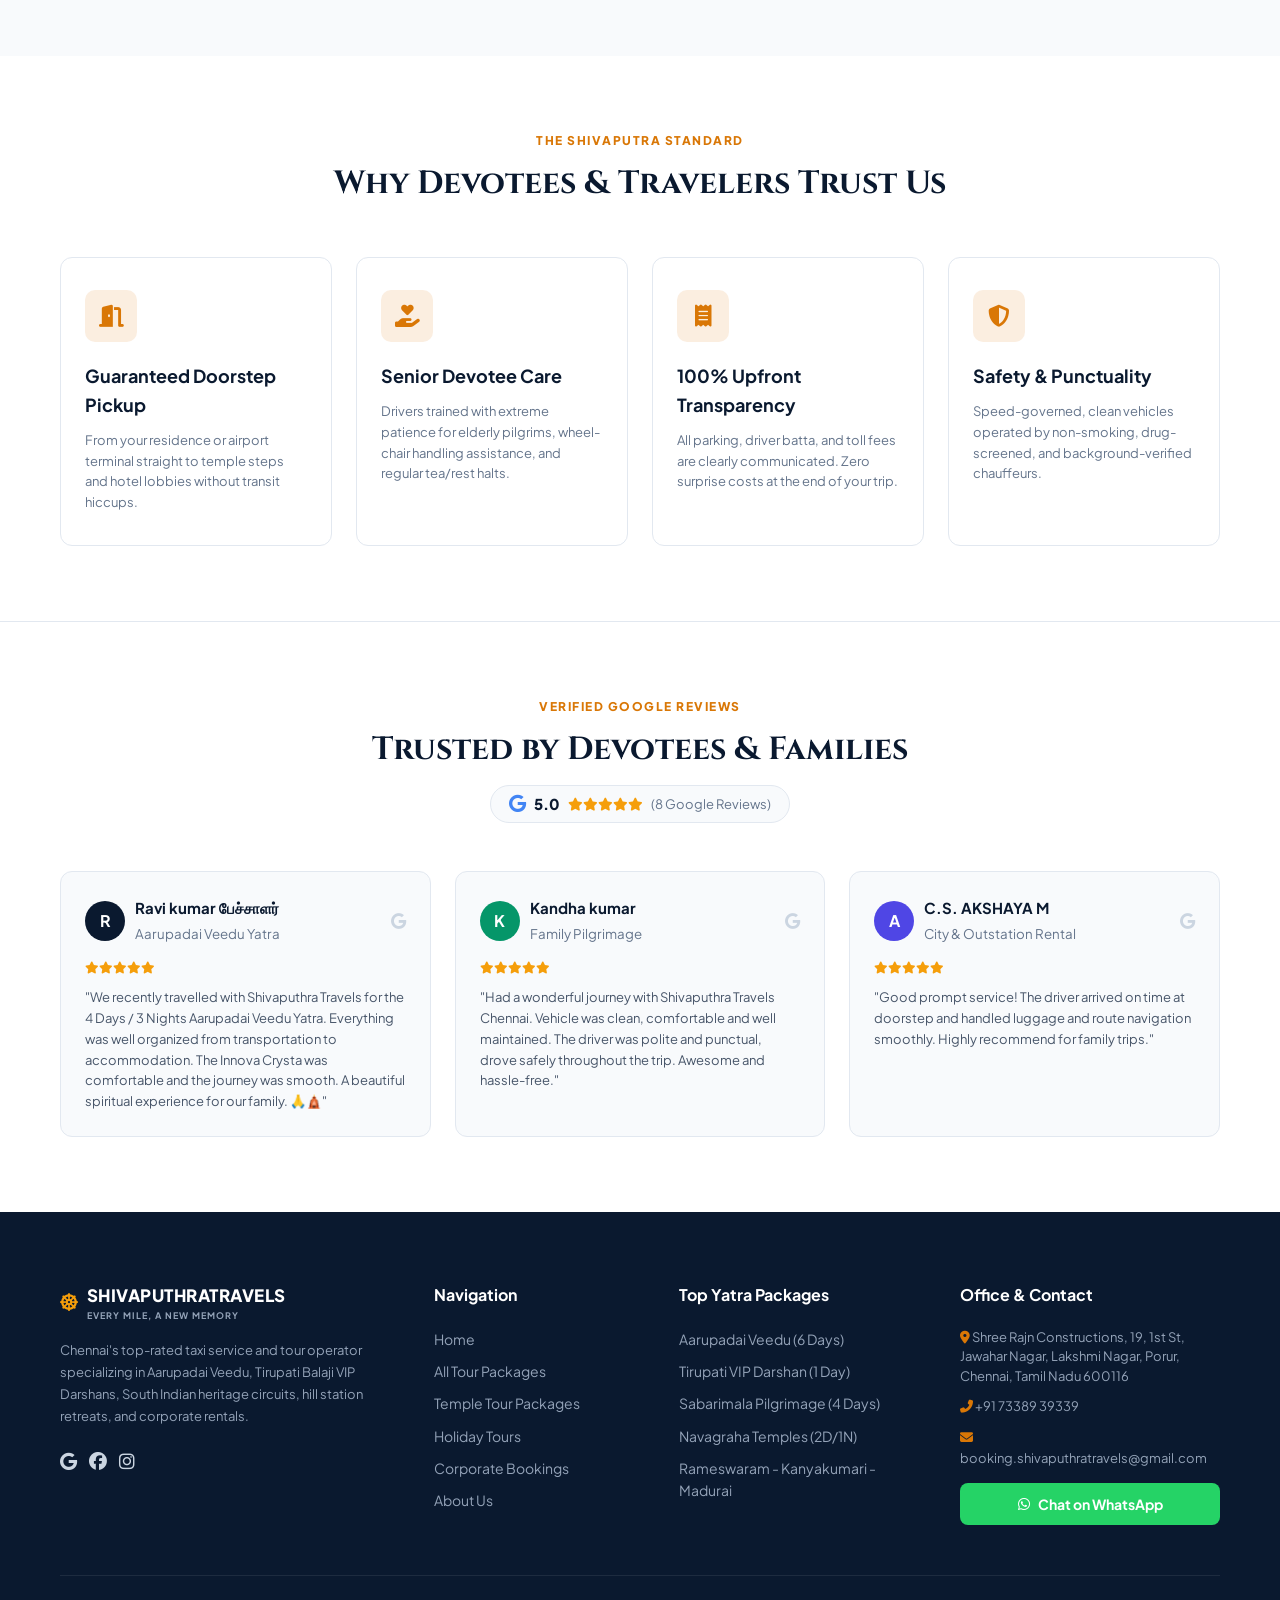
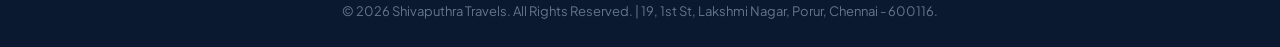
==== commit 4c341127: "Fix congested mobile hero layout with spacious vertical rhythm and clean class structure" ====
--- a/Shivaputra.html
+++ b/Shivaputra.html
@@ -894,50 +894,59 @@
     display: block;
   }
 
-  /* Dynamic mobile height with vertical distribution */
+  /* Dynamic mobile hero layout with spacious vertical rhythm */
   .hero-slider-wrapper {
     height: calc(100svh - 58px) !important;
-    min-height: calc(100svh - 58px) !important;
-    max-height: calc(100svh - 58px) !important;
+    min-height: 520px !important;
     display: flex !important;
-    flex-direction: column !important;
-    justify-content: space-around !important; /* Naturally spreads top, middle, and bottom content */
     align-items: center !important;
-    padding: 30px 18px 24px !important;
+    justify-content: center !important;
+    padding: 24px 16px !important;
   }
 
   .hero-inner-content {
+    width: 100% !important;
     max-width: 100% !important;
     padding: 0 !important;
+  }
+
+  .hero-text-block.active-text {
     display: flex !important;
     flex-direction: column !important;
     align-items: center !important;
     justify-content: center !important;
-    gap: 14px !important;       /* Consistent vertical rhythm without tight clumps */
+    text-align: center !important;
+    width: 100% !important;
   }
 
   .trust-tag-strip {
-    font-size: 10.5px !important;
-    padding: 6px 12px !important;
-    gap: 6px !important;
-    margin-bottom: 8px !important;
+    font-size: 11px !important;
+    padding: 7px 14px !important;
+    gap: 8px !important;
+    margin-bottom: 18px !important;
     width: auto !important;
+    max-width: 100% !important;
+    white-space: normal !important;
+    text-align: center !important;
+    justify-content: center !important;
+    display: inline-flex !important;
   }
 
   .hero-inner-content h1 {
     font-size: 26px !important;
-    line-height: 1.3 !important;
-    letter-spacing: 0.2px !important;
-    margin-bottom: 6px !important;
+    line-height: 1.35 !important;
+    letter-spacing: 0.3px !important;
+    margin-bottom: 14px !important;
     padding: 0 4px !important;
+    color: #ffffff !important;
   }
 
   .hero-inner-content p {
-    font-size: 13.5px !important;
-    line-height: 1.55 !important;
+    font-size: 14px !important;
+    line-height: 1.6 !important;
     color: #e2e8f0 !important;
-    max-width: 95% !important;
-    margin: 0 0 14px !important;
+    max-width: 90% !important;
+    margin: 0 auto 26px !important;
   }
 
   .hero-btn-group {
@@ -945,14 +954,17 @@
     flex-direction: column !important;
     width: 100% !important;
     max-width: 320px !important;
-    gap: 10px !important;
-  }
-
+    margin: 0 auto !important;
+    gap: 12px !important;
+  }
+
+  .hero-btn-group .btn,
   .hero-inner-content .btn {
     width: 100% !important;
     padding: 13px 18px !important;
     font-size: 14px !important;
     justify-content: center !important;
+    border-radius: 10px !important;
   }
 
   /* 2. Standalone Booking Section Directly Below (100% visible on first scroll) */
@@ -1114,60 +1126,7 @@
   color: var(--accent);
 }
 
-/* ================================================= */
-/* PROPORTIONAL MOBILE HERO (BALANCED, NOT CONGESTED)*/
-/* ================================================= */
-@media (max-width: 768px) {
-  .mobile-menu-btn {
-    display: block;
-  }
-
-  /* Spacious, well-proportioned Hero */
-  /* Mobile stays full screen, desktop stays 480px */
-  @media (max-width: 768px) {
-    .hero-slider-wrapper {
-      height: calc(100svh - 58px) !important;
-      min-height: calc(100svh - 58px) !important;
-      max-height: calc(100svh - 58px) !important;
-    }
-  }
-  .hero-inner-content {
-    padding: 38px 18px 40px !important;
-  }
-  .trust-tag-strip {
-    font-size: 11px !important;
-    padding: 5px 14px !important;
-    gap: 8px !important;
-    margin-bottom: 14px !important;
-  }
-  .hero-inner-content h1 {
-    font-size: 24px !important;
-    line-height: 1.35 !important;
-    margin-bottom: 12px !important;
-  }
-  .hero-inner-content p {
-    font-size: 13px !important;
-    line-height: 1.55 !important;
-    margin-bottom: 20px !important;
-    display: block !important; /* Removes harsh line truncation */
-  }
-  .hero-inner-content .btn {
-    padding: 11px 18px !important;
-    font-size: 13px !important;
-  }
-
-  /* Booking engine breathing room */
-  .booking-section {
-    padding: 30px 14px 40px !important;
-  }
-  .booking-card {
-    padding: 24px 18px !important;
-  }
-
-  body {
-    padding-bottom: 80px !important;
-  }
-}
+
 
 /* Plan Your Journey Category Selector Pills */
 .booking-category-pills {
@@ -1315,13 +1274,13 @@
             <span>•</span>
             <span style="color: var(--whatsapp);"><i class="fas fa-pray"></i> AARUPADAI VEEDU</span>
           </div>
-          <h1 class="brand-font" style="font-size: 42px; line-height: 1.25; margin-bottom: 16px; color: #ffffff;">
+          <h1 class="brand-font">
             Temple Tour Packages
           </h1>
-          <p style="font-size: 16px; color: #e2e8f0; max-width: 760px; margin: 0 auto 28px; line-height: 1.6;">
+          <p>
             Peaceful family pilgrimages to Tirupati, Navagraha, Thiruvannamalai, and Sabarimala with senior-citizen assistance and experienced chauffeurs.
           </p>
-          <div style="display: flex; gap: 14px; justify-content: center; flex-wrap: wrap;">
+          <div class="hero-btn-group">
             <button class="btn btn-accent" onclick="switchTourTab('temple')">
               <i class="fas fa-gopuram"></i> View Temple Packages
             </button>
@@ -1339,13 +1298,13 @@
             <span>•</span>
             <span style="color: var(--whatsapp);"><i class="fas fa-umbrella-beach"></i> PONDICHERRY ECR</span>
           </div>
-          <h1 class="brand-font" style="font-size: 42px; line-height: 1.25; margin-bottom: 16px; color: #ffffff;">
+          <h1 class="brand-font">
             Holiday Packages & Hill Escapes
           </h1>
-          <p style="font-size: 16px; color: #e2e8f0; max-width: 760px; margin: 0 auto 28px; line-height: 1.6;">
+          <p>
             All-inclusive leisure tours covering fuel, permit, parking, and toll fees with drivers experienced in mountain hairpin turns.
           </p>
-          <div style="display: flex; gap: 14px; justify-content: center; flex-wrap: wrap;">
+          <div class="hero-btn-group">
             <button class="btn btn-accent" onclick="switchTourTab('holiday')">
               <i class="fas fa-compass"></i> View Holiday Packages
             </button>
@@ -1363,13 +1322,13 @@
             <span>•</span>
             <span style="color: var(--whatsapp);"><i class="fas fa-receipt"></i> 100% GST COMPLIANT</span>
           </div>
-          <h1 class="brand-font" style="font-size: 42px; line-height: 1.25; margin-bottom: 16px; color: #ffffff;">
+          <h1 class="brand-font">
             Corporate Fleet & Executive Bookings
           </h1>
-          <p style="font-size: 16px; color: #e2e8f0; max-width: 760px; margin: 0 auto 28px; line-height: 1.6;">
+          <p>
             Premium chauffeured sedans, Innova Hycross, and luxury vans for VIP airport transfers, delegate visits, and centralized monthly billing.
           </p>
-          <div style="display: flex; gap: 14px; justify-content: center; flex-wrap: wrap;">
+          <div class="hero-btn-group">
             <button class="btn btn-accent" onclick="showPage('corporate')">
               <i class="fas fa-building"></i> Corporate Rate Deck
             </button>
@@ -1387,13 +1346,13 @@
             <span>•</span>
             <span style="color: var(--whatsapp);"><i class="fas fa-home"></i> DOORSTEP PICKUP</span>
           </div>
-          <h1 class="brand-font" style="font-size: 42px; line-height: 1.25; margin-bottom: 16px; color: #ffffff;">
+          <h1 class="brand-font">
             Local Chennai City Rental
           </h1>
-          <p style="font-size: 16px; color: #e2e8f0; max-width: 760px; margin: 0 auto 28px; line-height: 1.6;">
+          <p>
             Hourly vehicle packages across Chennai for family functions, airport pickups, shopping, business meetings, and local sightseeing.
           </p>
-          <div style="display: flex; gap: 14px; justify-content: center; flex-wrap: wrap;">
+          <div class="hero-btn-group">
             <a href="#fleet-section" class="btn btn-accent">
               <i class="fas fa-car"></i> View City Fleet Tariff
             </a>
